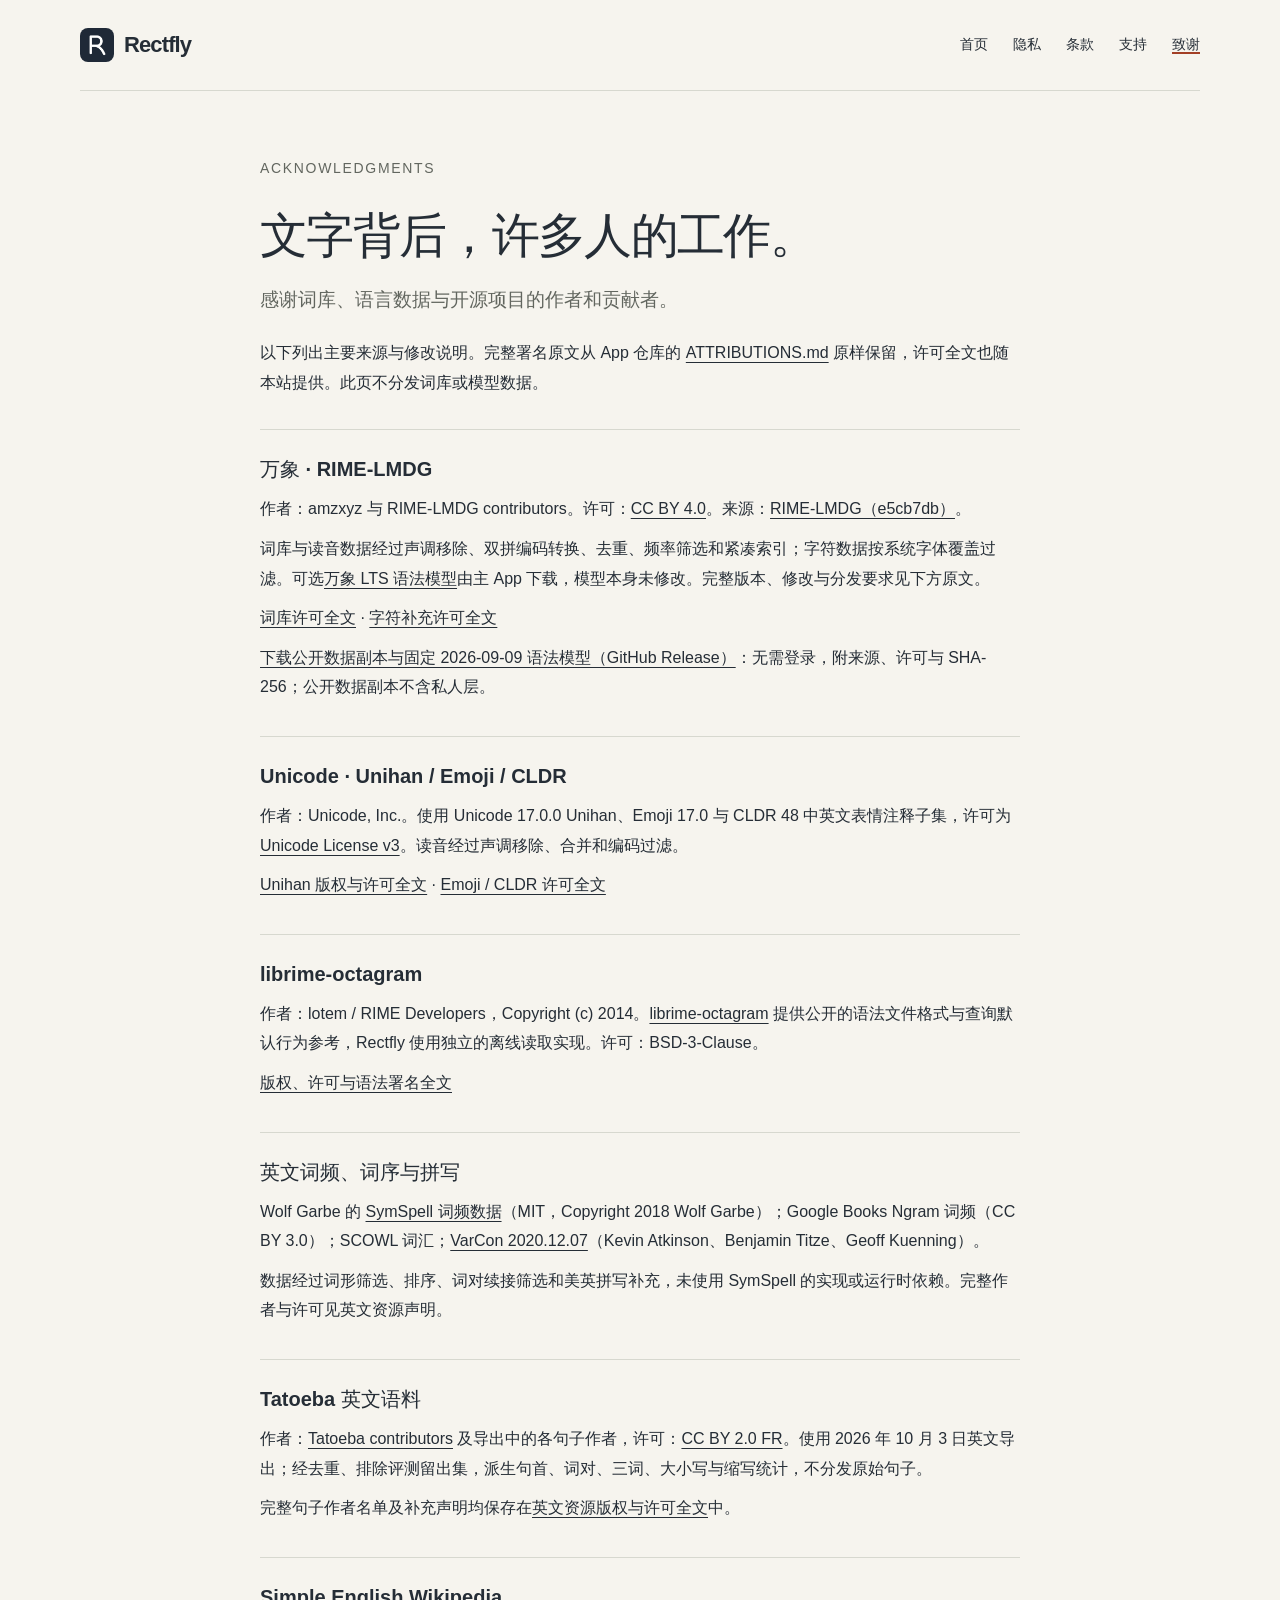
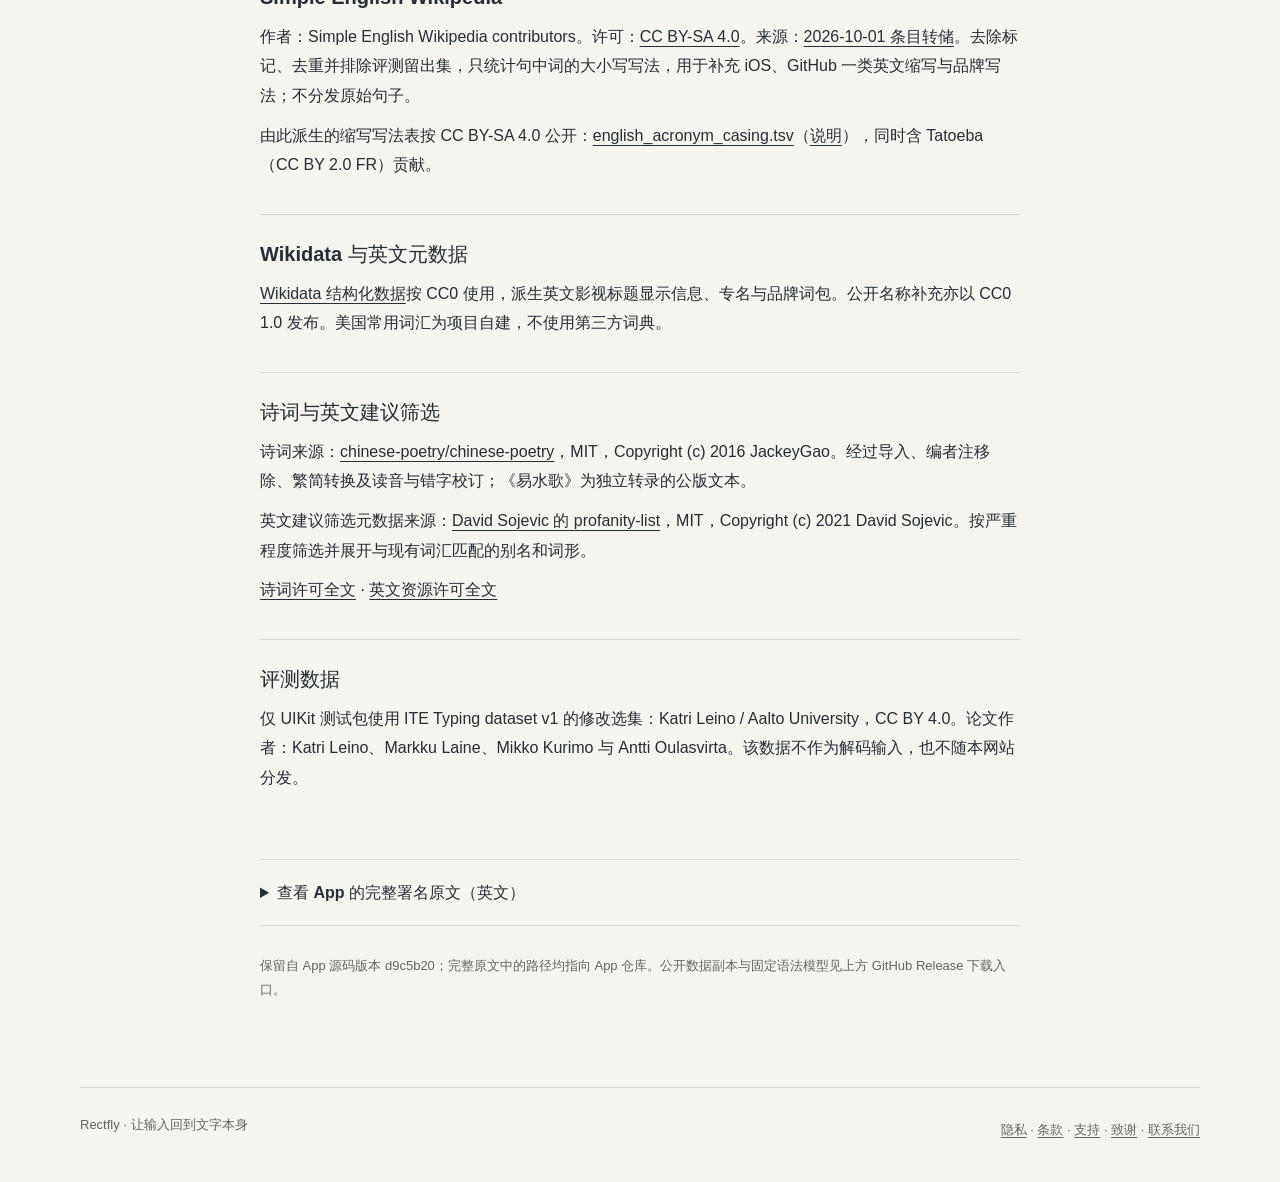
==== attributions.html @ b5b58d81 "Add terms of use: free of charge, not open source, as is" ====
<!doctype html>
<html lang="zh-CN">
<head>
  <meta charset="utf-8">
  <meta name="viewport" content="width=device-width, initial-scale=1">
  <meta name="color-scheme" content="light dark">
  <meta name="description" content="Rectfly 使用的万象、Unicode、英文语言资源与诗词数据的来源、作者、许可和修改说明。">
  <meta name="referrer" content="no-referrer">
  <title>致谢与许可 — Rectfly</title>
  <link rel="icon" type="image/png" href="assets/app-icon.png">
  <link rel="stylesheet" href="styles.css">
</head>
<body>
  <a class="skip" href="#main">跳到正文</a>
  <div class="wrap">
    <header class="site-header">
      <a class="brand" href="index.html" aria-label="Rectfly 首页"><img src="assets/app-icon.png" width="34" height="34" alt="">Rectfly</a>
      <nav aria-label="主导航"><a href="index.html">首页</a><a href="privacy.html">隐私</a><a href="terms.html">条款</a><a href="support.html">支持</a><a href="attributions.html" aria-current="page">致谢</a></nav>
    </header>
    <main id="main" tabindex="-1" class="document">
      <p class="eyebrow">ACKNOWLEDGMENTS</p>
      <h1>文字背后，许多人的工作。</h1>
      <p class="lead">感谢词库、语言数据与开源项目的作者和贡献者。</p>
      <p>以下列出主要来源与修改说明。完整署名原文从 App 仓库的 <a href="ATTRIBUTIONS.md">ATTRIBUTIONS.md</a> 原样保留，许可全文也随本站提供。此页不分发词库或模型数据。</p>
      <div class="credits-list">
        <article><h2>万象 · RIME-LMDG</h2><p>作者：amzxyz 与 RIME-LMDG contributors。许可：<a href="https://creativecommons.org/licenses/by/4.0/">CC BY 4.0</a>。来源：<a href="https://github.com/amzxyz/RIME-LMDG/tree/e5cb7db">RIME-LMDG（e5cb7db）</a>。</p><p>词库与读音数据经过声调移除、双拼编码转换、去重、频率筛选和紧凑索引；字符数据按系统字体覆盖过滤。可选<a href="https://github.com/amzxyz/rime-wanxiang-data/releases/tag/LTS">万象 LTS 语法模型</a>由主 App 下载，模型本身未修改。完整版本、修改与分发要求见下方原文。</p><p><a href="assets/licenses/Wanxiang-LICENSE.txt">词库许可全文</a> · <a href="assets/licenses/Character-Wanxiang-LICENSE.txt">字符补充许可全文</a></p><p><a href="https://github.com/ann61c/rectfly-site/releases/tag/data-wanxiang-20260909">下载公开数据副本与固定 2026-09-09 语法模型（GitHub Release）</a>：无需登录，附来源、许可与 SHA-256；公开数据副本不含私人层。</p></article>
        <article><h2>Unicode · Unihan / Emoji / CLDR</h2><p>作者：Unicode, Inc.。使用 Unicode 17.0.0 Unihan、Emoji 17.0 与 CLDR 48 中英文表情注释子集，许可为 <a href="https://www.unicode.org/license.txt">Unicode License v3</a>。读音经过声调移除、合并和编码过滤。</p><p><a href="assets/licenses/Unicode-LICENSE.txt">Unihan 版权与许可全文</a> · <a href="assets/licenses/Emoji-LICENSE.txt">Emoji / CLDR 许可全文</a></p></article>
        <article><h2>librime-octagram</h2><p>作者：lotem / RIME Developers，Copyright (c) 2014。<a href="https://github.com/lotem/librime-octagram">librime-octagram</a> 提供公开的语法文件格式与查询默认行为参考，Rectfly 使用独立的离线读取实现。许可：BSD-3-Clause。</p><p><a href="assets/licenses/Octagram-LICENSE.txt">版权、许可与语法署名全文</a></p></article>
        <article><h2>英文词频、词序与拼写</h2><p>Wolf Garbe 的 <a href="https://github.com/wolfgarbe/SymSpell/tree/c239062ae02961df18ab7da1671d01b4388204e0">SymSpell 词频数据</a>（MIT，Copyright 2018 Wolf Garbe）；Google Books Ngram 词频（CC BY 3.0）；SCOWL 词汇；<a href="https://wordlist.aspell.net/varcon-readme/">VarCon 2020.12.07</a>（Kevin Atkinson、Benjamin Titze、Geoff Kuenning）。</p><p>数据经过词形筛选、排序、词对续接筛选和美英拼写补充，未使用 SymSpell 的实现或运行时依赖。完整作者与许可见英文资源声明。</p></article>
        <article><h2>Tatoeba 英文语料</h2><p>作者：<a href="https://tatoeba.org/en/downloads">Tatoeba contributors</a> 及导出中的各句子作者，许可：<a href="https://creativecommons.org/licenses/by/2.0/fr/">CC BY 2.0 FR</a>。使用 2026 年 10 月 3 日英文导出；经去重、排除评测留出集，派生句首、词对、三词、大小写与缩写统计，不分发原始句子。</p><p>完整句子作者名单及补充声明均保存在<a href="assets/licenses/English-LICENSE.txt">英文资源版权与许可全文</a>中。</p></article>
        <article><h2>Simple English Wikipedia</h2><p>作者：Simple English Wikipedia contributors。许可：<a href="https://creativecommons.org/licenses/by-sa/4.0/">CC BY-SA 4.0</a>。来源：<a href="https://dumps.wikimedia.org/simplewiki/20261001/">2026-10-01 条目转储</a>。去除标记、去重并排除评测留出集，只统计句中词的大小写写法，用于补充 iOS、GitHub 一类英文缩写与品牌写法；不分发原始句子。</p><p>由此派生的缩写写法表按 CC BY-SA 4.0 公开：<a href="assets/data/english_acronym_casing.tsv">english_acronym_casing.tsv</a>（<a href="assets/data/README.txt">说明</a>），同时含 Tatoeba（CC BY 2.0 FR）贡献。</p></article>
        <article><h2>Wikidata 与英文元数据</h2><p><a href="https://www.wikidata.org/wiki/Wikidata:Licensing">Wikidata 结构化数据</a>按 CC0 使用，派生英文影视标题显示信息、专名与品牌词包。公开名称补充亦以 CC0 1.0 发布。美国常用词汇为项目自建，不使用第三方词典。</p></article>
        <article><h2>诗词与英文建议筛选</h2><p>诗词来源：<a href="https://github.com/chinese-poetry/chinese-poetry/tree/b8594f81a89752241442f2ce267d6f66f96704ee">chinese-poetry/chinese-poetry</a>，MIT，Copyright (c) 2016 JackeyGao。经过导入、编者注移除、繁简转换及读音与错字校订；《易水歌》为独立转录的公版文本。</p><p>英文建议筛选元数据来源：<a href="https://github.com/dsojevic/profanity-list/tree/c27924319aa9bd6f917e3782b4f4b6604a50b652">David Sojevic 的 profanity-list</a>，MIT，Copyright (c) 2021 David Sojevic。按严重程度筛选并展开与现有词汇匹配的别名和词形。</p><p><a href="assets/licenses/Poetry-LICENSE.txt">诗词许可全文</a> · <a href="assets/licenses/English-LICENSE.txt">英文资源许可全文</a></p></article>
        <article><h2>评测数据</h2><p>仅 UIKit 测试包使用 ITE Typing dataset v1 的修改选集：Katri Leino / Aalto University，CC BY 4.0。论文作者：Katri Leino、Markku Laine、Mikko Kurimo 与 Antti Oulasvirta。该数据不作为解码输入，也不随本网站分发。</p></article>
      </div>
      <details><summary>查看 App 的完整署名原文（英文）</summary><pre lang="en"># Attributions

## Unicode Unihan character readings

- Author: Unicode, Inc.
- Source: https://www.unicode.org/Public/17.0.0/ucd/Unihan.zip (Unicode 17.0.0)
- License: Unicode License v3 (Unicode-3.0), https://www.unicode.org/license.txt

`Data/CharacterSource` retains the pinned kTGH, kMandarin, kHanyuPinyin,
kTGHZ2013 and kXHC1983 property values and source hashes. The independent
`Tools/BuildLexicon/build_characters.py` strips tone marks, merges all readings
and omits compatibility duplicates and syllabic readings that the existing
Xiaohe codec cannot encode. Common dictionary readings for these characters
are retained from the existing Rectfly source and amzxyz’s CC-BY-4.0 RIME-LMDG
`zi.dict.yaml`, commit `5568f955750ca4b58deaafd4a18e2c6cf62562c9`. The exact
reading supplement, upstream hash and CC-BY license are in `CharacterSource`. It produces `characters.tsv` and the
shared, mapped `characters.rflx`, ordered by the Wanxiang weights described below
and filtered by iOS system-font coverage. This source uses no Gboard or rime-ice data.
The full copyright and permission notice is bundled in `Unicode-LICENSE.txt`
in both targets and displayed in the App’s 致谢 page.


## Wanxiang high-frequency core and exact-only cold words

- Authors: amzxyz and RIME-LMDG contributors.
- Optional exact-code packs: mingren, diming, renming, shici, wuzhong, yaopin,
  yixue, huaxue, duoyin, cuoyin, fangyan, taifeng and yiren, all from full commit
  `e5cb7dbebeacb5ddad63289640940105ef32cf45`. Per-file download and derived-data
  SHA256 values are in `Data/WordSource/source.json`; used copies in `Data/WordSource/Packs`.
  Missing source frequencies use 1; the core/cold frequency units are unchanged.
  Abbreviation/T9 tables and mixed-script input rules are not included.
- Source: https://github.com/amzxyz/RIME-LMDG/tree/e5cb7db
- License: CC BY 4.0, https://creativecommons.org/licenses/by/4.0/.
- Changes: tone removal, Xiaohe canonicalization, word/pronunciation deduplication
  by source maximum, omission of malformed/unencodable rows, frequency selection
  for the core and compact exact-code indexing for cold words. No frequency
  rescaling or extra coefficients.
- Public, unencrypted used-data copy: `Data/WordSource/wanxiang-used.tsv`.
  [Download the public copy](https://github.com/ann61c/rectfly-site/releases/download/data-wanxiang-20260909/wanxiang-used-e5cb7db.tar.gz).
  `Data/Wanxiang-LICENSE.txt` is bundled/displayed. A public source copy is not
  an ETM exemption; release requires the channel checks in `Data/WordSource/README.md`.
- Owner userdb records are a separate imported private layer, not in this copy.
- Release attachment: `wanxiang-used-e5cb7db.tar.gz`, built and byte-verified by
  `Tools/BuildLexicon/package_wanxiang_source.py`. Publish it as a separately
  downloadable, unauthenticated release asset. If this source repository or its
  releases are private, publish the attachment on a public release mirror before
  distributing the App. See `Data/WordSource/README.md` for the release procedure.

## wanxiang RIME-LMDG (dictionaries + grammar model)

- Author: amzxyz
- License: CC-BY-4.0
- URL: https://github.com/amzxyz/RIME-LMDG

`Data/CharacterSource/wanxiang-zi.dict.yaml` preserves the character dictionary
from commit `e5cb7db` (amzxyz, CC BY 4.0). The derived `characters.tsv` and
`characters.rflx` remove tone marks, convert readings to Flypy codes, merge
same-character/same-code weights by maximum, and exclude characters without
iOS 26.5 system-font glyphs. Missing weights are zero; supplied weights are unchanged.
The full license is in `Data/CharacterSource/Wanxiang-LICENSE.txt`.

The optional grammar download is the unchanged `wanxiang-lts-zh-hans.gram` from
[amzxyz/rime-wanxiang-data LTS](https://github.com/amzxyz/rime-wanxiang-data/releases/tag/LTS).
The October 19, 2026 asset has 398,497,836 bytes and SHA-256
`9eedac1d836f3fdafb61b162035c8937253aedc106be40b2b957d9ab64e9ed89`.
The pinned fallback `wanxiang-lts-20260909.gram` is the unchanged September 9, 2026 LTS
model (asset 552602424; 420,339,756 bytes; SHA-256
`1eb651288b117e68374110b32796346e128be790e994559cb7c1e3b0fd63029d`).
The App downloads the upstream asset (or pinned `ann61c/rectfly-site` fallback) into the App Group;
the keyboard and App preview map that same file. It is not bundled. Attribution and the CC BY 4.0 license link are included in both bundles'
`Octagram-LICENSE.txt`.

## librime-octagram (grammar format and query defaults)

- Author: lotem
- License: BSD-3-Clause
- URL: https://github.com/lotem/librime-octagram

The plugin's source (`gram_db.h`, `gram_db.cc`) documents the on-disk gram
format (Rime MappedFile header + darts-clone double-array trie). The offline
extractor and Swift runtime reader implement that published layout.
`Shared/OctagramLanguageModel.swift` adapts the basic-Han, non-rear word-query
defaults from commit `bfb168ca33d8b372596fdf2007933f3da1cf360e`.
Copyright (c) 2014, RIME Developers. The full BSD-3-Clause license is retained
in `Data/Octagram-LICENSE.txt` and included in the App and keyboard bundles.

## English frequency dictionary

`Data/english_words.tsv` derives from Wolf Garbe's SymSpell frequency dictionary,
revision `c239062ae02961df18ab7da1671d01b4388204e0`, filtered to ASCII letters and
apostrophes and sorted by word. The upstream truncated `you'v` is corrected to
`you've`; original frequencies are unchanged.

- Source: https://github.com/wolfgarbe/SymSpell/blob/c239062ae02961df18ab7da1671d01b4388204e0/SymSpell/frequency_dictionary_en_82_765.txt
- SymSpell: MIT, copyright 2018 Wolf Garbe.
- Google Books Ngram frequencies: CC BY 3.0, https://creativecommons.org/licenses/by/3.0/.
- SCOWL vocabulary: https://wordlist.aspell.net/scowl_v1-readme/.
- Required notices are bundled in `Data/English-LICENSE.txt` in both targets.
- Rebuild: `Tools/BuildLexicon/build_english.py`; pinned source and output SHA-256
  values are checked. No SymSpell implementation or runtime dependency is used.

## English word-pair frequencies

`Data/english_bigrams.tsv` derives from the same pinned SymSpell distribution's
`frequency_bigramdictionary_en_243_342.txt` (MIT repository license retained in
`English-LICENSE.txt`). Both words must occur in the bundled English vocabulary;
only the eight highest-frequency continuations per preceding word are retained.
Counts are unchanged; ties use alphabetical order.

`Data/english_context.bin` retains all 242,342 vocabulary-matched pairs from
that same source for spelling-candidate ranking. Its 80-byte header records
format version, vocabulary hash and row count; sorted 16-byte little-endian
records contain a pair of vocabulary IDs packed into a 64-bit key and the
unchanged 64-bit count. It contains no additional corpus or learned user data.
SHA-256: `3fa9d6d400d29dd770f35bc60fd14f9cd66b711e6c6ab8c6f76d0dd1f6d0cb15`.

- Source: https://github.com/wolfgarbe/SymSpell/blob/c239062ae02961df18ab7da1671d01b4388204e0/SymSpell/frequency_bigramdictionary_en_243_342.txt
- Source SHA-256: `fd892a160184101dd7ae807ac5a302d01fcea1c47304181a8ed7ed9c94545bcd`.
- Rebuild with `build_english.py --bigrams-source PATH`; source/output hashes
  and 64,097 retained rows are checked.

This is a separate word-pair table; the unigram corpus description above is
not evidence that the word-pair counts came from that same corpus.

## English regional spelling variants



`Data/english_variants.tsv` is a modified subset of [VarCon 2020.12.07](https://wordlist.aspell.net/varcon-readme/),
pinned to en-wl/wordlist revision `b22230cc5250887737fdefe9ca4c9d9d01230eaa`.
It adds 875 missing preferred/equal American and British spellings from verified
clusters through SCOWL level 60. Archaic usage rows and rare/improper variant
tags are excluded. Each spelling maps to an already covered form; when several
forms are covered, the highest existing frequency wins, with alphabetical ties.

The runtime borrows that form's frequency prior and context evidence. These are
not independently measured counts for the added spelling. The original vocabulary
and context resource remain byte-for-byte unchanged, including their word IDs.

- Source: https://github.com/en-wl/wordlist/blob/b22230cc5250887737fdefe9ca4c9d9d01230eaa/varcon/varcon.txt
- Source SHA-256: `75af63da46ec12d7eb14b9f1ba8d3898d484dd6872755b73c921b215875a3629`.
- Output: 18,631 bytes; SHA-256 `36f5a606d2ef2aa53030363814752c8793fdd36f5c334f3222c375bd24dba615`.
- Kevin Atkinson, Benjamin Titze and Geoff Kuenning notices are retained in the
  App and extension's `English-LICENSE.txt`. VarCon is an archived source; it is
  not presented as the current ESDB dataset.
- Rebuild: `Tools/BuildLexicon/build_english.py SOURCE --variants-source VARCON_SOURCE`.

## English sentence starters and modern word continuations

- Authors: Tatoeba contributors; all named sentence owners from the export are
  listed in `Data/English-LICENSE.txt`, bundled in both the App and keyboard.
- Source and export license: https://tatoeba.org/en/downloads
- Snapshot: complete English detailed export, October 3, 2026,
  https://downloads.tatoeba.org/exports/per_language/eng/eng_sentences_detailed.tsv.bz2
- License: CC BY 2.0 FR, https://creativecommons.org/licenses/by/2.0/fr/
- Modified: deduplicated sentences, removed a disjoint 10% evaluation holdout,
  extracted and bounded sentence-start, word-pair and three-word counts;
  sentence texts are not distributed. The derived tables are
  `Data/english_starters.tsv`, `english_prose_pairs.tsv` and
  `english_prose_trigrams.tsv`.
- Offline rebuild: `Tools/BuildLexicon/build_english_prose.py`; the compressed
  source SHA-256 is pinned in the script. App Settings → About → Acknowledgments
  exposes this attribution, license link, modifications and complete notices.

## English recorded word evaluation

`RectflyUIKitTests/Fixtures/ITE` contains modified, selected records from
[ITE Typing dataset v1](https://zenodo.org/records/12528163), published by
Katri Leino / Aalto University under [CC BY 4.0](RectflyUIKitTests/Fixtures/ITE/LICENSE).
Authors of the accompanying 2024 article: Katri Leino, Markku Laine, Mikko Kurimo
and Antti Oulasvirta. The fixture README and manifest record selection, provenance
and limitations. The data is included only in the UIKit test bundle; reference
words and other keyboards' outputs are evaluation labels, never decoder input.
## Emoji and annotations

The keyboard bundles Unicode Emoji 17.0 fully-qualified data and an emoji-only
subset of CLDR 48 Chinese/English annotations, under Unicode License v3.
Sources, rebuild instructions and the complete license are in
[`Data/Emoji/README.md`](Data/Emoji/README.md) and
[`Data/Emoji/UNICODE-LICENSE.txt`](Data/Emoji/UNICODE-LICENSE.txt).

## English screen-title display metadata

`Data/english_screen_titles.tsv` is separate display metadata derived from the
public [Wikidata Query Service](https://query.wikidata.org/) (2026-10-07 UTC).
It retains 1,362 existing vocabulary words that are single-word film/television
titles with at least 20 sitelinks. It adds no words or private user data.
Wikidata structured data is [CC0](https://www.wikidata.org/wiki/Wikidata:Licensing).
The pinned snapshot, exact query, source IDs, SHA-256 values and offline builder
are documented in `Tools/BuildLexicon/EnglishScreenTitles/README.md`.

## English proper names

`Data/english_names.rfen` uses Wikidata structured data under
[CC0 1.0](https://creativecommons.org/publicdomain/zero/1.0/), pinned to the
2026-10-08 query snapshot, the fixed 2026-10-14 technology query,
2026-10-15 subclass coverage, and 2026-10-22 app/website/software/brand query.
The last query prefers English labels and falls back to Wikidata multilingual
(`mul`) labels. All snapshots contain structured data only. The
project-authored public-name supplement is also released under CC0 1.0; it
contains names only, with no user input context. See
[the source and build manifest](Tools/BuildLexicon/EnglishNames/README.md).

## American vocabulary

`Data/english_us.tsv` and `Data/english_us.rfen` are project-authored vocabulary,
curated for the owner’s Rime configuration (`en_us.dict.yaml`, 2026-09-19).
The 480 entries cover chain brands, stores, banks, insurers, government
abbreviations and place names. Display spelling, punctuation and explicit
input codes are preserved; no third-party dictionary is used.
Rebuild with `python3 Tools/BuildLexicon/build_english_us.py`.

## Poetry next-line pack

`Data/poetry.rfpo` contains 823 ancient works (all 822 source records plus 易水歌) and 24,410 adjacent
clause mappings. The source revision, original SHA-256 checksums, inclusion rules,
reviewed readings and build instructions are in [the manifest](Tools/BuildLexicon/Poetry/sources.json)
and [documentation](docs/poetry-pack.md). Only ancient body text, titles and
authors are retained. Changes: full-corpus import, editorial-note removal, traditional to
simplified conversion, reviewed pinyin and the documented 洒→酒 typo correction.
The independently transcribed public-domain 《易水歌》 is from 《史记·刺客列传》.
The 3-work test fixture remains separate from product resources.

Upstream: [chinese-poetry/chinese-poetry](https://github.com/chinese-poetry/chinese-poetry/tree/b8594f81a89752241442f2ce267d6f66f96704ee).
[MIT license at the pinned revision](https://github.com/chinese-poetry/chinese-poetry/blob/b8594f81a89752241442f2ce267d6f66f96704ee/LICENSE):

```text
The MIT License (MIT)

Copyright (c) 2016 JackeyGao

Permission is hereby granted, free of charge, to any person obtaining a copy
of this software and associated documentation files (the "Software"), to deal
in the Software without restriction, including without limitation the rights
to use, copy, modify, merge, publish, distribute, sublicense, and/or sell
copies of the Software, and to permit persons to whom the Software is
furnished to do so, subject to the following conditions:

The above copyright notice and this permission notice shall be included in
all copies or substantial portions of the Software.

THE SOFTWARE IS PROVIDED "AS IS", WITHOUT WARRANTY OF ANY KIND, EXPRESS OR
IMPLIED, INCLUDING BUT NOT LIMITED TO THE WARRANTIES OF MERCHANTABILITY,
FITNESS FOR A PARTICULAR PURPOSE AND NONINFRINGEMENT. IN NO EVENT SHALL THE
AUTHORS OR COPYRIGHT HOLDERS BE LIABLE FOR ANY CLAIM, DAMAGES OR OTHER
LIABILITY, WHETHER IN AN ACTION OF CONTRACT, TORT OR OTHERWISE, ARISING FROM,
OUT OF OR IN CONNECTION WITH THE SOFTWARE OR THE USE OR OTHER DEALINGS IN
THE SOFTWARE.
```

### English canonical casing

`Data/english_casing.tsv` and `Data/english_casing_context.tsv` derive case-form counts from the pinned Tatoeba
English detailed export (2026-10-03; byte-identical download on 2026-10-09),
under [CC BY 2.0 FR](https://creativecommons.org/licenses/by/2.0/fr/).
Source: &lt;https://downloads.tatoeba.org/exports/per_language/eng/eng_sentences_detailed.tsv.bz2&gt;.
Attribution: Tatoeba contributors; the full existing owner list and notices
remain in `Data/English-LICENSE.txt`. Deduplicated sentence-internal counts
exclude the same 10% holdout and are reduced to spellings/ambiguity flags and high-support previous-word pairs.
No source sentences are shipped. See `docs/ENGLISH_CASE.md` for the policy.

### English offensive-word admission

`Data/english_offensive.tsv` derives from David Sojevic's
[dsojevic/profanity-list](https://github.com/dsojevic/profanity-list), under MIT
(2021 David Sojevic; full notice in `Data/English-LICENSE.txt` and
`Tools/BuildLexicon/Offensive/LICENSE`).

- Commit: `c27924319aa9bd6f917e3782b4f4b6604a50b652`.
- Source: &lt;https://raw.githubusercontent.com/dsojevic/profanity-list/c27924319aa9bd6f917e3782b4f4b6604a50b652/en.json&gt;.
- Source SHA-256: `bcf8bfc09dd3f7480972cb041a4cba291a6ff16a6fbf29022d5d679e3c39502c`.
- Vocabulary SHA-256 (`Data/english_words.tsv`): `a91457abe5d196228c3f351239e98fe1cba1f206661c75c4075a972b363c5199`.
- Generated SHA-256: `5338b2b7190b6e82a4cb0fcb7620b6a084699bd27ada63b9cb52f8e2e02b377d`.
- Rebuild: `python3 Tools/BuildLexicon/build_english_offensive.py`.

The existing English source resources have no usable offensive-word flag.
This source provides severity metadata, unlike a flat blocklist. Apply the same
rule to every entry: retain upstream severity 2–4, exclude severity 1 (mild).
Of 434 source entries, 406 are retained and 28 excluded. Expand explicit aliases,
then materialize repeated-letter forms and common suffixes (`s/es/ed/ing/er/ers`)
only when present in the pinned existing English vocabulary, excluding each
entry's upstream exceptions from its expanded forms (`*` substitutes the matched
word). Explicit aliases remain intact. This removes 12 expanded forms, including
`spices`, `spiced`, `spicer`, `spicing`, `dicker`, `cocker` and `cockers`, and produces
756 unique whole words/phrases. Runtime matching uses whole tokens and phrases,
with punctuation (including straight/curly apostrophes) separating tokens, never
arbitrary substrings; `class`, `shell`, `Scunthorpe`, `cockpit` and `Dickinson`
remain available.

Ambiguity is not resolved by guessing intent or handpicking exceptions. Ordinary
or polysemous entries include `ass`, `bloody`, `Christ`, `hell`, `Jesus`, `snatch`,
`breasts`, `genitals`, `nipples`, `penis`, `rectum`, `semen`, `vagina` (excluded
by severity); `anal`, `bareback`, `bastard`, `bitch`, `chink`, `cock`, `collaring`,
`cornhole`, `Dick`, `domination`, `dyke`, `fag`, `fingering`, `grope`, `haji`,
`intercourse`, `jelly donut`, `lovemaking`, `nude`, `pansy`, `panties`, `pegging`,
`playboy`, `poof`, `rape`, `retard`, `scissoring`, `sex`, `shrimping`, `sissy`,
`skeet`, `snowballing`, `spastic`, `spunk`, `switch hitter`, `threesome`, `topless`,
`twink`, `vibrator`, `wet dream`, `xxx`, plus identity terms `cishet`, `enby`,
`transbian` (retained by the same severity rule). This is an admission policy for
unsolicited suggestions, not a judgment about a word or its speaker. Fully typed
literal text stays available unchanged, including its case.

All 28 excluded entry IDs: `anus`, `ass`, `bloody`, `bollocks`, `boob`, `breasts`, `bugger`, `christ`, `crap`, `damn`, `dingleberry`, `genitals`, `hell`, `jap`, `jesus`, `kraut`, `mayonnaise-monkey`, `nipples`, `penis`, `pubes`, `rectum`, `semen`, `snatch`, `sod-off`, `sodding`, `vagina`, `venus-mound`, `wog`.

Upstream severities are subjective; its README notes that many original entries
defaulted to severity 3. Consequently ordinary senses can lose suggestions, and
some offensive senses of mild entries remain. This finite resource also does not
cover every new spelling or phrase. The user-facing switch restores the original
candidate behavior completely. No ranking scores or evaluation scoring change.

## English acronym statistics

`Data/english_acronym_casing.tsv` derives from the
original Tatoeba English detailed export, retrieved 2026-10-16, under CC BY 2.0 FR
(https://creativecommons.org/licenses/by/2.0/fr/). Source:
https://downloads.tatoeba.org/exports/per_language/eng/eng_sentences_detailed.tsv.bz2
Compressed SHA-256: `1d8c40545b4af2c6531d1a8b64941fa9d0fa3ee5bcc11cb705c8d8c1fd930c84`.
It also derives from the Simple English Wikipedia article dump of 2026-10-01
(https://dumps.wikimedia.org/simplewiki/20261001/simplewiki-20261001-pages-articles.xml.bz2,
compressed SHA-256 `2db94ff149adbbaf88efecb8f510a549eaa2a82d59df6278a4af88e13c1b99bd`),
by Simple English Wikipedia contributors under CC BY-SA 4.0
(https://creativecommons.org/licenses/by-sa/4.0/); markup is removed and only casing counts are used.

The generator deduplicates normalized sentences, removes the deterministic 10%
holdout and segment-initial words, then selects repeated short abbreviation forms.
Training token counts remain in the private generation report; the bundled table
contains only keys and canonical forms.
No source sentences are bundled. Contributor attribution, including additional
export owners, is retained in `Data/English-LICENSE.txt` in both targets. Rebuild
with `Tools/BuildLexicon/build_english_acronyms.py`; see
`docs/evidence/english-acronyms.md` for thresholds and hashes.

## OpenCC conversion dictionaries

OpenCC **1.1.9**, [BYVoid/OpenCC](https://github.com/BYVoid/OpenCC/tree/ver.1.1.9),
Apache License 2.0. `Tools/Traditional/build.py` pins the upstream archive URL and
SHA-256 and compiles first-choice dictionary values to sorted, memory-mapped RFCC
lookup tables in `Data/OpenCC/`. Swift uses longest forward matching, with the
s2twp and s2hk conversion chains. Taiwan context first restores regional phrases
(as in tw2sp), then uses t2s; Hong Kong context uses t2s. The engine and its learning
stores retain simplified text. The complete license and attribution ship in both
bundles and appear under App → 致谢与许可 → OpenCC.
</pre></details>
      <p class="meta">保留自 App 源码版本 d9c5b20；完整原文中的路径均指向 App 仓库。公开数据副本与固定语法模型见上方 GitHub Release 下载入口。</p>
    </main>
    <footer class="site-footer">
      <p>Rectfly · 让输入回到文字本身</p>
      <div><a href="privacy.html">隐私</a> · <a href="terms.html">条款</a> · <a href="support.html">支持</a> · <a href="attributions.html">致谢</a> · <a href="mailto:rectfly@fastmail.com">联系我们</a></div>
    </footer>
  </div>
</body>
</html>
---- styles.css ----
:root {
  color-scheme: light dark;
  --paper: #f6f4ee;
  --ink: #252d36;
  --muted: #62665f;
  --line: #d7d8cf;
  --accent: #a33f25;
  --panel: #eeede5;
  --key: #fffdf8;
  font-family: -apple-system, BlinkMacSystemFont, "PingFang SC", "Microsoft YaHei", sans-serif;
  background: var(--paper);
  color: var(--ink);
  font-synthesis: none;
}
* { box-sizing: border-box; }
body { margin: 0; line-height: 1.85; }
a { color: inherit; text-underline-offset: .22em; }
a:hover { color: var(--accent); }
a:focus-visible, summary:focus-visible { outline: 2px solid var(--accent); outline-offset: 5px; }
::selection { background: var(--ink); color: var(--paper); }
.wrap { width: min(1120px, calc(100% - 64px)); margin-inline: auto; }
.skip { position: absolute; top: -100px; left: 16px; padding: 8px 16px; background: var(--paper); z-index: 2; }
.skip:focus { top: 8px; }
.site-header { display: flex; justify-content: space-between; align-items: center; gap: 24px; padding-block: 24px; border-bottom: 1px solid var(--line); }
.brand { display: inline-flex; align-items: center; gap: 10px; font-size: 22px; font-weight: 650; letter-spacing: -.04em; text-decoration: none; }
.brand img { width: 34px; height: 34px; border-radius: 8px; }
nav { display: flex; flex-wrap: wrap; gap: 8px 25px; font-size: 14px; }
nav a { padding-block: 8px; text-decoration: none; }
nav a[aria-current="page"] { text-decoration: underline; text-decoration-color: var(--accent); text-decoration-thickness: 2px; }
h1, h2, h3, p { margin-top: 0; }
h1, h2 { font-family: "Songti SC", "STSong", "Noto Serif CJK SC", "SimSun", serif; font-weight: 600; }
h1 { font-size: clamp(40px, 5.3vw, 66px); line-height: 1.28; letter-spacing: -.035em; }
h2 { font-size: 30px; line-height: 1.5; }
h3 { font-size: 20px; line-height: 1.6; }
p { margin-bottom: 1.1em; }
.muted, .eyebrow, figcaption, .meta { color: var(--muted); }
.eyebrow { font-size: 14px; margin-bottom: 23px; letter-spacing: .12em; }
.hero { display: grid; grid-template-columns: 1.12fr 1fr; gap: 65px; align-items: center; padding-block: 90px 95px; }
.hero h1 { margin-bottom: 25px; }
.hero .intro { max-width: 31em; font-size: 18px; }
.actions { display: flex; align-items: center; flex-wrap: wrap; gap: 18px 24px; margin-top: 30px; }
.button { display: inline-flex; align-items: center; justify-content: center; padding: 12px 23px; background: var(--ink); color: var(--paper); text-decoration: none; font-weight: 600; border-radius: 3px; }
.button:hover { background: var(--accent); color: var(--paper); }
.arrow { margin-left: 17px; }
.keyboard-figure { margin: 0; min-width: 0; }
.typing-sheet { padding: 28px 28px 35px; background: var(--key); border: 1px solid var(--line); border-bottom: 0; }
.typing-label { font-size: 12px; color: var(--muted); margin-bottom: 30px; }
.typing-text { font-family: "Songti SC", "STSong", "SimSun", serif; font-size: clamp(27px, 3vw, 36px); letter-spacing: .02em; line-height: 1.8; margin: 0; }
.caret { display: inline-block; vertical-align: -.12em; height: 1em; border-left: 2px solid var(--accent); }
.keyboard { padding: 16px 10px 11px; background: #202b39; color: #fff; border-radius: 0 0 8px 8px; }
.candidates { display: flex; gap: 24px; padding: 0 12px 15px; font-size: 16px; }
.candidates span:first-child { color: #ffc1a4; }
.key-row { display: flex; justify-content: center; gap: 5px; margin-bottom: 6px; }
.key { display: grid; place-items: center; width: 9%; height: 36px; border-radius: 4px; background: #394555; font: 14px ui-monospace, monospace; }
.key.wide { width: 14%; background: #2b3646; }
.key.space { width: 46%; font-family: inherit; }
figcaption { font-size: 12px; margin-top: 12px; }
.statement { display: flex; justify-content: space-between; gap: 30px; padding-block: 27px; border-block: 1px solid var(--line); font-size: 15px; }
.statement p { margin: 0; }
.statement strong { font-weight: 600; }
.features { padding-block: 80px; }
.feature-heading { display: flex; justify-content: space-between; gap: 32px; align-items: baseline; margin-bottom: 35px; }
.feature-heading h2 { margin: 0; }
.feature-heading p { color: var(--muted); font-size: 14px; }
.feature-grid { display: grid; grid-template-columns: 1fr 1fr; gap: 36px 70px; }
.feature { padding-top: 22px; border-top: 1px solid var(--line); }
.feature h3 { margin-bottom: 12px; }
.feature p { color: var(--muted); margin-bottom: 0; }
.testflight { display: grid; grid-template-columns: 1fr 1fr; gap: 70px; border-top: 1px solid var(--line); padding-block: 45px 65px; scroll-margin-top: 30px; }
.testflight h2 { margin-bottom: 12px; }
.testflight p { margin-bottom: 0; }
.testflight .availability { font-size: 14px; color: var(--muted); }
.site-footer { display: flex; justify-content: space-between; gap: 20px; border-top: 1px solid var(--line); padding-block: 25px 35px; font-size: 13px; color: var(--muted); }
.site-footer p { margin: 0; }
.site-footer a { display: inline-block; padding-block: 5px; }
.document { max-width: 760px; margin: 65px auto 85px; }
.document h1 { font-size: clamp(36px, 5vw, 48px); margin-bottom: 16px; }
.document h2 { font-size: 25px; margin: 42px 0 16px; }
.document h3 { margin-top: 24px; }
.document .lead { font-size: 19px; color: var(--muted); }
.meta { font-size: 13px; }
.contents { display: flex; flex-wrap: wrap; gap: 8px 24px; border-block: 1px solid var(--line); padding-block: 18px; margin-block: 30px; font-size: 14px; }
section[id] { scroll-margin-top: 24px; }
.document ol, .document ul { padding-left: 1.5em; }
.document li { margin-block: 9px; }
.document code { font-family: ui-monospace, monospace; font-size: .9em; overflow-wrap: anywhere; }
.document .english { border-top: 1px solid var(--line); margin-top: 50px; padding-top: 12px; }
.english p, .english li { line-height: 1.8; }
.credits-list { margin: 32px 0; }
.credits-list article { padding-block: 24px; border-top: 1px solid var(--line); }
.credits-list h2 { margin: 0 0 10px; font-family: inherit; font-size: 20px; }
.credits-list p { margin-bottom: 10px; }
details { border-block: 1px solid var(--line); padding-block: 18px; margin-block: 28px; }
summary { cursor: pointer; font-weight: 600; }
pre { white-space: pre-wrap; overflow-wrap: anywhere; font: 13px/1.8 ui-monospace, monospace; padding-top: 20px; }
@media (prefers-color-scheme: dark) {
  :root { --paper: #181d23; --ink: #e9e7de; --muted: #b0b4b5; --line: #3c434b; --accent: #f2ac8e; --panel: #232a31; --key: #232a31; }
  .button:hover { color: #181d23; }
}
@media (max-width: 760px) {
  .wrap { width: calc(100% - 40px); }
  .site-header { align-items: flex-start; gap: 16px; padding-block: 20px; }
  .site-header nav { gap: 0 17px; justify-content: flex-end; max-width: 200px; }
  .hero { grid-template-columns: 1fr; gap: 45px; padding-block: 55px; }
  .hero h1 { font-size: clamp(40px, 9vw, 60px); }
  .hero .intro { font-size: 17px; }
  .keyboard-figure { max-width: 460px; width: 100%; margin-inline: auto; }
  .typing-text { font-size: 32px; }
  .statement { flex-direction: column; gap: 9px; padding-block: 22px; }
  .features { padding-block: 48px; }
  .feature-heading { display: block; margin-bottom: 26px; }
  .feature-heading p { margin: 10px 0 0; }
  .feature-grid { gap: 30px; grid-template-columns: 1fr; }
  .testflight { grid-template-columns: 1fr; gap: 22px; padding-block: 35px 45px; }
  .site-footer { flex-direction: column; gap: 6px; }
  .document { margin-block: 42px 55px; }
  .document .lead { font-size: 17px; }
}
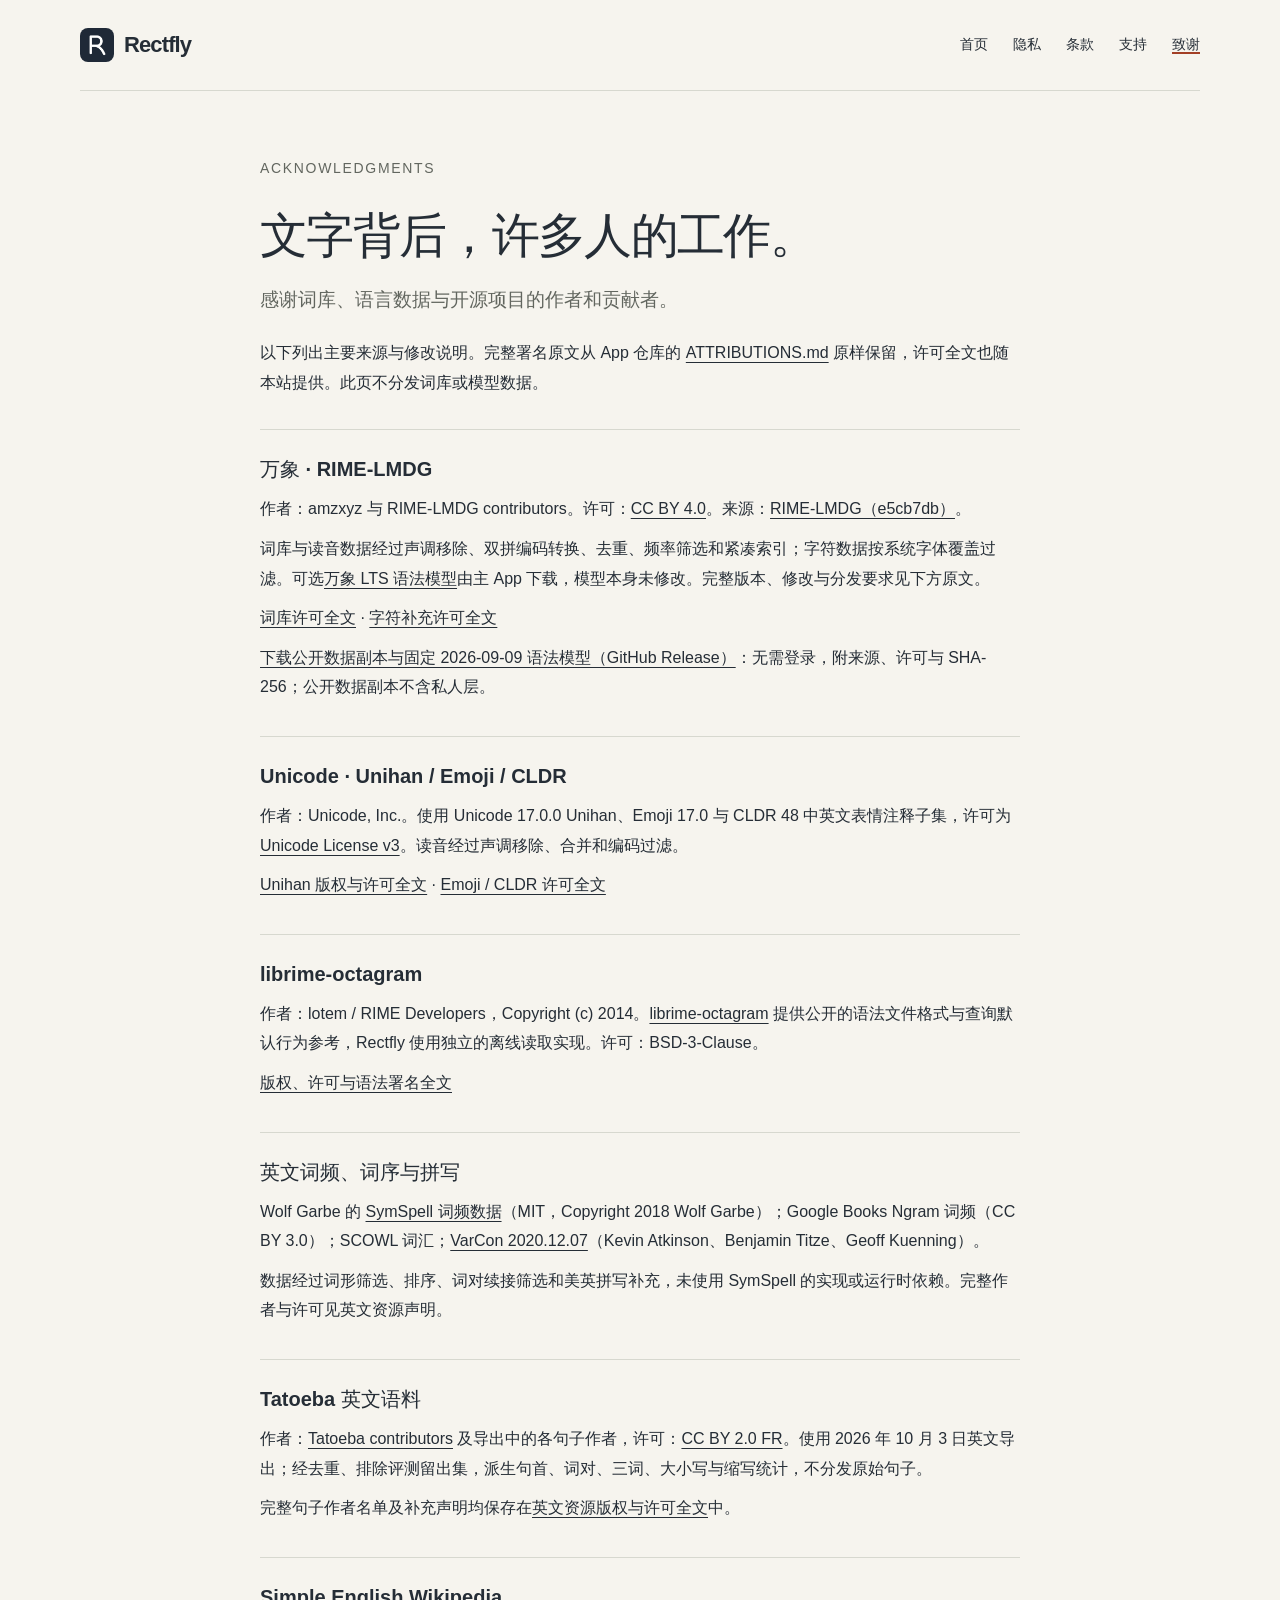
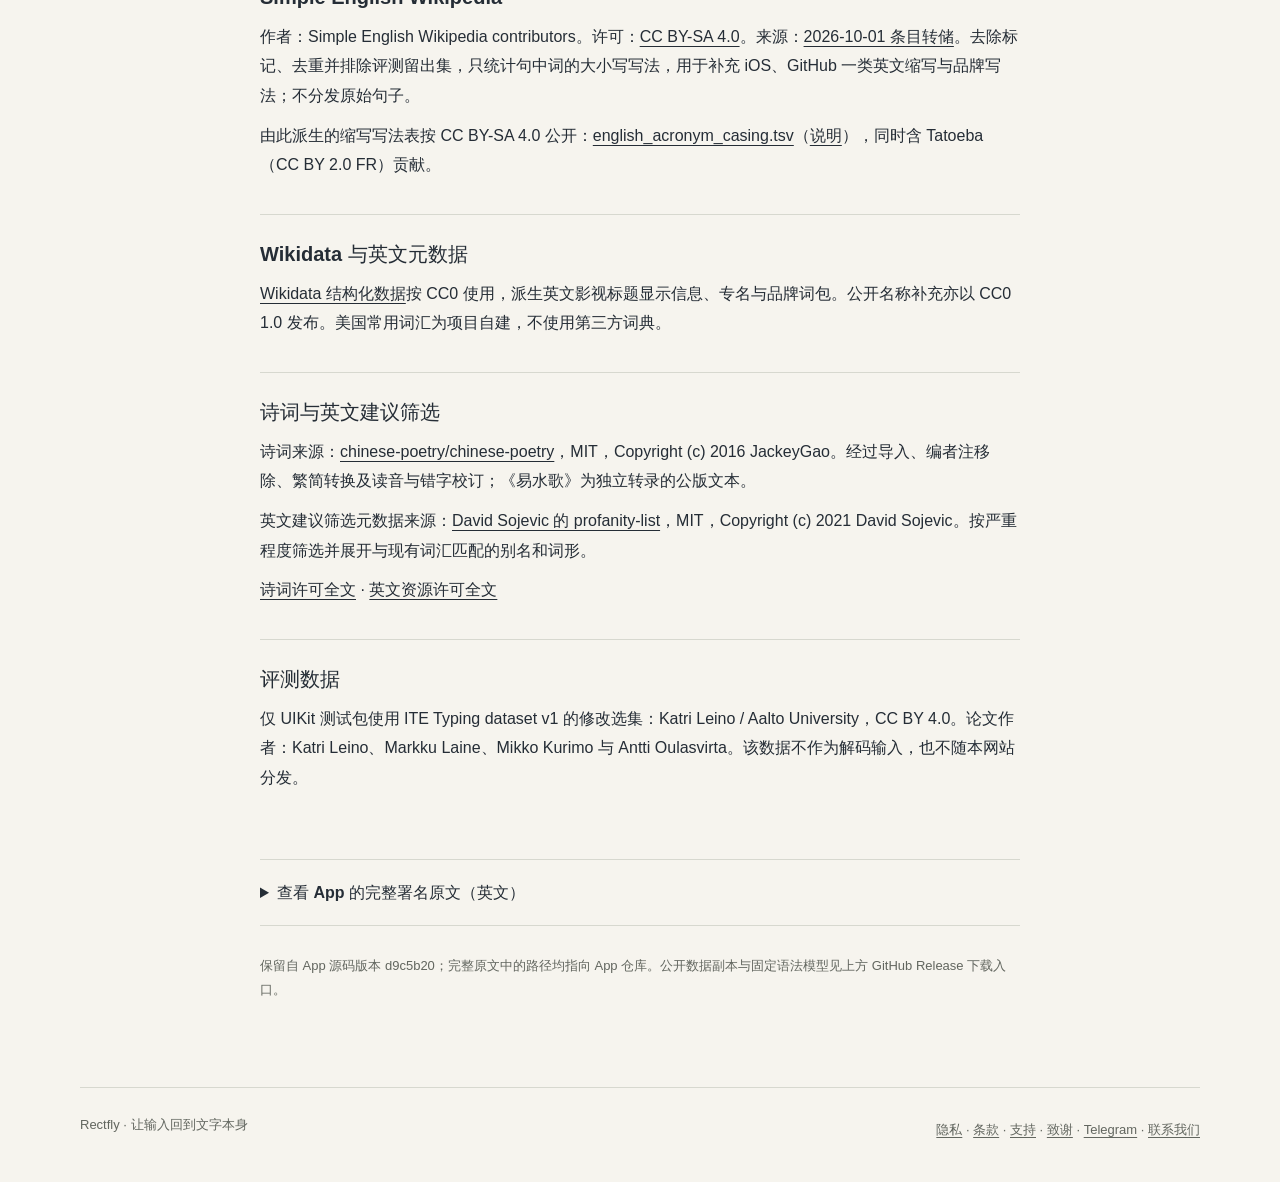
==== commit b745bc74: "Update casing table to the shipped 1919 entries; link the Telegram channel" ====
--- a/attributions.html
+++ b/attributions.html
@@ -380,7 +380,7 @@
     </main>
     <footer class="site-footer">
       <p>Rectfly · 让输入回到文字本身</p>
-      <div><a href="privacy.html">隐私</a> · <a href="terms.html">条款</a> · <a href="support.html">支持</a> · <a href="attributions.html">致谢</a> · <a href="mailto:rectfly@fastmail.com">联系我们</a></div>
+      <div><a href="privacy.html">隐私</a> · <a href="terms.html">条款</a> · <a href="support.html">支持</a> · <a href="attributions.html">致谢</a> · <a href="https://t.me/rectfly">Telegram</a> · <a href="mailto:rectfly@fastmail.com">联系我们</a></div>
     </footer>
   </div>
 </body>
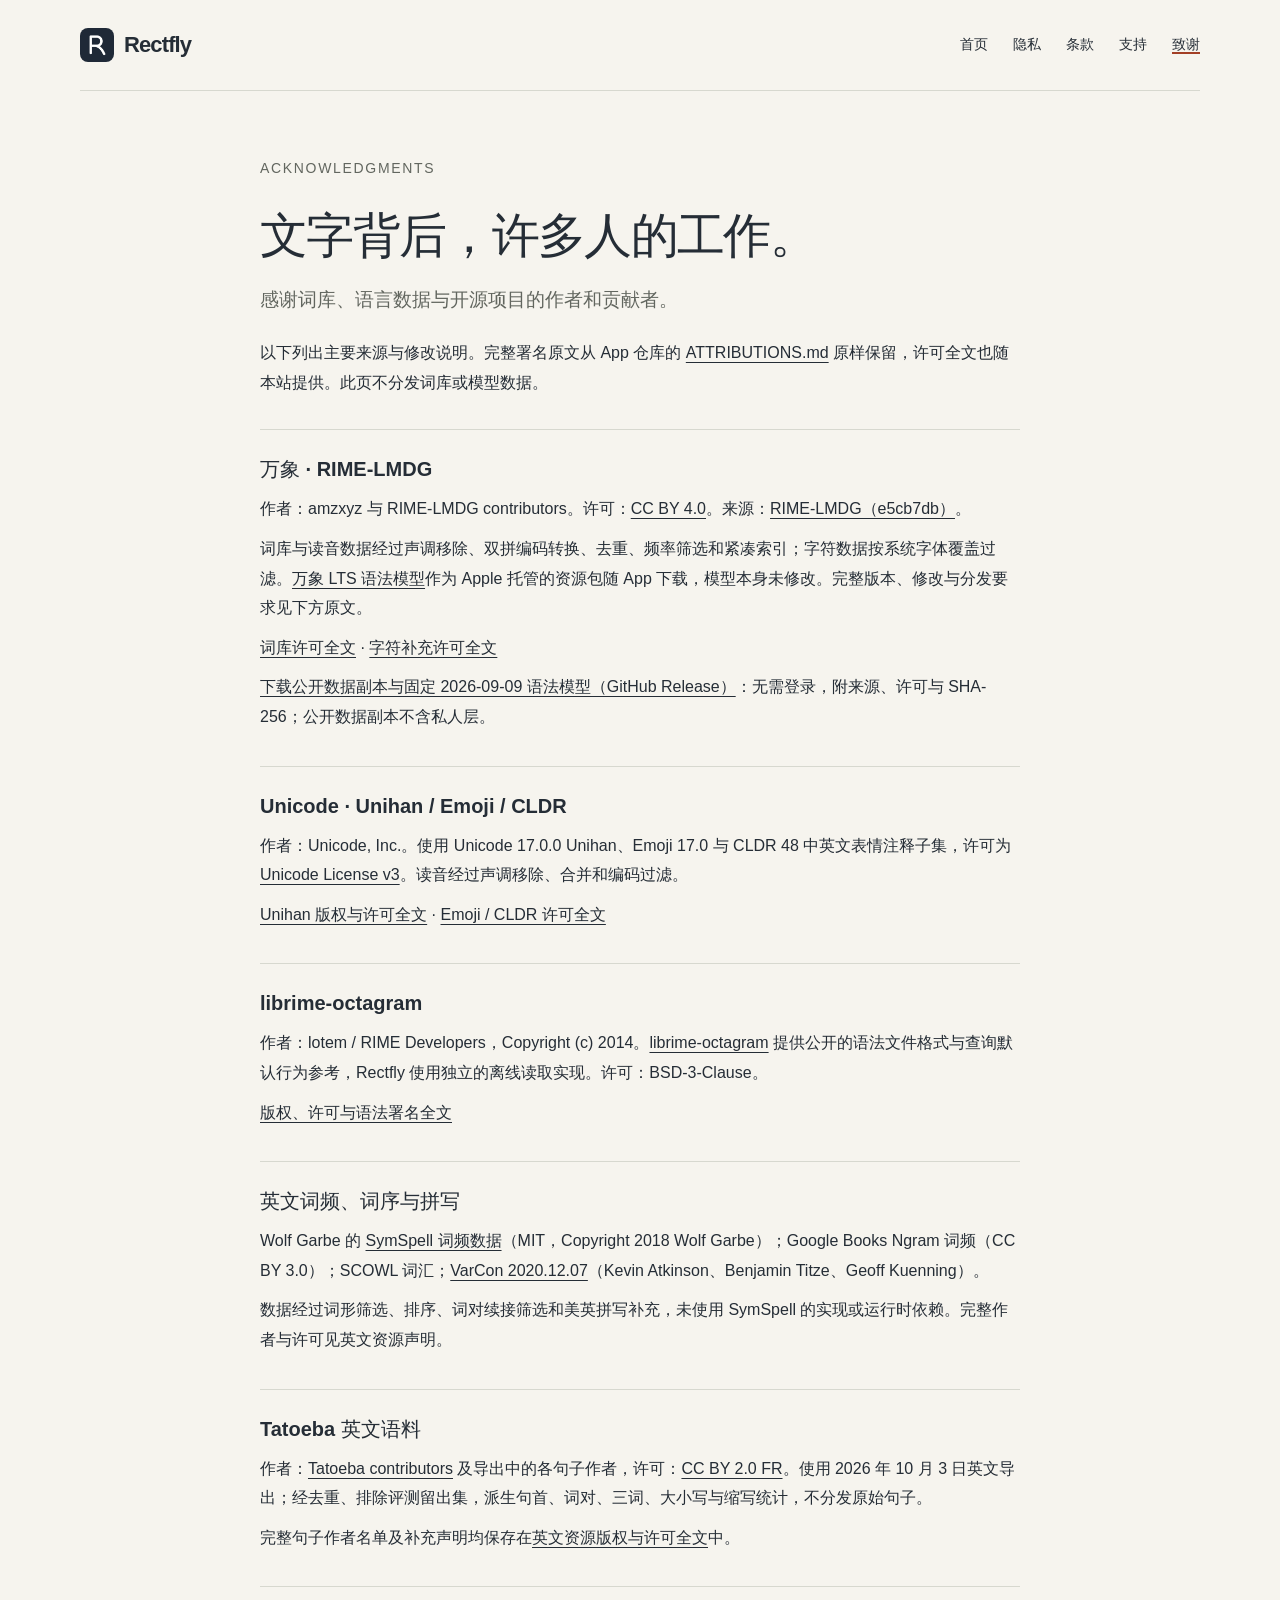
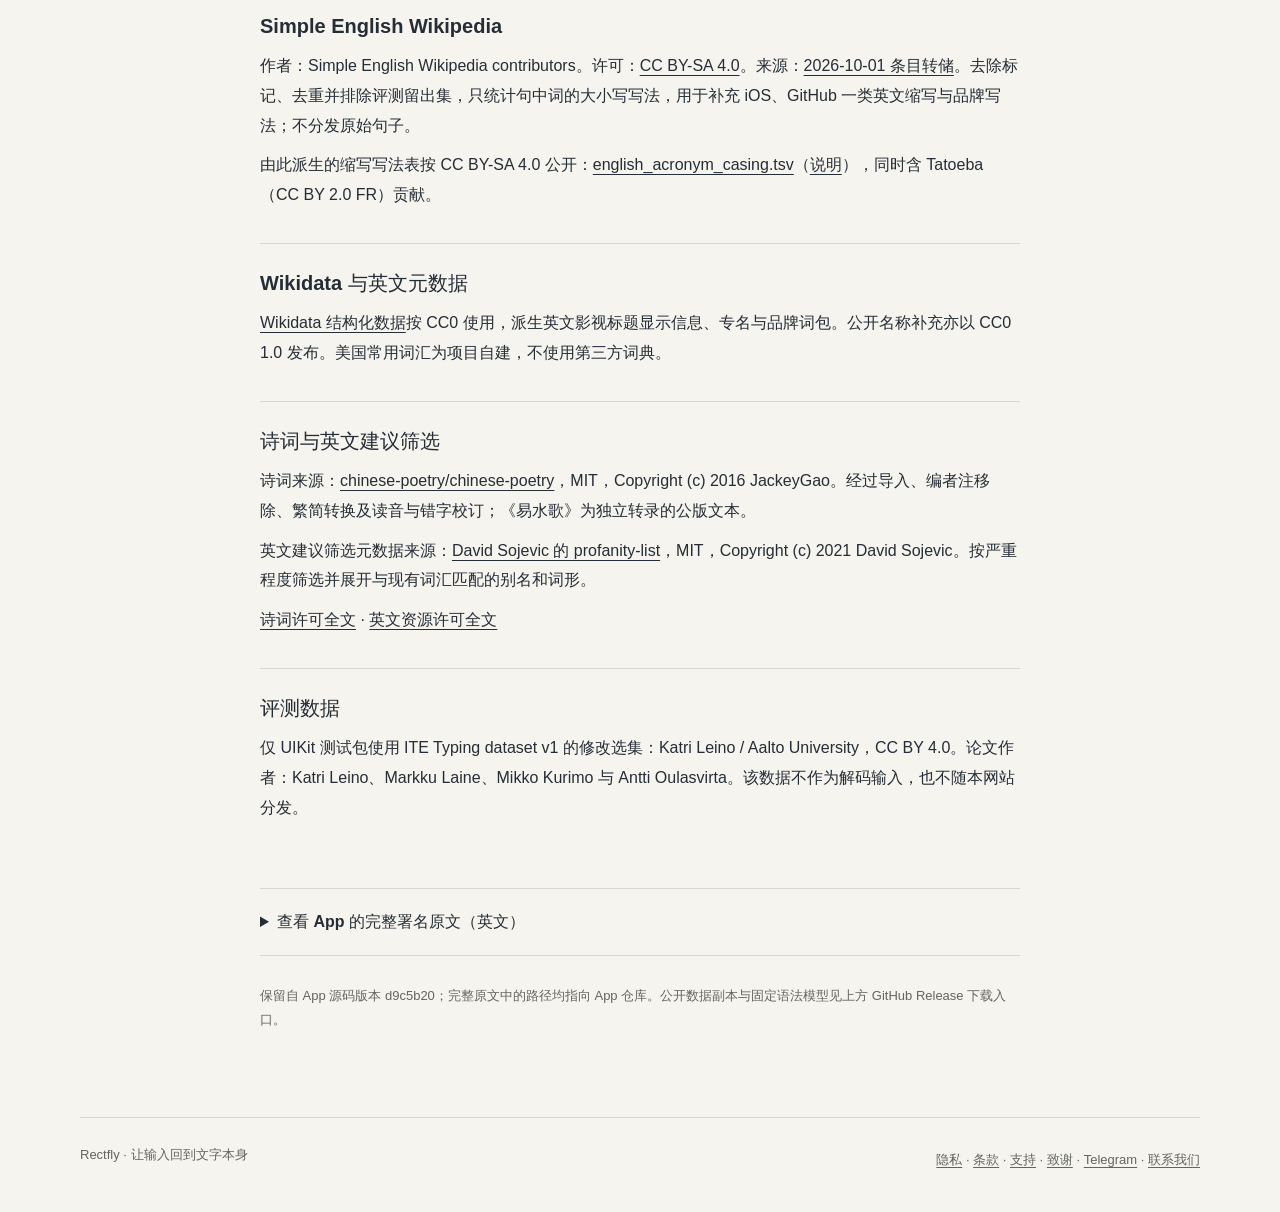
==== commit a34606f4: "Describe CloudKit uploads, MetricKit reports, TestFlight logs and Apple-hosted data Federated statis" ====
--- a/attributions.html
+++ b/attributions.html
@@ -23,7 +23,7 @@
       <p class="lead">感谢词库、语言数据与开源项目的作者和贡献者。</p>
       <p>以下列出主要来源与修改说明。完整署名原文从 App 仓库的 <a href="ATTRIBUTIONS.md">ATTRIBUTIONS.md</a> 原样保留，许可全文也随本站提供。此页不分发词库或模型数据。</p>
       <div class="credits-list">
-        <article><h2>万象 · RIME-LMDG</h2><p>作者：amzxyz 与 RIME-LMDG contributors。许可：<a href="https://creativecommons.org/licenses/by/4.0/">CC BY 4.0</a>。来源：<a href="https://github.com/amzxyz/RIME-LMDG/tree/e5cb7db">RIME-LMDG（e5cb7db）</a>。</p><p>词库与读音数据经过声调移除、双拼编码转换、去重、频率筛选和紧凑索引；字符数据按系统字体覆盖过滤。可选<a href="https://github.com/amzxyz/rime-wanxiang-data/releases/tag/LTS">万象 LTS 语法模型</a>由主 App 下载，模型本身未修改。完整版本、修改与分发要求见下方原文。</p><p><a href="assets/licenses/Wanxiang-LICENSE.txt">词库许可全文</a> · <a href="assets/licenses/Character-Wanxiang-LICENSE.txt">字符补充许可全文</a></p><p><a href="https://github.com/ann61c/rectfly-site/releases/tag/data-wanxiang-20260909">下载公开数据副本与固定 2026-09-09 语法模型（GitHub Release）</a>：无需登录，附来源、许可与 SHA-256；公开数据副本不含私人层。</p></article>
+        <article><h2>万象 · RIME-LMDG</h2><p>作者：amzxyz 与 RIME-LMDG contributors。许可：<a href="https://creativecommons.org/licenses/by/4.0/">CC BY 4.0</a>。来源：<a href="https://github.com/amzxyz/RIME-LMDG/tree/e5cb7db">RIME-LMDG（e5cb7db）</a>。</p><p>词库与读音数据经过声调移除、双拼编码转换、去重、频率筛选和紧凑索引；字符数据按系统字体覆盖过滤。<a href="https://github.com/amzxyz/rime-wanxiang-data/releases/tag/LTS">万象 LTS 语法模型</a>作为 Apple 托管的资源包随 App 下载，模型本身未修改。完整版本、修改与分发要求见下方原文。</p><p><a href="assets/licenses/Wanxiang-LICENSE.txt">词库许可全文</a> · <a href="assets/licenses/Character-Wanxiang-LICENSE.txt">字符补充许可全文</a></p><p><a href="https://github.com/ann61c/rectfly-site/releases/tag/data-wanxiang-20260909">下载公开数据副本与固定 2026-09-09 语法模型（GitHub Release）</a>：无需登录，附来源、许可与 SHA-256；公开数据副本不含私人层。</p></article>
         <article><h2>Unicode · Unihan / Emoji / CLDR</h2><p>作者：Unicode, Inc.。使用 Unicode 17.0.0 Unihan、Emoji 17.0 与 CLDR 48 中英文表情注释子集，许可为 <a href="https://www.unicode.org/license.txt">Unicode License v3</a>。读音经过声调移除、合并和编码过滤。</p><p><a href="assets/licenses/Unicode-LICENSE.txt">Unihan 版权与许可全文</a> · <a href="assets/licenses/Emoji-LICENSE.txt">Emoji / CLDR 许可全文</a></p></article>
         <article><h2>librime-octagram</h2><p>作者：lotem / RIME Developers，Copyright (c) 2014。<a href="https://github.com/lotem/librime-octagram">librime-octagram</a> 提供公开的语法文件格式与查询默认行为参考，Rectfly 使用独立的离线读取实现。许可：BSD-3-Clause。</p><p><a href="assets/licenses/Octagram-LICENSE.txt">版权、许可与语法署名全文</a></p></article>
         <article><h2>英文词频、词序与拼写</h2><p>Wolf Garbe 的 <a href="https://github.com/wolfgarbe/SymSpell/tree/c239062ae02961df18ab7da1671d01b4388204e0">SymSpell 词频数据</a>（MIT，Copyright 2018 Wolf Garbe）；Google Books Ngram 词频（CC BY 3.0）；SCOWL 词汇；<a href="https://wordlist.aspell.net/varcon-readme/">VarCon 2020.12.07</a>（Kevin Atkinson、Benjamin Titze、Geoff Kuenning）。</p><p>数据经过词形筛选、排序、词对续接筛选和美英拼写补充，未使用 SymSpell 的实现或运行时依赖。完整作者与许可见英文资源声明。</p></article>
@@ -94,10 +94,11 @@
 iOS 26.5 system-font glyphs. Missing weights are zero; supplied weights are unchanged.
 The full license is in `Data/CharacterSource/Wanxiang-LICENSE.txt`.
 
-The optional grammar download is the unchanged `wanxiang-lts-zh-hans.gram` from
+The grammar model, shipped as an Apple-hosted asset pack, is the unchanged
+September 9, 2026 `wanxiang-lts-zh-hans.gram` from
 [amzxyz/rime-wanxiang-data LTS](https://github.com/amzxyz/rime-wanxiang-data/releases/tag/LTS).
-The October 19, 2026 asset has 398,497,836 bytes and SHA-256
-`9eedac1d836f3fdafb61b162035c8937253aedc106be40b2b957d9ab64e9ed89`.
+It has 420,339,756 bytes and SHA-256
+`1eb651288b117e68374110b32796346e128be790e994559cb7c1e3b0fd63029d`.
 The pinned fallback `wanxiang-lts-20260909.gram` is the unchanged September 9, 2026 LTS
 model (asset 552602424; 420,339,756 bytes; SHA-256
 `1eb651288b117e68374110b32796346e128be790e994559cb7c1e3b0fd63029d`).
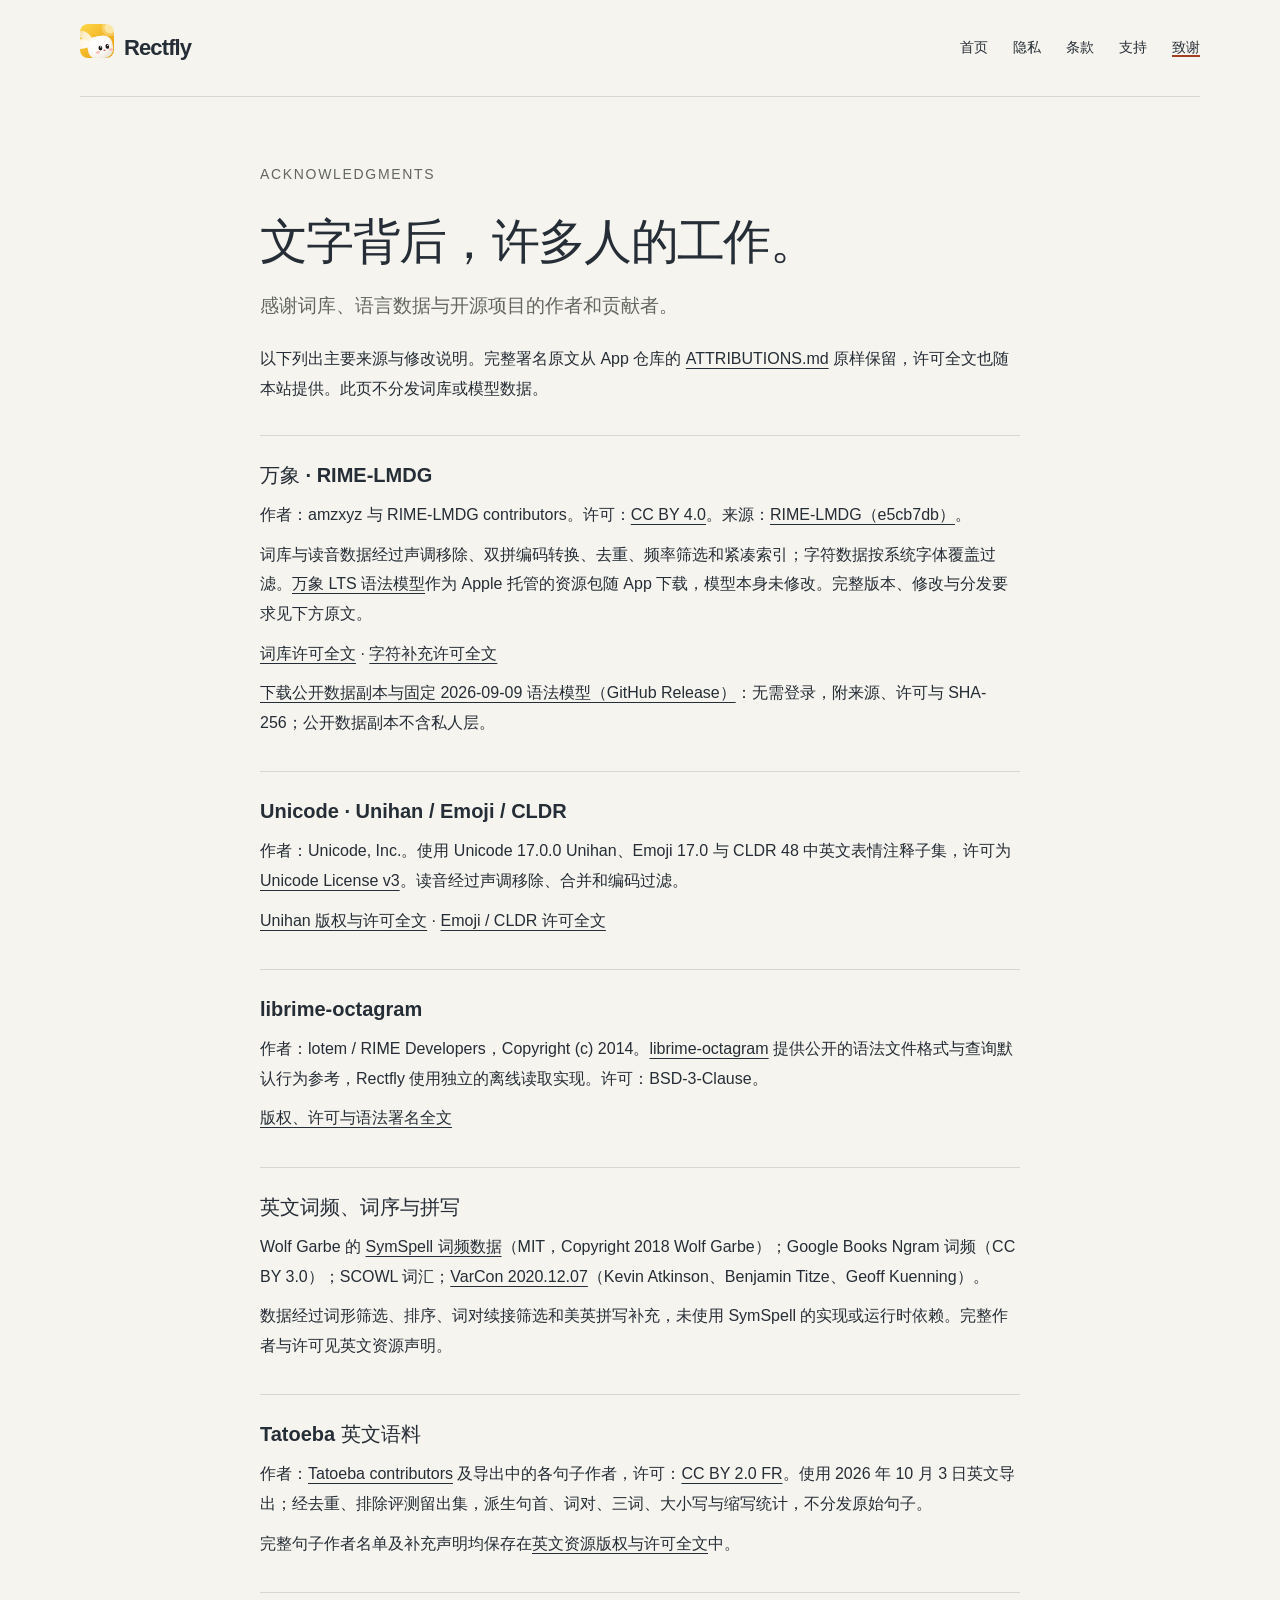
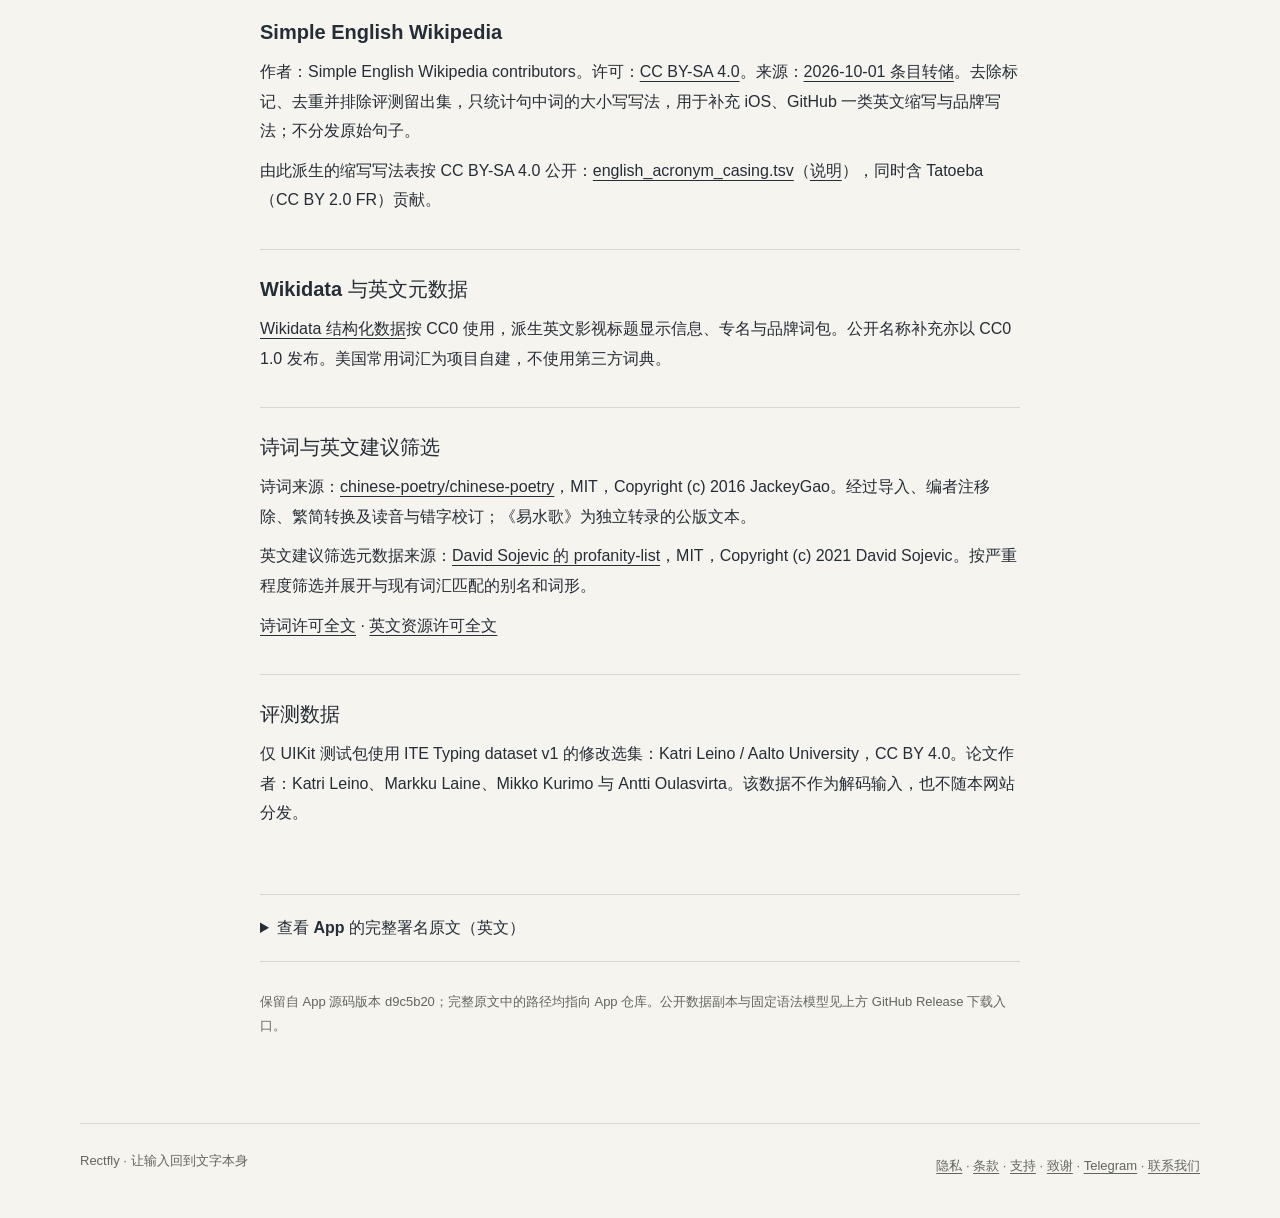
==== commit 7209cab9: "Redesign the home page with motion, day and night themes and the mascot - Day and night palettes fol" ====
--- a/attributions.html
+++ b/attributions.html
@@ -7,14 +7,16 @@
   <meta name="description" content="Rectfly 使用的万象、Unicode、英文语言资源与诗词数据的来源、作者、许可和修改说明。">
   <meta name="referrer" content="no-referrer">
   <title>致谢与许可 — Rectfly</title>
-  <link rel="icon" type="image/png" href="assets/app-icon.png">
+  <link rel="icon" type="image/png" href="assets/app-icon.png" media="(prefers-color-scheme: light)">
+  <link rel="icon" type="image/png" href="assets/app-icon-dark.png" media="(prefers-color-scheme: dark)">
+  <link rel="apple-touch-icon" href="assets/app-icon.png">
   <link rel="stylesheet" href="styles.css">
 </head>
 <body>
   <a class="skip" href="#main">跳到正文</a>
   <div class="wrap">
     <header class="site-header">
-      <a class="brand" href="index.html" aria-label="Rectfly 首页"><img src="assets/app-icon.png" width="34" height="34" alt="">Rectfly</a>
+      <a class="brand" href="index.html" aria-label="Rectfly 首页"><picture><source srcset="assets/app-icon-dark.png" media="(prefers-color-scheme: dark)"><img src="assets/app-icon.png" width="34" height="34" alt=""></picture>Rectfly</a>
       <nav aria-label="主导航"><a href="index.html">首页</a><a href="privacy.html">隐私</a><a href="terms.html">条款</a><a href="support.html">支持</a><a href="attributions.html" aria-current="page">致谢</a></nav>
     </header>
     <main id="main" tabindex="-1" class="document">
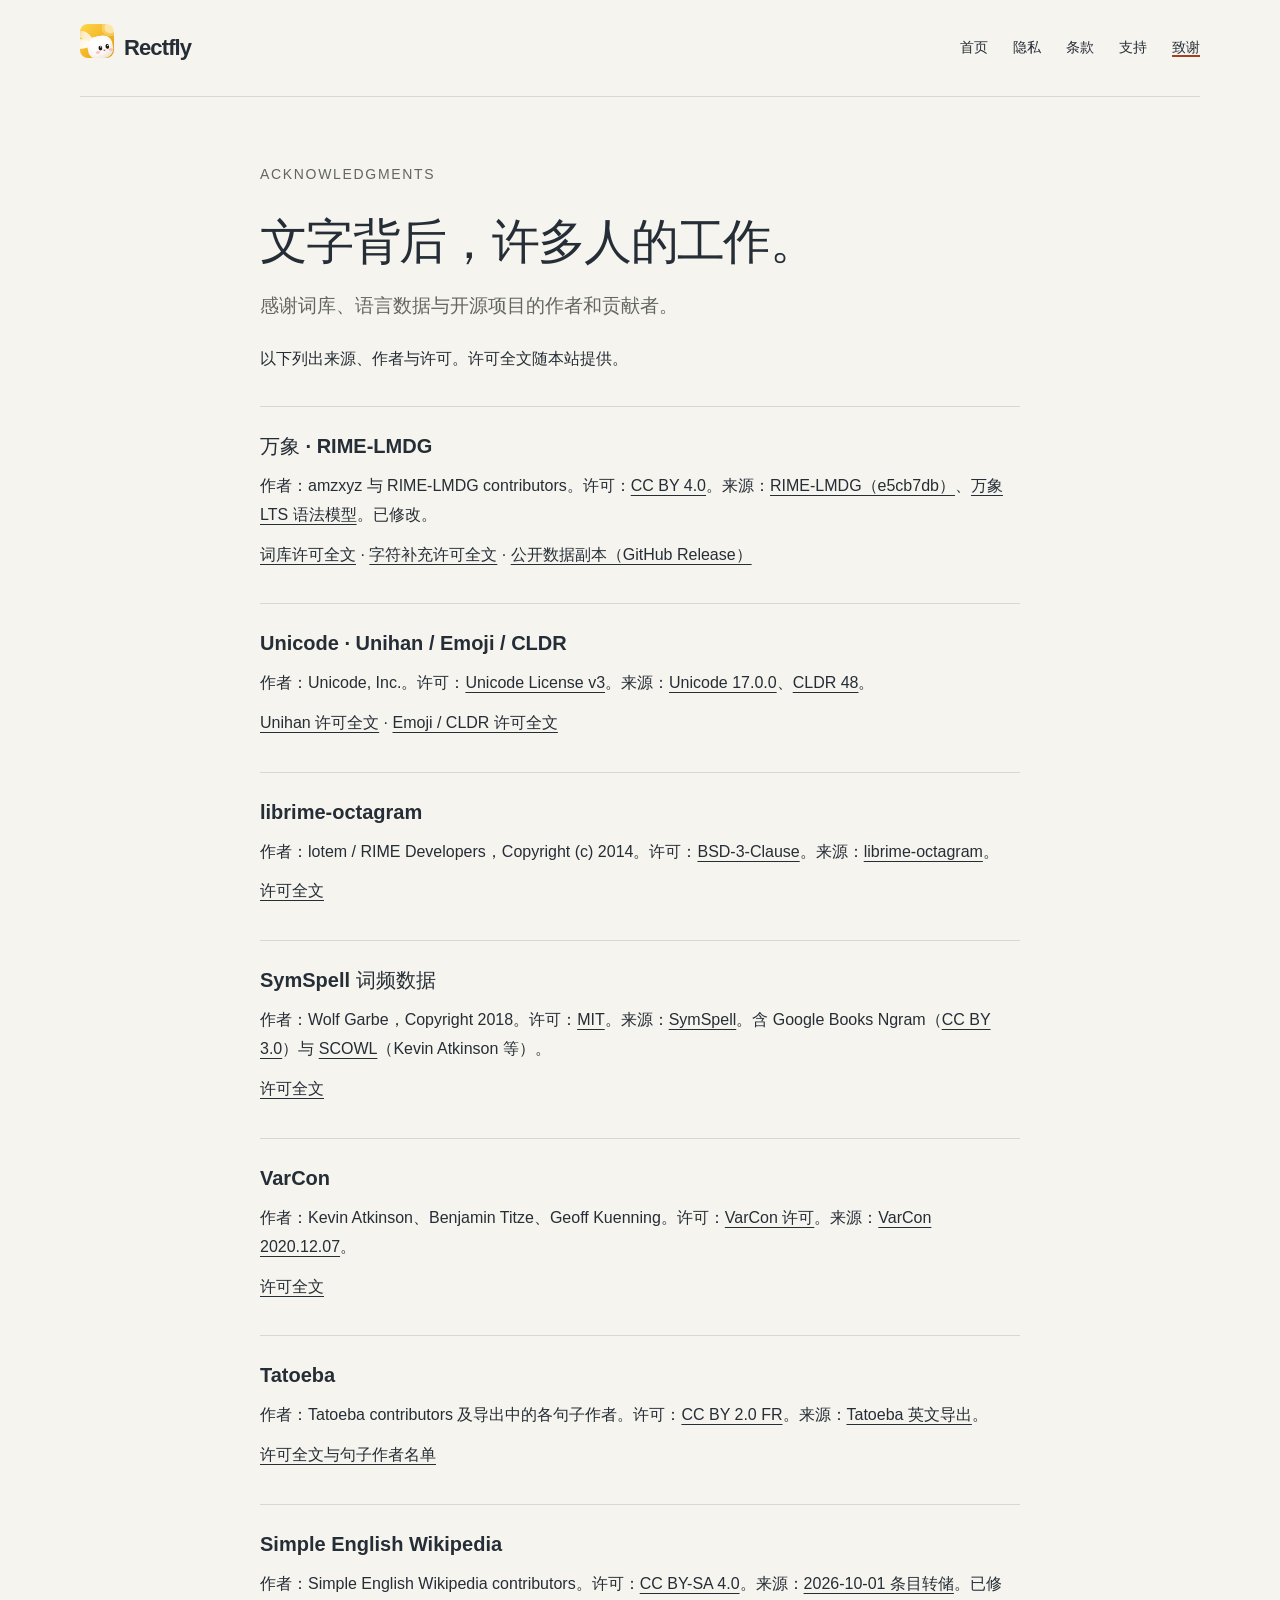
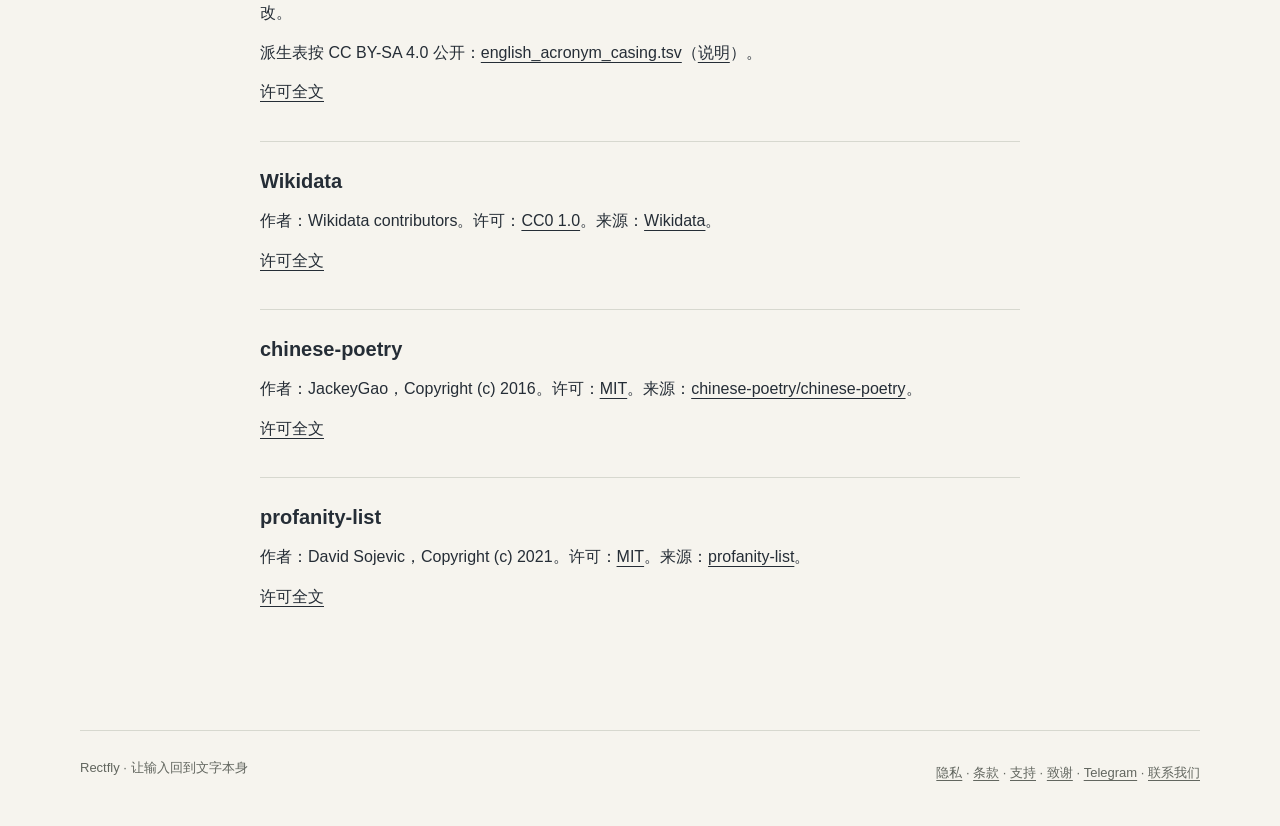
==== commit ce0843c7: "Attributions: keep names, authors, licenses and sources only Remove data processing descriptions fro" ====
--- a/attributions.html
+++ b/attributions.html
@@ -4,7 +4,7 @@
   <meta charset="utf-8">
   <meta name="viewport" content="width=device-width, initial-scale=1">
   <meta name="color-scheme" content="light dark">
-  <meta name="description" content="Rectfly 使用的万象、Unicode、英文语言资源与诗词数据的来源、作者、许可和修改说明。">
+  <meta name="description" content="Rectfly 使用的开源数据与项目的来源、作者和许可。">
   <meta name="referrer" content="no-referrer">
   <title>致谢与许可 — Rectfly</title>
   <link rel="icon" type="image/png" href="assets/app-icon.png" media="(prefers-color-scheme: light)">
@@ -23,363 +23,19 @@
       <p class="eyebrow">ACKNOWLEDGMENTS</p>
       <h1>文字背后，许多人的工作。</h1>
       <p class="lead">感谢词库、语言数据与开源项目的作者和贡献者。</p>
-      <p>以下列出主要来源与修改说明。完整署名原文从 App 仓库的 <a href="ATTRIBUTIONS.md">ATTRIBUTIONS.md</a> 原样保留，许可全文也随本站提供。此页不分发词库或模型数据。</p>
+      <p>以下列出来源、作者与许可。许可全文随本站提供。</p>
       <div class="credits-list">
-        <article><h2>万象 · RIME-LMDG</h2><p>作者：amzxyz 与 RIME-LMDG contributors。许可：<a href="https://creativecommons.org/licenses/by/4.0/">CC BY 4.0</a>。来源：<a href="https://github.com/amzxyz/RIME-LMDG/tree/e5cb7db">RIME-LMDG（e5cb7db）</a>。</p><p>词库与读音数据经过声调移除、双拼编码转换、去重、频率筛选和紧凑索引；字符数据按系统字体覆盖过滤。<a href="https://github.com/amzxyz/rime-wanxiang-data/releases/tag/LTS">万象 LTS 语法模型</a>作为 Apple 托管的资源包随 App 下载，模型本身未修改。完整版本、修改与分发要求见下方原文。</p><p><a href="assets/licenses/Wanxiang-LICENSE.txt">词库许可全文</a> · <a href="assets/licenses/Character-Wanxiang-LICENSE.txt">字符补充许可全文</a></p><p><a href="https://github.com/ann61c/rectfly-site/releases/tag/data-wanxiang-20260909">下载公开数据副本与固定 2026-09-09 语法模型（GitHub Release）</a>：无需登录，附来源、许可与 SHA-256；公开数据副本不含私人层。</p></article>
-        <article><h2>Unicode · Unihan / Emoji / CLDR</h2><p>作者：Unicode, Inc.。使用 Unicode 17.0.0 Unihan、Emoji 17.0 与 CLDR 48 中英文表情注释子集，许可为 <a href="https://www.unicode.org/license.txt">Unicode License v3</a>。读音经过声调移除、合并和编码过滤。</p><p><a href="assets/licenses/Unicode-LICENSE.txt">Unihan 版权与许可全文</a> · <a href="assets/licenses/Emoji-LICENSE.txt">Emoji / CLDR 许可全文</a></p></article>
-        <article><h2>librime-octagram</h2><p>作者：lotem / RIME Developers，Copyright (c) 2014。<a href="https://github.com/lotem/librime-octagram">librime-octagram</a> 提供公开的语法文件格式与查询默认行为参考，Rectfly 使用独立的离线读取实现。许可：BSD-3-Clause。</p><p><a href="assets/licenses/Octagram-LICENSE.txt">版权、许可与语法署名全文</a></p></article>
-        <article><h2>英文词频、词序与拼写</h2><p>Wolf Garbe 的 <a href="https://github.com/wolfgarbe/SymSpell/tree/c239062ae02961df18ab7da1671d01b4388204e0">SymSpell 词频数据</a>（MIT，Copyright 2018 Wolf Garbe）；Google Books Ngram 词频（CC BY 3.0）；SCOWL 词汇；<a href="https://wordlist.aspell.net/varcon-readme/">VarCon 2020.12.07</a>（Kevin Atkinson、Benjamin Titze、Geoff Kuenning）。</p><p>数据经过词形筛选、排序、词对续接筛选和美英拼写补充，未使用 SymSpell 的实现或运行时依赖。完整作者与许可见英文资源声明。</p></article>
-        <article><h2>Tatoeba 英文语料</h2><p>作者：<a href="https://tatoeba.org/en/downloads">Tatoeba contributors</a> 及导出中的各句子作者，许可：<a href="https://creativecommons.org/licenses/by/2.0/fr/">CC BY 2.0 FR</a>。使用 2026 年 10 月 3 日英文导出；经去重、排除评测留出集，派生句首、词对、三词、大小写与缩写统计，不分发原始句子。</p><p>完整句子作者名单及补充声明均保存在<a href="assets/licenses/English-LICENSE.txt">英文资源版权与许可全文</a>中。</p></article>
-        <article><h2>Simple English Wikipedia</h2><p>作者：Simple English Wikipedia contributors。许可：<a href="https://creativecommons.org/licenses/by-sa/4.0/">CC BY-SA 4.0</a>。来源：<a href="https://dumps.wikimedia.org/simplewiki/20261001/">2026-10-01 条目转储</a>。去除标记、去重并排除评测留出集，只统计句中词的大小写写法，用于补充 iOS、GitHub 一类英文缩写与品牌写法；不分发原始句子。</p><p>由此派生的缩写写法表按 CC BY-SA 4.0 公开：<a href="assets/data/english_acronym_casing.tsv">english_acronym_casing.tsv</a>（<a href="assets/data/README.txt">说明</a>），同时含 Tatoeba（CC BY 2.0 FR）贡献。</p></article>
-        <article><h2>Wikidata 与英文元数据</h2><p><a href="https://www.wikidata.org/wiki/Wikidata:Licensing">Wikidata 结构化数据</a>按 CC0 使用，派生英文影视标题显示信息、专名与品牌词包。公开名称补充亦以 CC0 1.0 发布。美国常用词汇为项目自建，不使用第三方词典。</p></article>
-        <article><h2>诗词与英文建议筛选</h2><p>诗词来源：<a href="https://github.com/chinese-poetry/chinese-poetry/tree/b8594f81a89752241442f2ce267d6f66f96704ee">chinese-poetry/chinese-poetry</a>，MIT，Copyright (c) 2016 JackeyGao。经过导入、编者注移除、繁简转换及读音与错字校订；《易水歌》为独立转录的公版文本。</p><p>英文建议筛选元数据来源：<a href="https://github.com/dsojevic/profanity-list/tree/c27924319aa9bd6f917e3782b4f4b6604a50b652">David Sojevic 的 profanity-list</a>，MIT，Copyright (c) 2021 David Sojevic。按严重程度筛选并展开与现有词汇匹配的别名和词形。</p><p><a href="assets/licenses/Poetry-LICENSE.txt">诗词许可全文</a> · <a href="assets/licenses/English-LICENSE.txt">英文资源许可全文</a></p></article>
-        <article><h2>评测数据</h2><p>仅 UIKit 测试包使用 ITE Typing dataset v1 的修改选集：Katri Leino / Aalto University，CC BY 4.0。论文作者：Katri Leino、Markku Laine、Mikko Kurimo 与 Antti Oulasvirta。该数据不作为解码输入，也不随本网站分发。</p></article>
+        <article><h2>万象 · RIME-LMDG</h2><p>作者：amzxyz 与 RIME-LMDG contributors。许可：<a href="https://creativecommons.org/licenses/by/4.0/">CC BY 4.0</a>。来源：<a href="https://github.com/amzxyz/RIME-LMDG/tree/e5cb7db">RIME-LMDG（e5cb7db）</a>、<a href="https://github.com/amzxyz/rime-wanxiang-data/releases/tag/LTS">万象 LTS 语法模型</a>。已修改。</p><p><a href="assets/licenses/Wanxiang-LICENSE.txt">词库许可全文</a> · <a href="assets/licenses/Character-Wanxiang-LICENSE.txt">字符补充许可全文</a> · <a href="https://github.com/ann61c/rectfly-site/releases/tag/data-wanxiang-20260909">公开数据副本（GitHub Release）</a></p></article>
+        <article><h2>Unicode · Unihan / Emoji / CLDR</h2><p>作者：Unicode, Inc.。许可：<a href="https://www.unicode.org/license.txt">Unicode License v3</a>。来源：<a href="https://www.unicode.org/Public/17.0.0/ucd/">Unicode 17.0.0</a>、<a href="https://cldr.unicode.org/">CLDR 48</a>。</p><p><a href="assets/licenses/Unicode-LICENSE.txt">Unihan 许可全文</a> · <a href="assets/licenses/Emoji-LICENSE.txt">Emoji / CLDR 许可全文</a></p></article>
+        <article><h2>librime-octagram</h2><p>作者：lotem / RIME Developers，Copyright (c) 2014。许可：<a href="https://opensource.org/license/bsd-3-clause">BSD-3-Clause</a>。来源：<a href="https://github.com/lotem/librime-octagram">librime-octagram</a>。</p><p><a href="assets/licenses/Octagram-LICENSE.txt">许可全文</a></p></article>
+        <article><h2>SymSpell 词频数据</h2><p>作者：Wolf Garbe，Copyright 2018。许可：<a href="https://github.com/wolfgarbe/SymSpell/blob/c239062ae02961df18ab7da1671d01b4388204e0/LICENSE">MIT</a>。来源：<a href="https://github.com/wolfgarbe/SymSpell/tree/c239062ae02961df18ab7da1671d01b4388204e0">SymSpell</a>。含 Google Books Ngram（<a href="https://creativecommons.org/licenses/by/3.0/">CC BY 3.0</a>）与 <a href="https://wordlist.aspell.net/scowl_v1-readme/">SCOWL</a>（Kevin Atkinson 等）。</p><p><a href="assets/licenses/English-LICENSE.txt">许可全文</a></p></article>
+        <article><h2>VarCon</h2><p>作者：Kevin Atkinson、Benjamin Titze、Geoff Kuenning。许可：<a href="https://wordlist.aspell.net/varcon-readme/">VarCon 许可</a>。来源：<a href="https://wordlist.aspell.net/varcon-readme/">VarCon 2020.12.07</a>。</p><p><a href="assets/licenses/English-LICENSE.txt">许可全文</a></p></article>
+        <article><h2>Tatoeba</h2><p>作者：Tatoeba contributors 及导出中的各句子作者。许可：<a href="https://creativecommons.org/licenses/by/2.0/fr/">CC BY 2.0 FR</a>。来源：<a href="https://tatoeba.org/en/downloads">Tatoeba 英文导出</a>。</p><p><a href="assets/licenses/English-LICENSE.txt">许可全文与句子作者名单</a></p></article>
+        <article><h2>Simple English Wikipedia</h2><p>作者：Simple English Wikipedia contributors。许可：<a href="https://creativecommons.org/licenses/by-sa/4.0/">CC BY-SA 4.0</a>。来源：<a href="https://dumps.wikimedia.org/simplewiki/20261001/">2026-10-01 条目转储</a>。已修改。</p><p>派生表按 CC BY-SA 4.0 公开：<a href="assets/data/english_acronym_casing.tsv">english_acronym_casing.tsv</a>（<a href="assets/data/README.txt">说明</a>）。</p><p><a href="assets/licenses/English-LICENSE.txt">许可全文</a></p></article>
+        <article><h2>Wikidata</h2><p>作者：Wikidata contributors。许可：<a href="https://creativecommons.org/publicdomain/zero/1.0/">CC0 1.0</a>。来源：<a href="https://www.wikidata.org/wiki/Wikidata:Licensing">Wikidata</a>。</p><p><a href="assets/licenses/English-LICENSE.txt">许可全文</a></p></article>
+        <article><h2>chinese-poetry</h2><p>作者：JackeyGao，Copyright (c) 2016。许可：<a href="https://github.com/chinese-poetry/chinese-poetry/blob/b8594f81a89752241442f2ce267d6f66f96704ee/LICENSE">MIT</a>。来源：<a href="https://github.com/chinese-poetry/chinese-poetry/tree/b8594f81a89752241442f2ce267d6f66f96704ee">chinese-poetry/chinese-poetry</a>。</p><p><a href="assets/licenses/Poetry-LICENSE.txt">许可全文</a></p></article>
+        <article><h2>profanity-list</h2><p>作者：David Sojevic，Copyright (c) 2021。许可：<a href="https://github.com/dsojevic/profanity-list/blob/c27924319aa9bd6f917e3782b4f4b6604a50b652/LICENSE">MIT</a>。来源：<a href="https://github.com/dsojevic/profanity-list/tree/c27924319aa9bd6f917e3782b4f4b6604a50b652">profanity-list</a>。</p><p><a href="assets/licenses/English-LICENSE.txt">许可全文</a></p></article>
       </div>
-      <details><summary>查看 App 的完整署名原文（英文）</summary><pre lang="en"># Attributions
-
-## Unicode Unihan character readings
-
-- Author: Unicode, Inc.
-- Source: https://www.unicode.org/Public/17.0.0/ucd/Unihan.zip (Unicode 17.0.0)
-- License: Unicode License v3 (Unicode-3.0), https://www.unicode.org/license.txt
-
-`Data/CharacterSource` retains the pinned kTGH, kMandarin, kHanyuPinyin,
-kTGHZ2013 and kXHC1983 property values and source hashes. The independent
-`Tools/BuildLexicon/build_characters.py` strips tone marks, merges all readings
-and omits compatibility duplicates and syllabic readings that the existing
-Xiaohe codec cannot encode. Common dictionary readings for these characters
-are retained from the existing Rectfly source and amzxyz’s CC-BY-4.0 RIME-LMDG
-`zi.dict.yaml`, commit `5568f955750ca4b58deaafd4a18e2c6cf62562c9`. The exact
-reading supplement, upstream hash and CC-BY license are in `CharacterSource`. It produces `characters.tsv` and the
-shared, mapped `characters.rflx`, ordered by the Wanxiang weights described below
-and filtered by iOS system-font coverage. This source uses no Gboard or rime-ice data.
-The full copyright and permission notice is bundled in `Unicode-LICENSE.txt`
-in both targets and displayed in the App’s 致谢 page.
-
-
-## Wanxiang high-frequency core and exact-only cold words
-
-- Authors: amzxyz and RIME-LMDG contributors.
-- Optional exact-code packs: mingren, diming, renming, shici, wuzhong, yaopin,
-  yixue, huaxue, duoyin, cuoyin, fangyan, taifeng and yiren, all from full commit
-  `e5cb7dbebeacb5ddad63289640940105ef32cf45`. Per-file download and derived-data
-  SHA256 values are in `Data/WordSource/source.json`; used copies in `Data/WordSource/Packs`.
-  Missing source frequencies use 1; the core/cold frequency units are unchanged.
-  Abbreviation/T9 tables and mixed-script input rules are not included.
-- Source: https://github.com/amzxyz/RIME-LMDG/tree/e5cb7db
-- License: CC BY 4.0, https://creativecommons.org/licenses/by/4.0/.
-- Changes: tone removal, Xiaohe canonicalization, word/pronunciation deduplication
-  by source maximum, omission of malformed/unencodable rows, frequency selection
-  for the core and compact exact-code indexing for cold words. No frequency
-  rescaling or extra coefficients.
-- Public, unencrypted used-data copy: `Data/WordSource/wanxiang-used.tsv`.
-  [Download the public copy](https://github.com/ann61c/rectfly-site/releases/download/data-wanxiang-20260909/wanxiang-used-e5cb7db.tar.gz).
-  `Data/Wanxiang-LICENSE.txt` is bundled/displayed. A public source copy is not
-  an ETM exemption; release requires the channel checks in `Data/WordSource/README.md`.
-- Owner userdb records are a separate imported private layer, not in this copy.
-- Release attachment: `wanxiang-used-e5cb7db.tar.gz`, built and byte-verified by
-  `Tools/BuildLexicon/package_wanxiang_source.py`. Publish it as a separately
-  downloadable, unauthenticated release asset. If this source repository or its
-  releases are private, publish the attachment on a public release mirror before
-  distributing the App. See `Data/WordSource/README.md` for the release procedure.
-
-## wanxiang RIME-LMDG (dictionaries + grammar model)
-
-- Author: amzxyz
-- License: CC-BY-4.0
-- URL: https://github.com/amzxyz/RIME-LMDG
-
-`Data/CharacterSource/wanxiang-zi.dict.yaml` preserves the character dictionary
-from commit `e5cb7db` (amzxyz, CC BY 4.0). The derived `characters.tsv` and
-`characters.rflx` remove tone marks, convert readings to Flypy codes, merge
-same-character/same-code weights by maximum, and exclude characters without
-iOS 26.5 system-font glyphs. Missing weights are zero; supplied weights are unchanged.
-The full license is in `Data/CharacterSource/Wanxiang-LICENSE.txt`.
-
-The grammar model, shipped as an Apple-hosted asset pack, is the unchanged
-September 9, 2026 `wanxiang-lts-zh-hans.gram` from
-[amzxyz/rime-wanxiang-data LTS](https://github.com/amzxyz/rime-wanxiang-data/releases/tag/LTS).
-It has 420,339,756 bytes and SHA-256
-`1eb651288b117e68374110b32796346e128be790e994559cb7c1e3b0fd63029d`.
-The pinned fallback `wanxiang-lts-20260909.gram` is the unchanged September 9, 2026 LTS
-model (asset 552602424; 420,339,756 bytes; SHA-256
-`1eb651288b117e68374110b32796346e128be790e994559cb7c1e3b0fd63029d`).
-The App downloads the upstream asset (or pinned `ann61c/rectfly-site` fallback) into the App Group;
-the keyboard and App preview map that same file. It is not bundled. Attribution and the CC BY 4.0 license link are included in both bundles'
-`Octagram-LICENSE.txt`.
-
-## librime-octagram (grammar format and query defaults)
-
-- Author: lotem
-- License: BSD-3-Clause
-- URL: https://github.com/lotem/librime-octagram
-
-The plugin's source (`gram_db.h`, `gram_db.cc`) documents the on-disk gram
-format (Rime MappedFile header + darts-clone double-array trie). The offline
-extractor and Swift runtime reader implement that published layout.
-`Shared/OctagramLanguageModel.swift` adapts the basic-Han, non-rear word-query
-defaults from commit `bfb168ca33d8b372596fdf2007933f3da1cf360e`.
-Copyright (c) 2014, RIME Developers. The full BSD-3-Clause license is retained
-in `Data/Octagram-LICENSE.txt` and included in the App and keyboard bundles.
-
-## English frequency dictionary
-
-`Data/english_words.tsv` derives from Wolf Garbe's SymSpell frequency dictionary,
-revision `c239062ae02961df18ab7da1671d01b4388204e0`, filtered to ASCII letters and
-apostrophes and sorted by word. The upstream truncated `you'v` is corrected to
-`you've`; original frequencies are unchanged.
-
-- Source: https://github.com/wolfgarbe/SymSpell/blob/c239062ae02961df18ab7da1671d01b4388204e0/SymSpell/frequency_dictionary_en_82_765.txt
-- SymSpell: MIT, copyright 2018 Wolf Garbe.
-- Google Books Ngram frequencies: CC BY 3.0, https://creativecommons.org/licenses/by/3.0/.
-- SCOWL vocabulary: https://wordlist.aspell.net/scowl_v1-readme/.
-- Required notices are bundled in `Data/English-LICENSE.txt` in both targets.
-- Rebuild: `Tools/BuildLexicon/build_english.py`; pinned source and output SHA-256
-  values are checked. No SymSpell implementation or runtime dependency is used.
-
-## English word-pair frequencies
-
-`Data/english_bigrams.tsv` derives from the same pinned SymSpell distribution's
-`frequency_bigramdictionary_en_243_342.txt` (MIT repository license retained in
-`English-LICENSE.txt`). Both words must occur in the bundled English vocabulary;
-only the eight highest-frequency continuations per preceding word are retained.
-Counts are unchanged; ties use alphabetical order.
-
-`Data/english_context.bin` retains all 242,342 vocabulary-matched pairs from
-that same source for spelling-candidate ranking. Its 80-byte header records
-format version, vocabulary hash and row count; sorted 16-byte little-endian
-records contain a pair of vocabulary IDs packed into a 64-bit key and the
-unchanged 64-bit count. It contains no additional corpus or learned user data.
-SHA-256: `3fa9d6d400d29dd770f35bc60fd14f9cd66b711e6c6ab8c6f76d0dd1f6d0cb15`.
-
-- Source: https://github.com/wolfgarbe/SymSpell/blob/c239062ae02961df18ab7da1671d01b4388204e0/SymSpell/frequency_bigramdictionary_en_243_342.txt
-- Source SHA-256: `fd892a160184101dd7ae807ac5a302d01fcea1c47304181a8ed7ed9c94545bcd`.
-- Rebuild with `build_english.py --bigrams-source PATH`; source/output hashes
-  and 64,097 retained rows are checked.
-
-This is a separate word-pair table; the unigram corpus description above is
-not evidence that the word-pair counts came from that same corpus.
-
-## English regional spelling variants
-
-
-
-`Data/english_variants.tsv` is a modified subset of [VarCon 2020.12.07](https://wordlist.aspell.net/varcon-readme/),
-pinned to en-wl/wordlist revision `b22230cc5250887737fdefe9ca4c9d9d01230eaa`.
-It adds 875 missing preferred/equal American and British spellings from verified
-clusters through SCOWL level 60. Archaic usage rows and rare/improper variant
-tags are excluded. Each spelling maps to an already covered form; when several
-forms are covered, the highest existing frequency wins, with alphabetical ties.
-
-The runtime borrows that form's frequency prior and context evidence. These are
-not independently measured counts for the added spelling. The original vocabulary
-and context resource remain byte-for-byte unchanged, including their word IDs.
-
-- Source: https://github.com/en-wl/wordlist/blob/b22230cc5250887737fdefe9ca4c9d9d01230eaa/varcon/varcon.txt
-- Source SHA-256: `75af63da46ec12d7eb14b9f1ba8d3898d484dd6872755b73c921b215875a3629`.
-- Output: 18,631 bytes; SHA-256 `36f5a606d2ef2aa53030363814752c8793fdd36f5c334f3222c375bd24dba615`.
-- Kevin Atkinson, Benjamin Titze and Geoff Kuenning notices are retained in the
-  App and extension's `English-LICENSE.txt`. VarCon is an archived source; it is
-  not presented as the current ESDB dataset.
-- Rebuild: `Tools/BuildLexicon/build_english.py SOURCE --variants-source VARCON_SOURCE`.
-
-## English sentence starters and modern word continuations
-
-- Authors: Tatoeba contributors; all named sentence owners from the export are
-  listed in `Data/English-LICENSE.txt`, bundled in both the App and keyboard.
-- Source and export license: https://tatoeba.org/en/downloads
-- Snapshot: complete English detailed export, October 3, 2026,
-  https://downloads.tatoeba.org/exports/per_language/eng/eng_sentences_detailed.tsv.bz2
-- License: CC BY 2.0 FR, https://creativecommons.org/licenses/by/2.0/fr/
-- Modified: deduplicated sentences, removed a disjoint 10% evaluation holdout,
-  extracted and bounded sentence-start, word-pair and three-word counts;
-  sentence texts are not distributed. The derived tables are
-  `Data/english_starters.tsv`, `english_prose_pairs.tsv` and
-  `english_prose_trigrams.tsv`.
-- Offline rebuild: `Tools/BuildLexicon/build_english_prose.py`; the compressed
-  source SHA-256 is pinned in the script. App Settings → About → Acknowledgments
-  exposes this attribution, license link, modifications and complete notices.
-
-## English recorded word evaluation
-
-`RectflyUIKitTests/Fixtures/ITE` contains modified, selected records from
-[ITE Typing dataset v1](https://zenodo.org/records/12528163), published by
-Katri Leino / Aalto University under [CC BY 4.0](RectflyUIKitTests/Fixtures/ITE/LICENSE).
-Authors of the accompanying 2024 article: Katri Leino, Markku Laine, Mikko Kurimo
-and Antti Oulasvirta. The fixture README and manifest record selection, provenance
-and limitations. The data is included only in the UIKit test bundle; reference
-words and other keyboards' outputs are evaluation labels, never decoder input.
-## Emoji and annotations
-
-The keyboard bundles Unicode Emoji 17.0 fully-qualified data and an emoji-only
-subset of CLDR 48 Chinese/English annotations, under Unicode License v3.
-Sources, rebuild instructions and the complete license are in
-[`Data/Emoji/README.md`](Data/Emoji/README.md) and
-[`Data/Emoji/UNICODE-LICENSE.txt`](Data/Emoji/UNICODE-LICENSE.txt).
-
-## English screen-title display metadata
-
-`Data/english_screen_titles.tsv` is separate display metadata derived from the
-public [Wikidata Query Service](https://query.wikidata.org/) (2026-10-07 UTC).
-It retains 1,362 existing vocabulary words that are single-word film/television
-titles with at least 20 sitelinks. It adds no words or private user data.
-Wikidata structured data is [CC0](https://www.wikidata.org/wiki/Wikidata:Licensing).
-The pinned snapshot, exact query, source IDs, SHA-256 values and offline builder
-are documented in `Tools/BuildLexicon/EnglishScreenTitles/README.md`.
-
-## English proper names
-
-`Data/english_names.rfen` uses Wikidata structured data under
-[CC0 1.0](https://creativecommons.org/publicdomain/zero/1.0/), pinned to the
-2026-10-08 query snapshot, the fixed 2026-10-14 technology query,
-2026-10-15 subclass coverage, and 2026-10-22 app/website/software/brand query.
-The last query prefers English labels and falls back to Wikidata multilingual
-(`mul`) labels. All snapshots contain structured data only. The
-project-authored public-name supplement is also released under CC0 1.0; it
-contains names only, with no user input context. See
-[the source and build manifest](Tools/BuildLexicon/EnglishNames/README.md).
-
-## American vocabulary
-
-`Data/english_us.tsv` and `Data/english_us.rfen` are project-authored vocabulary,
-curated for the owner’s Rime configuration (`en_us.dict.yaml`, 2026-09-19).
-The 480 entries cover chain brands, stores, banks, insurers, government
-abbreviations and place names. Display spelling, punctuation and explicit
-input codes are preserved; no third-party dictionary is used.
-Rebuild with `python3 Tools/BuildLexicon/build_english_us.py`.
-
-## Poetry next-line pack
-
-`Data/poetry.rfpo` contains 823 ancient works (all 822 source records plus 易水歌) and 24,410 adjacent
-clause mappings. The source revision, original SHA-256 checksums, inclusion rules,
-reviewed readings and build instructions are in [the manifest](Tools/BuildLexicon/Poetry/sources.json)
-and [documentation](docs/poetry-pack.md). Only ancient body text, titles and
-authors are retained. Changes: full-corpus import, editorial-note removal, traditional to
-simplified conversion, reviewed pinyin and the documented 洒→酒 typo correction.
-The independently transcribed public-domain 《易水歌》 is from 《史记·刺客列传》.
-The 3-work test fixture remains separate from product resources.
-
-Upstream: [chinese-poetry/chinese-poetry](https://github.com/chinese-poetry/chinese-poetry/tree/b8594f81a89752241442f2ce267d6f66f96704ee).
-[MIT license at the pinned revision](https://github.com/chinese-poetry/chinese-poetry/blob/b8594f81a89752241442f2ce267d6f66f96704ee/LICENSE):
-
-```text
-The MIT License (MIT)
-
-Copyright (c) 2016 JackeyGao
-
-Permission is hereby granted, free of charge, to any person obtaining a copy
-of this software and associated documentation files (the "Software"), to deal
-in the Software without restriction, including without limitation the rights
-to use, copy, modify, merge, publish, distribute, sublicense, and/or sell
-copies of the Software, and to permit persons to whom the Software is
-furnished to do so, subject to the following conditions:
-
-The above copyright notice and this permission notice shall be included in
-all copies or substantial portions of the Software.
-
-THE SOFTWARE IS PROVIDED "AS IS", WITHOUT WARRANTY OF ANY KIND, EXPRESS OR
-IMPLIED, INCLUDING BUT NOT LIMITED TO THE WARRANTIES OF MERCHANTABILITY,
-FITNESS FOR A PARTICULAR PURPOSE AND NONINFRINGEMENT. IN NO EVENT SHALL THE
-AUTHORS OR COPYRIGHT HOLDERS BE LIABLE FOR ANY CLAIM, DAMAGES OR OTHER
-LIABILITY, WHETHER IN AN ACTION OF CONTRACT, TORT OR OTHERWISE, ARISING FROM,
-OUT OF OR IN CONNECTION WITH THE SOFTWARE OR THE USE OR OTHER DEALINGS IN
-THE SOFTWARE.
-```
-
-### English canonical casing
-
-`Data/english_casing.tsv` and `Data/english_casing_context.tsv` derive case-form counts from the pinned Tatoeba
-English detailed export (2026-10-03; byte-identical download on 2026-10-09),
-under [CC BY 2.0 FR](https://creativecommons.org/licenses/by/2.0/fr/).
-Source: &lt;https://downloads.tatoeba.org/exports/per_language/eng/eng_sentences_detailed.tsv.bz2&gt;.
-Attribution: Tatoeba contributors; the full existing owner list and notices
-remain in `Data/English-LICENSE.txt`. Deduplicated sentence-internal counts
-exclude the same 10% holdout and are reduced to spellings/ambiguity flags and high-support previous-word pairs.
-No source sentences are shipped. See `docs/ENGLISH_CASE.md` for the policy.
-
-### English offensive-word admission
-
-`Data/english_offensive.tsv` derives from David Sojevic's
-[dsojevic/profanity-list](https://github.com/dsojevic/profanity-list), under MIT
-(2021 David Sojevic; full notice in `Data/English-LICENSE.txt` and
-`Tools/BuildLexicon/Offensive/LICENSE`).
-
-- Commit: `c27924319aa9bd6f917e3782b4f4b6604a50b652`.
-- Source: &lt;https://raw.githubusercontent.com/dsojevic/profanity-list/c27924319aa9bd6f917e3782b4f4b6604a50b652/en.json&gt;.
-- Source SHA-256: `bcf8bfc09dd3f7480972cb041a4cba291a6ff16a6fbf29022d5d679e3c39502c`.
-- Vocabulary SHA-256 (`Data/english_words.tsv`): `a91457abe5d196228c3f351239e98fe1cba1f206661c75c4075a972b363c5199`.
-- Generated SHA-256: `5338b2b7190b6e82a4cb0fcb7620b6a084699bd27ada63b9cb52f8e2e02b377d`.
-- Rebuild: `python3 Tools/BuildLexicon/build_english_offensive.py`.
-
-The existing English source resources have no usable offensive-word flag.
-This source provides severity metadata, unlike a flat blocklist. Apply the same
-rule to every entry: retain upstream severity 2–4, exclude severity 1 (mild).
-Of 434 source entries, 406 are retained and 28 excluded. Expand explicit aliases,
-then materialize repeated-letter forms and common suffixes (`s/es/ed/ing/er/ers`)
-only when present in the pinned existing English vocabulary, excluding each
-entry's upstream exceptions from its expanded forms (`*` substitutes the matched
-word). Explicit aliases remain intact. This removes 12 expanded forms, including
-`spices`, `spiced`, `spicer`, `spicing`, `dicker`, `cocker` and `cockers`, and produces
-756 unique whole words/phrases. Runtime matching uses whole tokens and phrases,
-with punctuation (including straight/curly apostrophes) separating tokens, never
-arbitrary substrings; `class`, `shell`, `Scunthorpe`, `cockpit` and `Dickinson`
-remain available.
-
-Ambiguity is not resolved by guessing intent or handpicking exceptions. Ordinary
-or polysemous entries include `ass`, `bloody`, `Christ`, `hell`, `Jesus`, `snatch`,
-`breasts`, `genitals`, `nipples`, `penis`, `rectum`, `semen`, `vagina` (excluded
-by severity); `anal`, `bareback`, `bastard`, `bitch`, `chink`, `cock`, `collaring`,
-`cornhole`, `Dick`, `domination`, `dyke`, `fag`, `fingering`, `grope`, `haji`,
-`intercourse`, `jelly donut`, `lovemaking`, `nude`, `pansy`, `panties`, `pegging`,
-`playboy`, `poof`, `rape`, `retard`, `scissoring`, `sex`, `shrimping`, `sissy`,
-`skeet`, `snowballing`, `spastic`, `spunk`, `switch hitter`, `threesome`, `topless`,
-`twink`, `vibrator`, `wet dream`, `xxx`, plus identity terms `cishet`, `enby`,
-`transbian` (retained by the same severity rule). This is an admission policy for
-unsolicited suggestions, not a judgment about a word or its speaker. Fully typed
-literal text stays available unchanged, including its case.
-
-All 28 excluded entry IDs: `anus`, `ass`, `bloody`, `bollocks`, `boob`, `breasts`, `bugger`, `christ`, `crap`, `damn`, `dingleberry`, `genitals`, `hell`, `jap`, `jesus`, `kraut`, `mayonnaise-monkey`, `nipples`, `penis`, `pubes`, `rectum`, `semen`, `snatch`, `sod-off`, `sodding`, `vagina`, `venus-mound`, `wog`.
-
-Upstream severities are subjective; its README notes that many original entries
-defaulted to severity 3. Consequently ordinary senses can lose suggestions, and
-some offensive senses of mild entries remain. This finite resource also does not
-cover every new spelling or phrase. The user-facing switch restores the original
-candidate behavior completely. No ranking scores or evaluation scoring change.
-
-## English acronym statistics
-
-`Data/english_acronym_casing.tsv` derives from the
-original Tatoeba English detailed export, retrieved 2026-10-16, under CC BY 2.0 FR
-(https://creativecommons.org/licenses/by/2.0/fr/). Source:
-https://downloads.tatoeba.org/exports/per_language/eng/eng_sentences_detailed.tsv.bz2
-Compressed SHA-256: `1d8c40545b4af2c6531d1a8b64941fa9d0fa3ee5bcc11cb705c8d8c1fd930c84`.
-It also derives from the Simple English Wikipedia article dump of 2026-10-01
-(https://dumps.wikimedia.org/simplewiki/20261001/simplewiki-20261001-pages-articles.xml.bz2,
-compressed SHA-256 `2db94ff149adbbaf88efecb8f510a549eaa2a82d59df6278a4af88e13c1b99bd`),
-by Simple English Wikipedia contributors under CC BY-SA 4.0
-(https://creativecommons.org/licenses/by-sa/4.0/); markup is removed and only casing counts are used.
-
-The generator deduplicates normalized sentences, removes the deterministic 10%
-holdout and segment-initial words, then selects repeated short abbreviation forms.
-Training token counts remain in the private generation report; the bundled table
-contains only keys and canonical forms.
-No source sentences are bundled. Contributor attribution, including additional
-export owners, is retained in `Data/English-LICENSE.txt` in both targets. Rebuild
-with `Tools/BuildLexicon/build_english_acronyms.py`; see
-`docs/evidence/english-acronyms.md` for thresholds and hashes.
-
-## OpenCC conversion dictionaries
-
-OpenCC **1.1.9**, [BYVoid/OpenCC](https://github.com/BYVoid/OpenCC/tree/ver.1.1.9),
-Apache License 2.0. `Tools/Traditional/build.py` pins the upstream archive URL and
-SHA-256 and compiles first-choice dictionary values to sorted, memory-mapped RFCC
-lookup tables in `Data/OpenCC/`. Swift uses longest forward matching, with the
-s2twp and s2hk conversion chains. Taiwan context first restores regional phrases
-(as in tw2sp), then uses t2s; Hong Kong context uses t2s. The engine and its learning
-stores retain simplified text. The complete license and attribution ship in both
-bundles and appear under App → 致谢与许可 → OpenCC.
-</pre></details>
-      <p class="meta">保留自 App 源码版本 d9c5b20；完整原文中的路径均指向 App 仓库。公开数据副本与固定语法模型见上方 GitHub Release 下载入口。</p>
     </main>
     <footer class="site-footer">
       <p>Rectfly · 让输入回到文字本身</p>
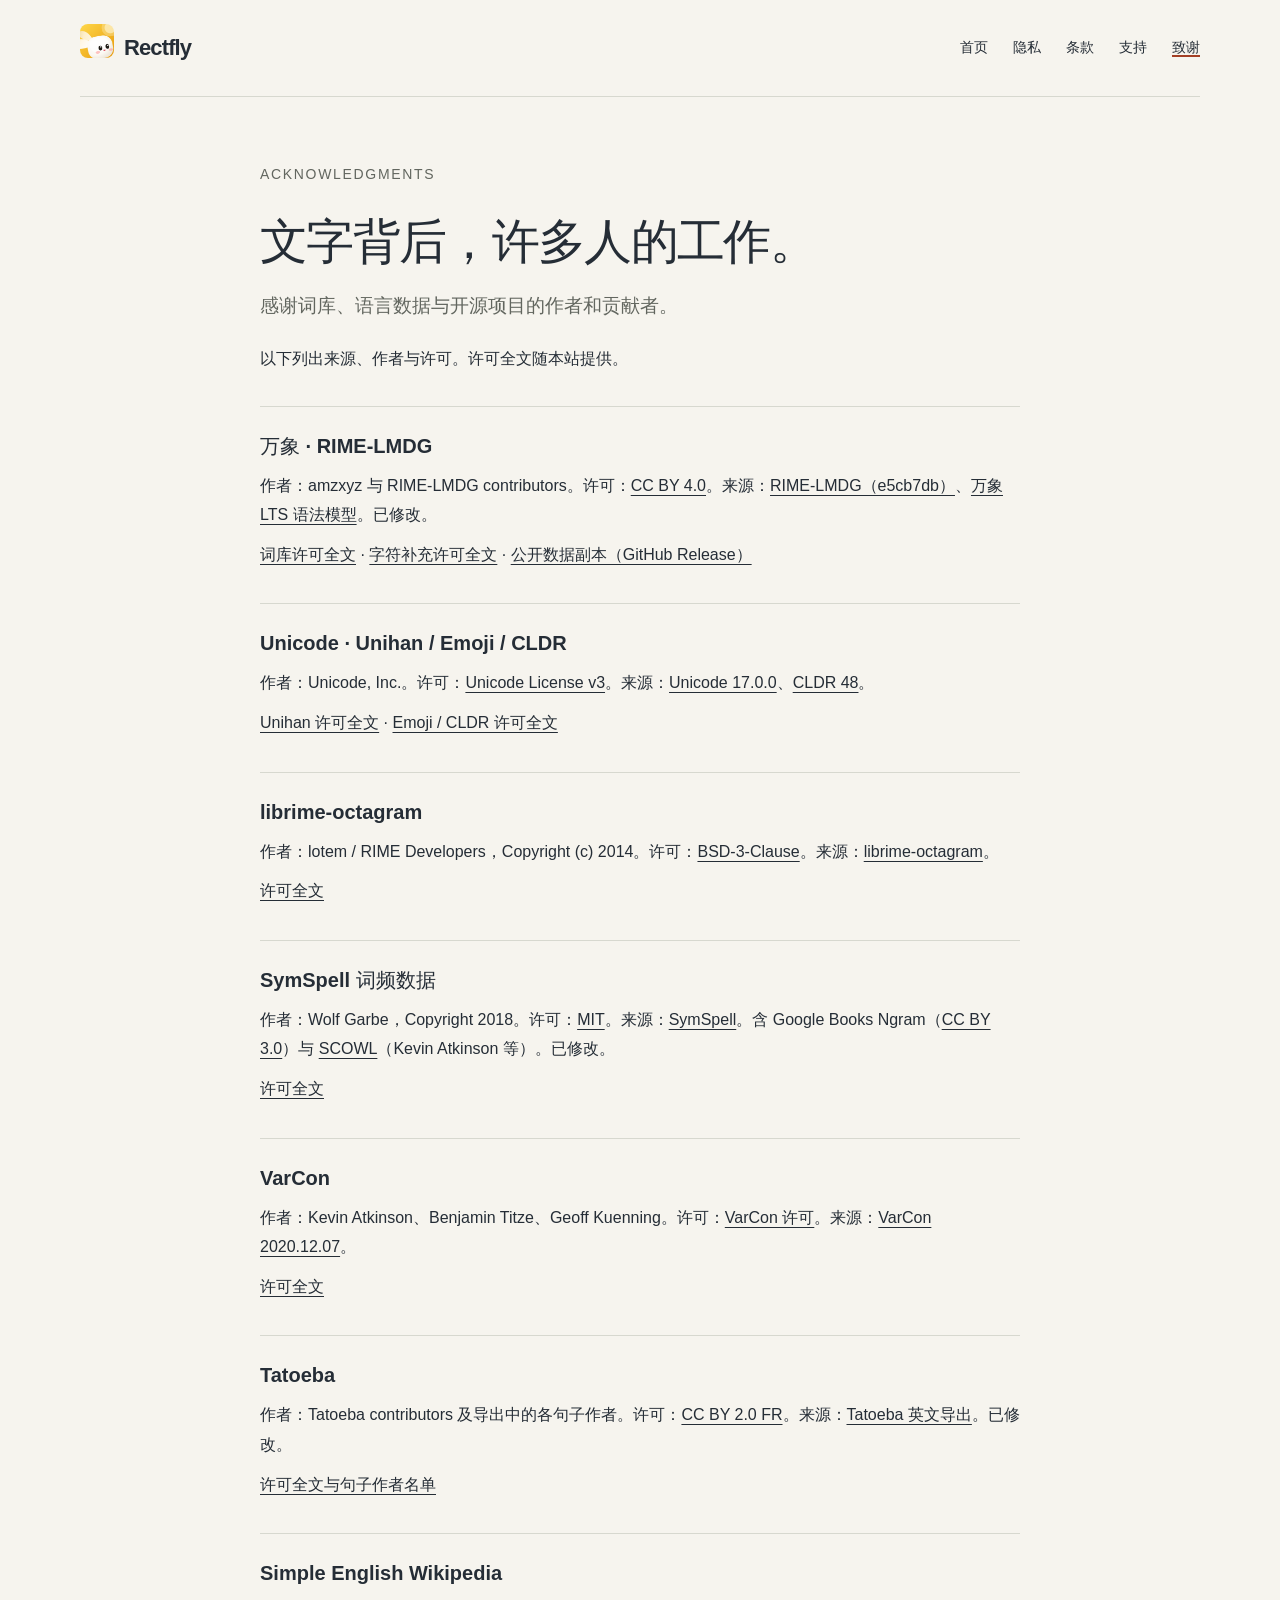
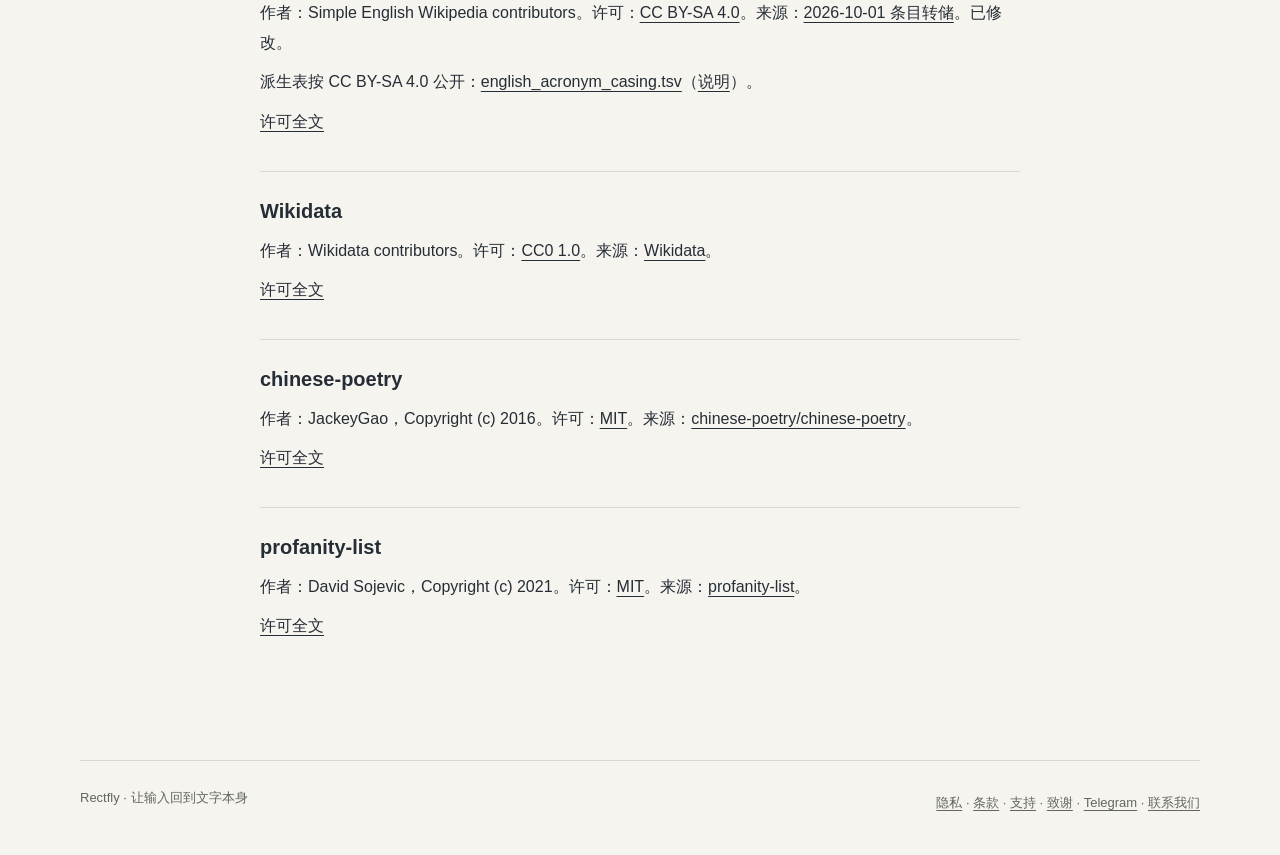
==== commit acf4d199: "Attributions: mark Tatoeba and Ngram data as modified" ====
--- a/attributions.html
+++ b/attributions.html
@@ -28,9 +28,9 @@
         <article><h2>万象 · RIME-LMDG</h2><p>作者：amzxyz 与 RIME-LMDG contributors。许可：<a href="https://creativecommons.org/licenses/by/4.0/">CC BY 4.0</a>。来源：<a href="https://github.com/amzxyz/RIME-LMDG/tree/e5cb7db">RIME-LMDG（e5cb7db）</a>、<a href="https://github.com/amzxyz/rime-wanxiang-data/releases/tag/LTS">万象 LTS 语法模型</a>。已修改。</p><p><a href="assets/licenses/Wanxiang-LICENSE.txt">词库许可全文</a> · <a href="assets/licenses/Character-Wanxiang-LICENSE.txt">字符补充许可全文</a> · <a href="https://github.com/ann61c/rectfly-site/releases/tag/data-wanxiang-20260909">公开数据副本（GitHub Release）</a></p></article>
         <article><h2>Unicode · Unihan / Emoji / CLDR</h2><p>作者：Unicode, Inc.。许可：<a href="https://www.unicode.org/license.txt">Unicode License v3</a>。来源：<a href="https://www.unicode.org/Public/17.0.0/ucd/">Unicode 17.0.0</a>、<a href="https://cldr.unicode.org/">CLDR 48</a>。</p><p><a href="assets/licenses/Unicode-LICENSE.txt">Unihan 许可全文</a> · <a href="assets/licenses/Emoji-LICENSE.txt">Emoji / CLDR 许可全文</a></p></article>
         <article><h2>librime-octagram</h2><p>作者：lotem / RIME Developers，Copyright (c) 2014。许可：<a href="https://opensource.org/license/bsd-3-clause">BSD-3-Clause</a>。来源：<a href="https://github.com/lotem/librime-octagram">librime-octagram</a>。</p><p><a href="assets/licenses/Octagram-LICENSE.txt">许可全文</a></p></article>
-        <article><h2>SymSpell 词频数据</h2><p>作者：Wolf Garbe，Copyright 2018。许可：<a href="https://github.com/wolfgarbe/SymSpell/blob/c239062ae02961df18ab7da1671d01b4388204e0/LICENSE">MIT</a>。来源：<a href="https://github.com/wolfgarbe/SymSpell/tree/c239062ae02961df18ab7da1671d01b4388204e0">SymSpell</a>。含 Google Books Ngram（<a href="https://creativecommons.org/licenses/by/3.0/">CC BY 3.0</a>）与 <a href="https://wordlist.aspell.net/scowl_v1-readme/">SCOWL</a>（Kevin Atkinson 等）。</p><p><a href="assets/licenses/English-LICENSE.txt">许可全文</a></p></article>
+        <article><h2>SymSpell 词频数据</h2><p>作者：Wolf Garbe，Copyright 2018。许可：<a href="https://github.com/wolfgarbe/SymSpell/blob/c239062ae02961df18ab7da1671d01b4388204e0/LICENSE">MIT</a>。来源：<a href="https://github.com/wolfgarbe/SymSpell/tree/c239062ae02961df18ab7da1671d01b4388204e0">SymSpell</a>。含 Google Books Ngram（<a href="https://creativecommons.org/licenses/by/3.0/">CC BY 3.0</a>）与 <a href="https://wordlist.aspell.net/scowl_v1-readme/">SCOWL</a>（Kevin Atkinson 等）。已修改。</p><p><a href="assets/licenses/English-LICENSE.txt">许可全文</a></p></article>
         <article><h2>VarCon</h2><p>作者：Kevin Atkinson、Benjamin Titze、Geoff Kuenning。许可：<a href="https://wordlist.aspell.net/varcon-readme/">VarCon 许可</a>。来源：<a href="https://wordlist.aspell.net/varcon-readme/">VarCon 2020.12.07</a>。</p><p><a href="assets/licenses/English-LICENSE.txt">许可全文</a></p></article>
-        <article><h2>Tatoeba</h2><p>作者：Tatoeba contributors 及导出中的各句子作者。许可：<a href="https://creativecommons.org/licenses/by/2.0/fr/">CC BY 2.0 FR</a>。来源：<a href="https://tatoeba.org/en/downloads">Tatoeba 英文导出</a>。</p><p><a href="assets/licenses/English-LICENSE.txt">许可全文与句子作者名单</a></p></article>
+        <article><h2>Tatoeba</h2><p>作者：Tatoeba contributors 及导出中的各句子作者。许可：<a href="https://creativecommons.org/licenses/by/2.0/fr/">CC BY 2.0 FR</a>。来源：<a href="https://tatoeba.org/en/downloads">Tatoeba 英文导出</a>。已修改。</p><p><a href="assets/licenses/English-LICENSE.txt">许可全文与句子作者名单</a></p></article>
         <article><h2>Simple English Wikipedia</h2><p>作者：Simple English Wikipedia contributors。许可：<a href="https://creativecommons.org/licenses/by-sa/4.0/">CC BY-SA 4.0</a>。来源：<a href="https://dumps.wikimedia.org/simplewiki/20261001/">2026-10-01 条目转储</a>。已修改。</p><p>派生表按 CC BY-SA 4.0 公开：<a href="assets/data/english_acronym_casing.tsv">english_acronym_casing.tsv</a>（<a href="assets/data/README.txt">说明</a>）。</p><p><a href="assets/licenses/English-LICENSE.txt">许可全文</a></p></article>
         <article><h2>Wikidata</h2><p>作者：Wikidata contributors。许可：<a href="https://creativecommons.org/publicdomain/zero/1.0/">CC0 1.0</a>。来源：<a href="https://www.wikidata.org/wiki/Wikidata:Licensing">Wikidata</a>。</p><p><a href="assets/licenses/English-LICENSE.txt">许可全文</a></p></article>
         <article><h2>chinese-poetry</h2><p>作者：JackeyGao，Copyright (c) 2016。许可：<a href="https://github.com/chinese-poetry/chinese-poetry/blob/b8594f81a89752241442f2ce267d6f66f96704ee/LICENSE">MIT</a>。来源：<a href="https://github.com/chinese-poetry/chinese-poetry/tree/b8594f81a89752241442f2ce267d6f66f96704ee">chinese-poetry/chinese-poetry</a>。</p><p><a href="assets/licenses/Poetry-LICENSE.txt">许可全文</a></p></article>
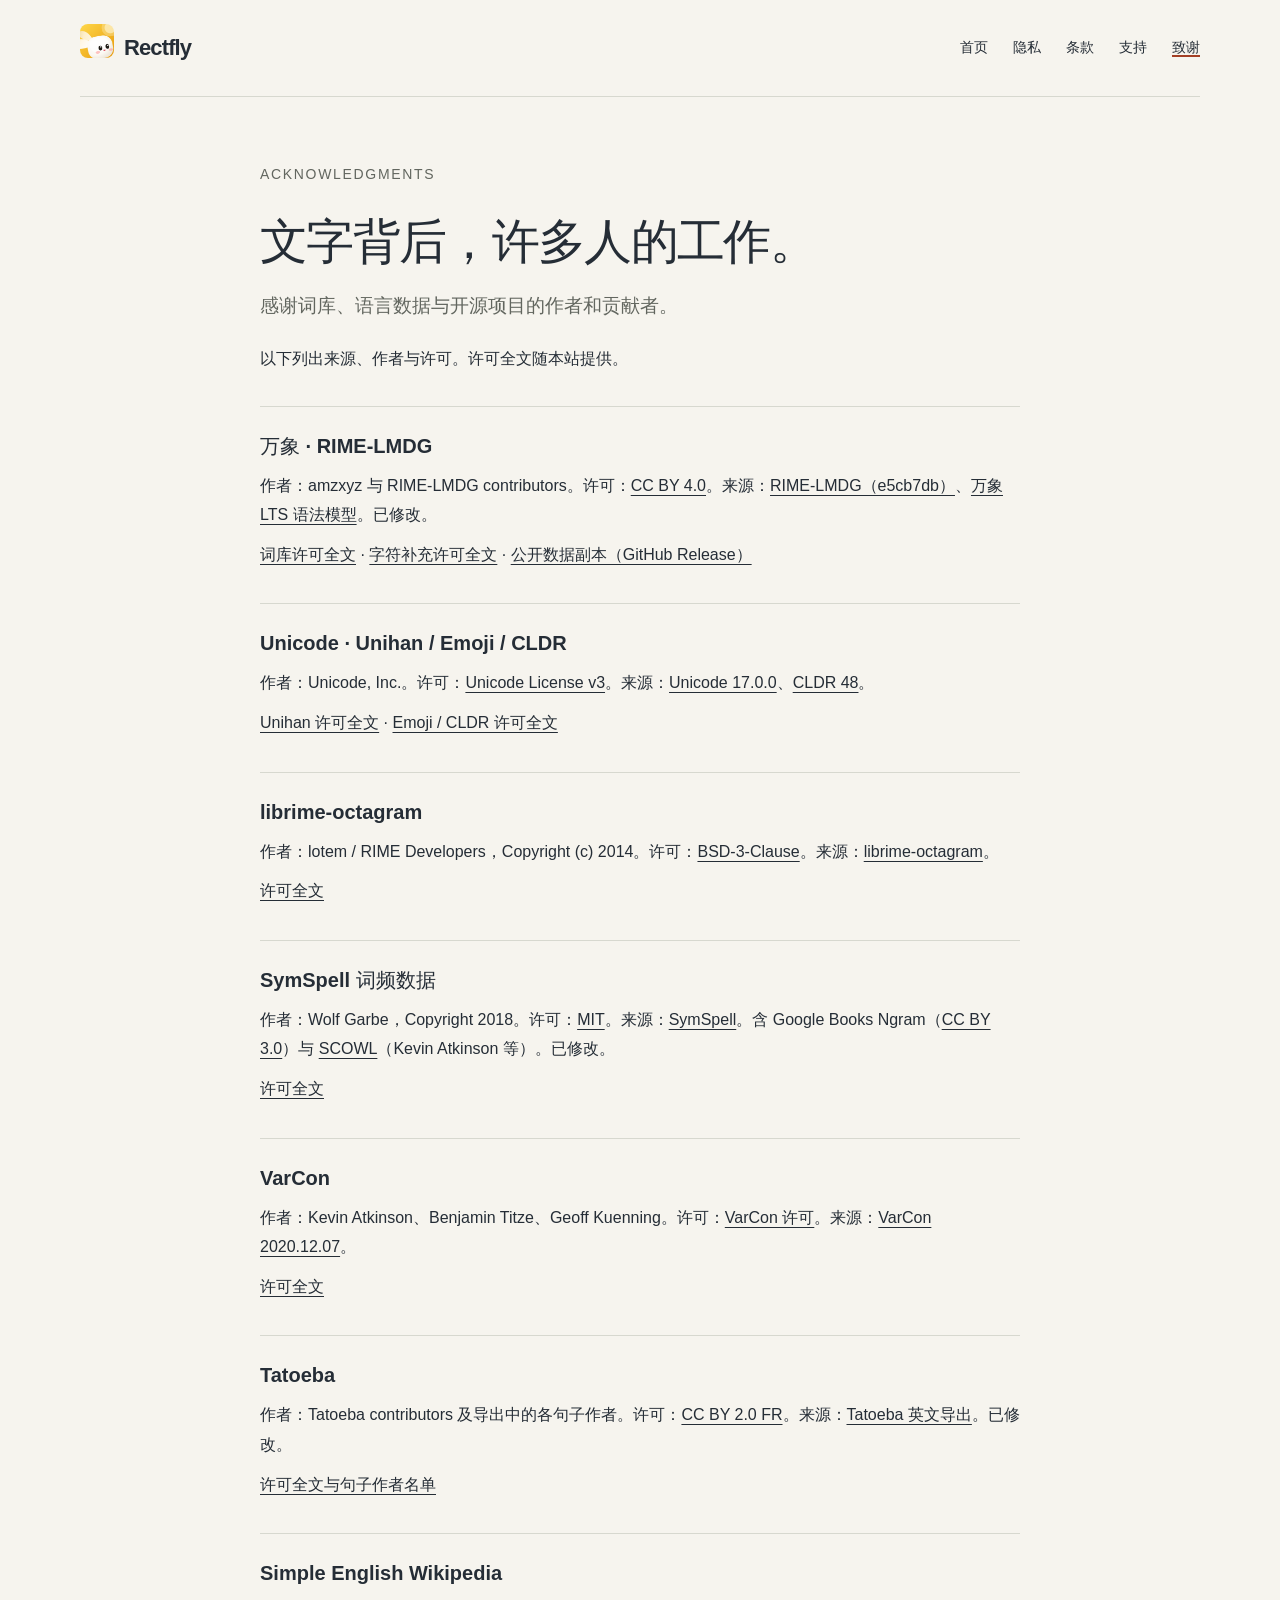
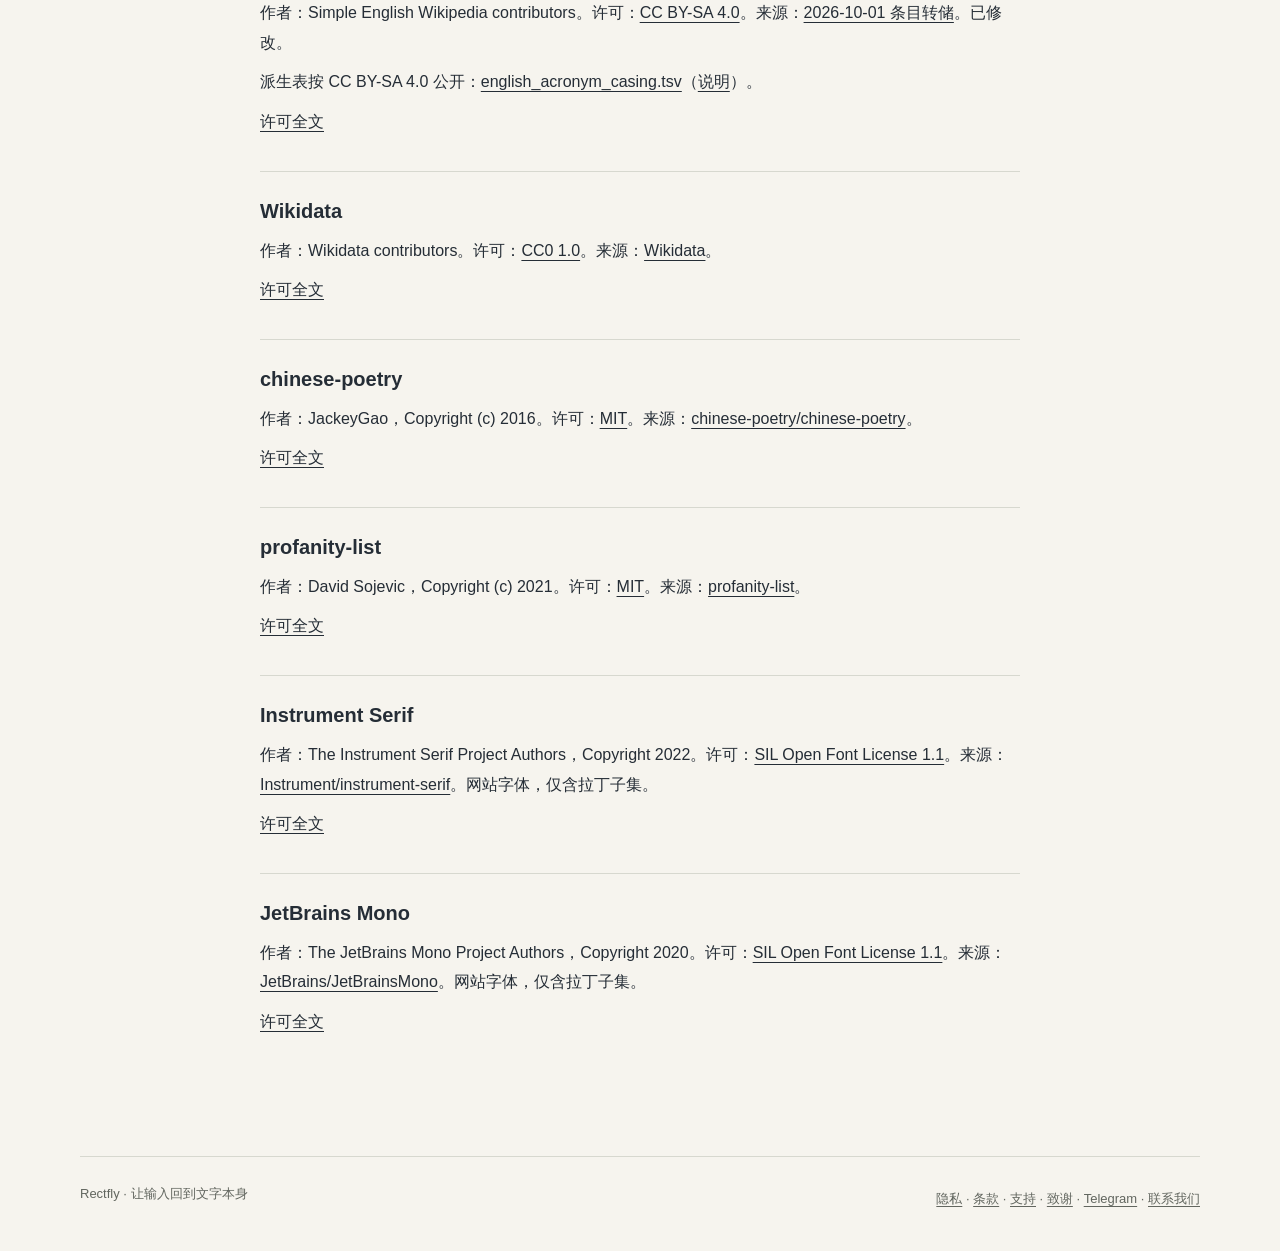
==== commit a94bf463: "Self-host fonts, describe Cloudflare hosting, and simplify correction copy Bundle Instrument Serif a" ====
--- a/attributions.html
+++ b/attributions.html
@@ -35,6 +35,8 @@
         <article><h2>Wikidata</h2><p>作者：Wikidata contributors。许可：<a href="https://creativecommons.org/publicdomain/zero/1.0/">CC0 1.0</a>。来源：<a href="https://www.wikidata.org/wiki/Wikidata:Licensing">Wikidata</a>。</p><p><a href="assets/licenses/English-LICENSE.txt">许可全文</a></p></article>
         <article><h2>chinese-poetry</h2><p>作者：JackeyGao，Copyright (c) 2016。许可：<a href="https://github.com/chinese-poetry/chinese-poetry/blob/b8594f81a89752241442f2ce267d6f66f96704ee/LICENSE">MIT</a>。来源：<a href="https://github.com/chinese-poetry/chinese-poetry/tree/b8594f81a89752241442f2ce267d6f66f96704ee">chinese-poetry/chinese-poetry</a>。</p><p><a href="assets/licenses/Poetry-LICENSE.txt">许可全文</a></p></article>
         <article><h2>profanity-list</h2><p>作者：David Sojevic，Copyright (c) 2021。许可：<a href="https://github.com/dsojevic/profanity-list/blob/c27924319aa9bd6f917e3782b4f4b6604a50b652/LICENSE">MIT</a>。来源：<a href="https://github.com/dsojevic/profanity-list/tree/c27924319aa9bd6f917e3782b4f4b6604a50b652">profanity-list</a>。</p><p><a href="assets/licenses/English-LICENSE.txt">许可全文</a></p></article>
+        <article><h2>Instrument Serif</h2><p>作者：The Instrument Serif Project Authors，Copyright 2022。许可：<a href="https://openfontlicense.org/">SIL Open Font License 1.1</a>。来源：<a href="https://github.com/Instrument/instrument-serif">Instrument/instrument-serif</a>。网站字体，仅含拉丁子集。</p><p><a href="assets/fonts/OFL-InstrumentSerif.txt">许可全文</a></p></article>
+        <article><h2>JetBrains Mono</h2><p>作者：The JetBrains Mono Project Authors，Copyright 2020。许可：<a href="https://openfontlicense.org/">SIL Open Font License 1.1</a>。来源：<a href="https://github.com/JetBrains/JetBrainsMono">JetBrains/JetBrainsMono</a>。网站字体，仅含拉丁子集。</p><p><a href="assets/fonts/OFL-JetBrainsMono.txt">许可全文</a></p></article>
       </div>
     </main>
     <footer class="site-footer">
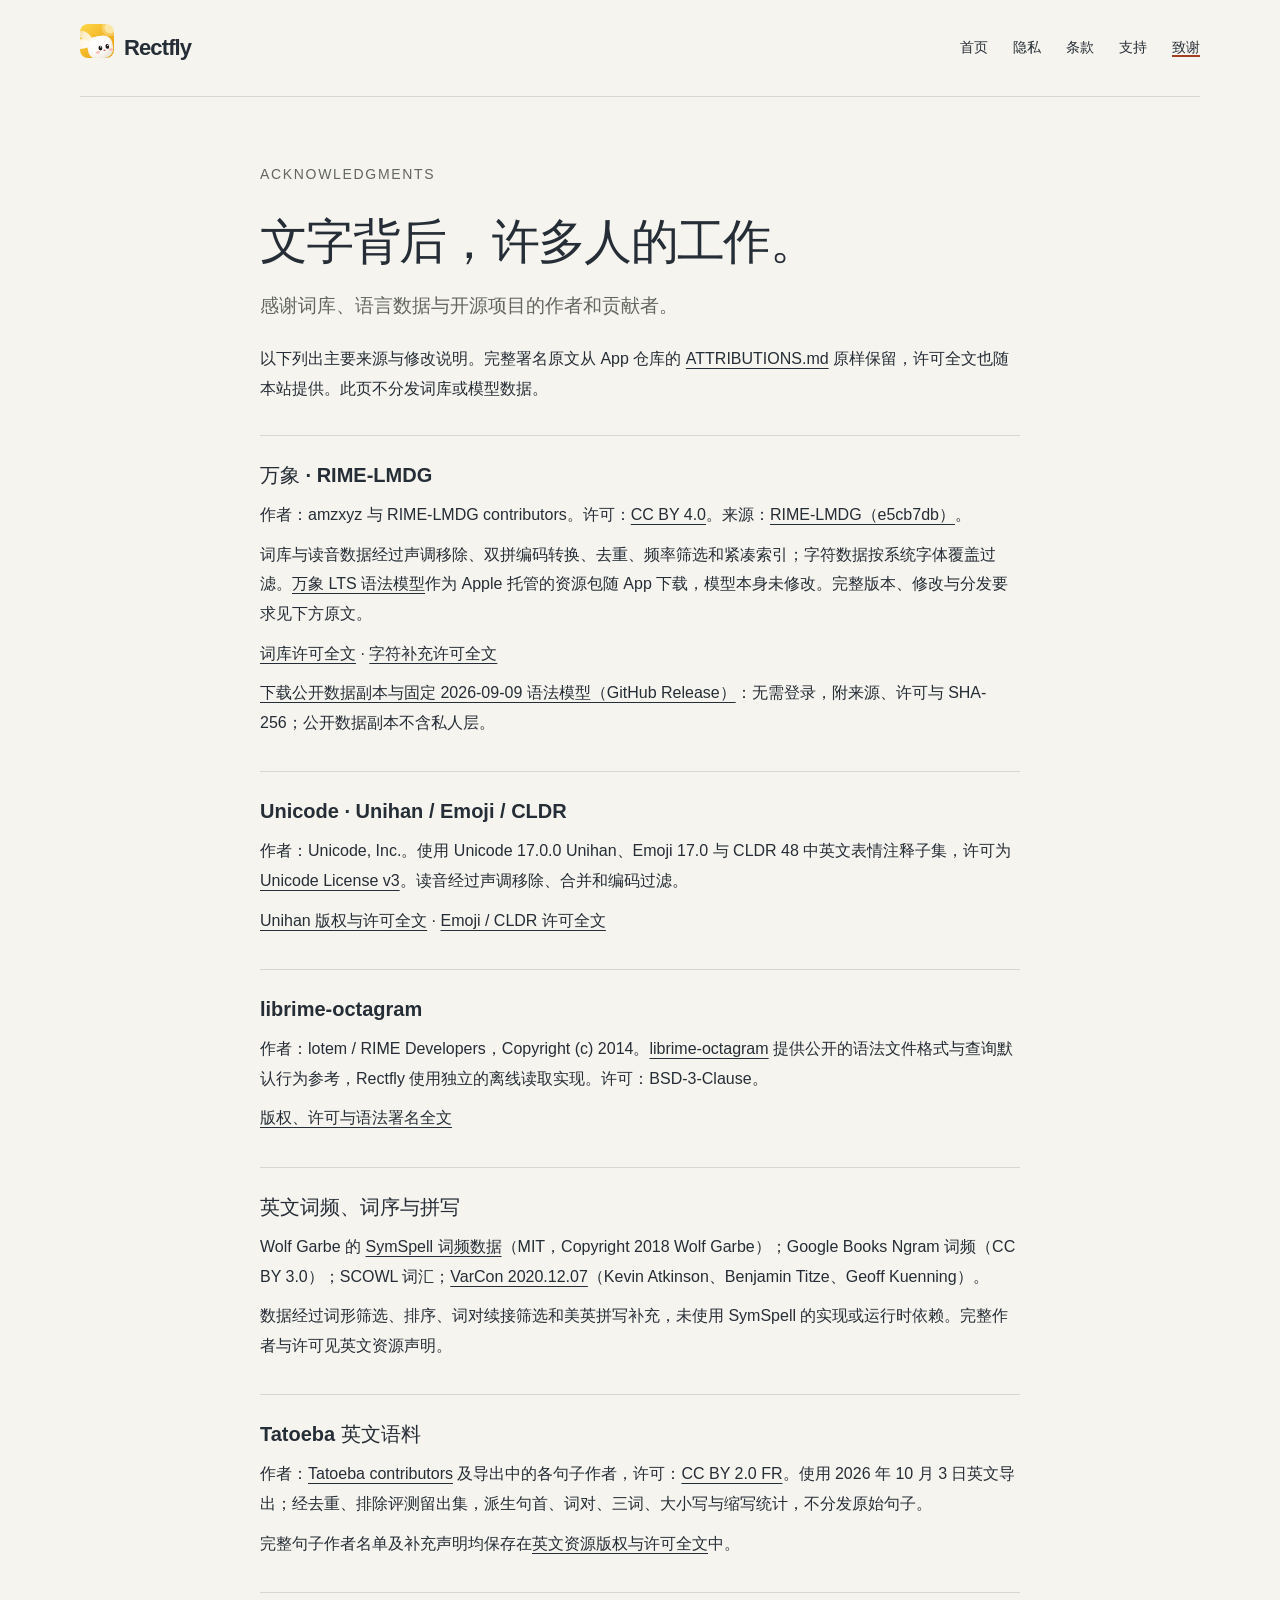
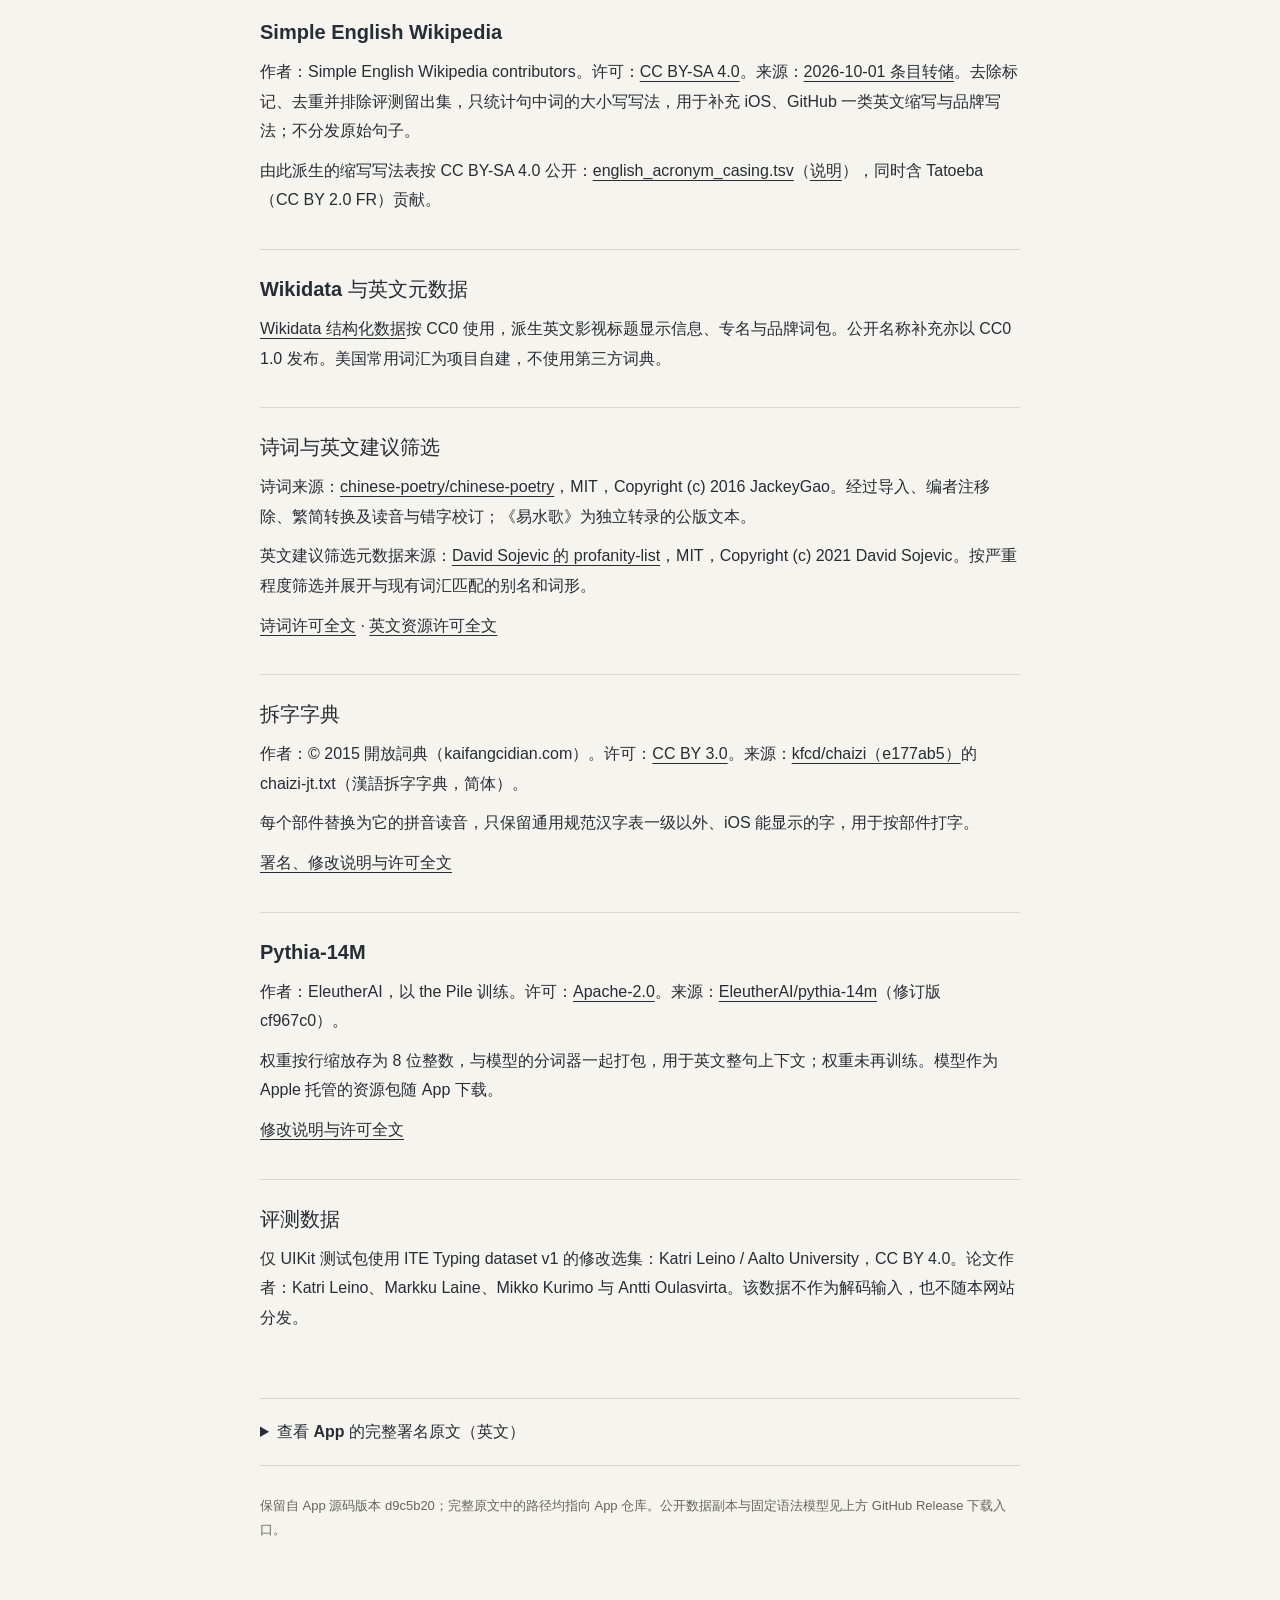
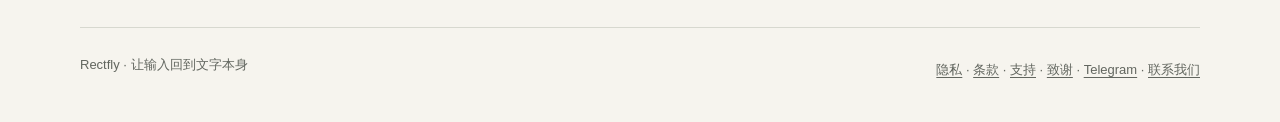
==== commit b204adda: "Privacy policy for Rectfly 3.0; credit Chaizi and Pythia-14M - Evaluation consent is the setup guide" ====
--- a/attributions.html
+++ b/attributions.html
@@ -4,7 +4,7 @@
   <meta charset="utf-8">
   <meta name="viewport" content="width=device-width, initial-scale=1">
   <meta name="color-scheme" content="light dark">
-  <meta name="description" content="Rectfly 使用的开源数据与项目的来源、作者和许可。">
+  <meta name="description" content="Rectfly 使用的万象、Unicode、英文语言资源与诗词数据的来源、作者、许可和修改说明。">
   <meta name="referrer" content="no-referrer">
   <title>致谢与许可 — Rectfly</title>
   <link rel="icon" type="image/png" href="assets/app-icon.png" media="(prefers-color-scheme: light)">
@@ -23,21 +23,365 @@
       <p class="eyebrow">ACKNOWLEDGMENTS</p>
       <h1>文字背后，许多人的工作。</h1>
       <p class="lead">感谢词库、语言数据与开源项目的作者和贡献者。</p>
-      <p>以下列出来源、作者与许可。许可全文随本站提供。</p>
+      <p>以下列出主要来源与修改说明。完整署名原文从 App 仓库的 <a href="ATTRIBUTIONS.md">ATTRIBUTIONS.md</a> 原样保留，许可全文也随本站提供。此页不分发词库或模型数据。</p>
       <div class="credits-list">
-        <article><h2>万象 · RIME-LMDG</h2><p>作者：amzxyz 与 RIME-LMDG contributors。许可：<a href="https://creativecommons.org/licenses/by/4.0/">CC BY 4.0</a>。来源：<a href="https://github.com/amzxyz/RIME-LMDG/tree/e5cb7db">RIME-LMDG（e5cb7db）</a>、<a href="https://github.com/amzxyz/rime-wanxiang-data/releases/tag/LTS">万象 LTS 语法模型</a>。已修改。</p><p><a href="assets/licenses/Wanxiang-LICENSE.txt">词库许可全文</a> · <a href="assets/licenses/Character-Wanxiang-LICENSE.txt">字符补充许可全文</a> · <a href="https://github.com/ann61c/rectfly-site/releases/tag/data-wanxiang-20260909">公开数据副本（GitHub Release）</a></p></article>
-        <article><h2>Unicode · Unihan / Emoji / CLDR</h2><p>作者：Unicode, Inc.。许可：<a href="https://www.unicode.org/license.txt">Unicode License v3</a>。来源：<a href="https://www.unicode.org/Public/17.0.0/ucd/">Unicode 17.0.0</a>、<a href="https://cldr.unicode.org/">CLDR 48</a>。</p><p><a href="assets/licenses/Unicode-LICENSE.txt">Unihan 许可全文</a> · <a href="assets/licenses/Emoji-LICENSE.txt">Emoji / CLDR 许可全文</a></p></article>
-        <article><h2>librime-octagram</h2><p>作者：lotem / RIME Developers，Copyright (c) 2014。许可：<a href="https://opensource.org/license/bsd-3-clause">BSD-3-Clause</a>。来源：<a href="https://github.com/lotem/librime-octagram">librime-octagram</a>。</p><p><a href="assets/licenses/Octagram-LICENSE.txt">许可全文</a></p></article>
-        <article><h2>SymSpell 词频数据</h2><p>作者：Wolf Garbe，Copyright 2018。许可：<a href="https://github.com/wolfgarbe/SymSpell/blob/c239062ae02961df18ab7da1671d01b4388204e0/LICENSE">MIT</a>。来源：<a href="https://github.com/wolfgarbe/SymSpell/tree/c239062ae02961df18ab7da1671d01b4388204e0">SymSpell</a>。含 Google Books Ngram（<a href="https://creativecommons.org/licenses/by/3.0/">CC BY 3.0</a>）与 <a href="https://wordlist.aspell.net/scowl_v1-readme/">SCOWL</a>（Kevin Atkinson 等）。已修改。</p><p><a href="assets/licenses/English-LICENSE.txt">许可全文</a></p></article>
-        <article><h2>VarCon</h2><p>作者：Kevin Atkinson、Benjamin Titze、Geoff Kuenning。许可：<a href="https://wordlist.aspell.net/varcon-readme/">VarCon 许可</a>。来源：<a href="https://wordlist.aspell.net/varcon-readme/">VarCon 2020.12.07</a>。</p><p><a href="assets/licenses/English-LICENSE.txt">许可全文</a></p></article>
-        <article><h2>Tatoeba</h2><p>作者：Tatoeba contributors 及导出中的各句子作者。许可：<a href="https://creativecommons.org/licenses/by/2.0/fr/">CC BY 2.0 FR</a>。来源：<a href="https://tatoeba.org/en/downloads">Tatoeba 英文导出</a>。已修改。</p><p><a href="assets/licenses/English-LICENSE.txt">许可全文与句子作者名单</a></p></article>
-        <article><h2>Simple English Wikipedia</h2><p>作者：Simple English Wikipedia contributors。许可：<a href="https://creativecommons.org/licenses/by-sa/4.0/">CC BY-SA 4.0</a>。来源：<a href="https://dumps.wikimedia.org/simplewiki/20261001/">2026-10-01 条目转储</a>。已修改。</p><p>派生表按 CC BY-SA 4.0 公开：<a href="assets/data/english_acronym_casing.tsv">english_acronym_casing.tsv</a>（<a href="assets/data/README.txt">说明</a>）。</p><p><a href="assets/licenses/English-LICENSE.txt">许可全文</a></p></article>
-        <article><h2>Wikidata</h2><p>作者：Wikidata contributors。许可：<a href="https://creativecommons.org/publicdomain/zero/1.0/">CC0 1.0</a>。来源：<a href="https://www.wikidata.org/wiki/Wikidata:Licensing">Wikidata</a>。</p><p><a href="assets/licenses/English-LICENSE.txt">许可全文</a></p></article>
-        <article><h2>chinese-poetry</h2><p>作者：JackeyGao，Copyright (c) 2016。许可：<a href="https://github.com/chinese-poetry/chinese-poetry/blob/b8594f81a89752241442f2ce267d6f66f96704ee/LICENSE">MIT</a>。来源：<a href="https://github.com/chinese-poetry/chinese-poetry/tree/b8594f81a89752241442f2ce267d6f66f96704ee">chinese-poetry/chinese-poetry</a>。</p><p><a href="assets/licenses/Poetry-LICENSE.txt">许可全文</a></p></article>
-        <article><h2>profanity-list</h2><p>作者：David Sojevic，Copyright (c) 2021。许可：<a href="https://github.com/dsojevic/profanity-list/blob/c27924319aa9bd6f917e3782b4f4b6604a50b652/LICENSE">MIT</a>。来源：<a href="https://github.com/dsojevic/profanity-list/tree/c27924319aa9bd6f917e3782b4f4b6604a50b652">profanity-list</a>。</p><p><a href="assets/licenses/English-LICENSE.txt">许可全文</a></p></article>
-        <article><h2>Instrument Serif</h2><p>作者：The Instrument Serif Project Authors，Copyright 2022。许可：<a href="https://openfontlicense.org/">SIL Open Font License 1.1</a>。来源：<a href="https://github.com/Instrument/instrument-serif">Instrument/instrument-serif</a>。网站字体，仅含拉丁子集。</p><p><a href="assets/fonts/OFL-InstrumentSerif.txt">许可全文</a></p></article>
-        <article><h2>JetBrains Mono</h2><p>作者：The JetBrains Mono Project Authors，Copyright 2020。许可：<a href="https://openfontlicense.org/">SIL Open Font License 1.1</a>。来源：<a href="https://github.com/JetBrains/JetBrainsMono">JetBrains/JetBrainsMono</a>。网站字体，仅含拉丁子集。</p><p><a href="assets/fonts/OFL-JetBrainsMono.txt">许可全文</a></p></article>
+        <article><h2>万象 · RIME-LMDG</h2><p>作者：amzxyz 与 RIME-LMDG contributors。许可：<a href="https://creativecommons.org/licenses/by/4.0/">CC BY 4.0</a>。来源：<a href="https://github.com/amzxyz/RIME-LMDG/tree/e5cb7db">RIME-LMDG（e5cb7db）</a>。</p><p>词库与读音数据经过声调移除、双拼编码转换、去重、频率筛选和紧凑索引；字符数据按系统字体覆盖过滤。<a href="https://github.com/amzxyz/rime-wanxiang-data/releases/tag/LTS">万象 LTS 语法模型</a>作为 Apple 托管的资源包随 App 下载，模型本身未修改。完整版本、修改与分发要求见下方原文。</p><p><a href="assets/licenses/Wanxiang-LICENSE.txt">词库许可全文</a> · <a href="assets/licenses/Character-Wanxiang-LICENSE.txt">字符补充许可全文</a></p><p><a href="https://github.com/ann61c/rectfly-site/releases/tag/data-wanxiang-20260909">下载公开数据副本与固定 2026-09-09 语法模型（GitHub Release）</a>：无需登录，附来源、许可与 SHA-256；公开数据副本不含私人层。</p></article>
+        <article><h2>Unicode · Unihan / Emoji / CLDR</h2><p>作者：Unicode, Inc.。使用 Unicode 17.0.0 Unihan、Emoji 17.0 与 CLDR 48 中英文表情注释子集，许可为 <a href="https://www.unicode.org/license.txt">Unicode License v3</a>。读音经过声调移除、合并和编码过滤。</p><p><a href="assets/licenses/Unicode-LICENSE.txt">Unihan 版权与许可全文</a> · <a href="assets/licenses/Emoji-LICENSE.txt">Emoji / CLDR 许可全文</a></p></article>
+        <article><h2>librime-octagram</h2><p>作者：lotem / RIME Developers，Copyright (c) 2014。<a href="https://github.com/lotem/librime-octagram">librime-octagram</a> 提供公开的语法文件格式与查询默认行为参考，Rectfly 使用独立的离线读取实现。许可：BSD-3-Clause。</p><p><a href="assets/licenses/Octagram-LICENSE.txt">版权、许可与语法署名全文</a></p></article>
+        <article><h2>英文词频、词序与拼写</h2><p>Wolf Garbe 的 <a href="https://github.com/wolfgarbe/SymSpell/tree/c239062ae02961df18ab7da1671d01b4388204e0">SymSpell 词频数据</a>（MIT，Copyright 2018 Wolf Garbe）；Google Books Ngram 词频（CC BY 3.0）；SCOWL 词汇；<a href="https://wordlist.aspell.net/varcon-readme/">VarCon 2020.12.07</a>（Kevin Atkinson、Benjamin Titze、Geoff Kuenning）。</p><p>数据经过词形筛选、排序、词对续接筛选和美英拼写补充，未使用 SymSpell 的实现或运行时依赖。完整作者与许可见英文资源声明。</p></article>
+        <article><h2>Tatoeba 英文语料</h2><p>作者：<a href="https://tatoeba.org/en/downloads">Tatoeba contributors</a> 及导出中的各句子作者，许可：<a href="https://creativecommons.org/licenses/by/2.0/fr/">CC BY 2.0 FR</a>。使用 2026 年 10 月 3 日英文导出；经去重、排除评测留出集，派生句首、词对、三词、大小写与缩写统计，不分发原始句子。</p><p>完整句子作者名单及补充声明均保存在<a href="assets/licenses/English-LICENSE.txt">英文资源版权与许可全文</a>中。</p></article>
+        <article><h2>Simple English Wikipedia</h2><p>作者：Simple English Wikipedia contributors。许可：<a href="https://creativecommons.org/licenses/by-sa/4.0/">CC BY-SA 4.0</a>。来源：<a href="https://dumps.wikimedia.org/simplewiki/20261001/">2026-10-01 条目转储</a>。去除标记、去重并排除评测留出集，只统计句中词的大小写写法，用于补充 iOS、GitHub 一类英文缩写与品牌写法；不分发原始句子。</p><p>由此派生的缩写写法表按 CC BY-SA 4.0 公开：<a href="assets/data/english_acronym_casing.tsv">english_acronym_casing.tsv</a>（<a href="assets/data/README.txt">说明</a>），同时含 Tatoeba（CC BY 2.0 FR）贡献。</p></article>
+        <article><h2>Wikidata 与英文元数据</h2><p><a href="https://www.wikidata.org/wiki/Wikidata:Licensing">Wikidata 结构化数据</a>按 CC0 使用，派生英文影视标题显示信息、专名与品牌词包。公开名称补充亦以 CC0 1.0 发布。美国常用词汇为项目自建，不使用第三方词典。</p></article>
+        <article><h2>诗词与英文建议筛选</h2><p>诗词来源：<a href="https://github.com/chinese-poetry/chinese-poetry/tree/b8594f81a89752241442f2ce267d6f66f96704ee">chinese-poetry/chinese-poetry</a>，MIT，Copyright (c) 2016 JackeyGao。经过导入、编者注移除、繁简转换及读音与错字校订；《易水歌》为独立转录的公版文本。</p><p>英文建议筛选元数据来源：<a href="https://github.com/dsojevic/profanity-list/tree/c27924319aa9bd6f917e3782b4f4b6604a50b652">David Sojevic 的 profanity-list</a>，MIT，Copyright (c) 2021 David Sojevic。按严重程度筛选并展开与现有词汇匹配的别名和词形。</p><p><a href="assets/licenses/Poetry-LICENSE.txt">诗词许可全文</a> · <a href="assets/licenses/English-LICENSE.txt">英文资源许可全文</a></p></article>
+        <article><h2>拆字字典</h2><p>作者：© 2015 開放詞典（kaifangcidian.com）。许可：<a href="https://creativecommons.org/licenses/by/3.0/">CC BY 3.0</a>。来源：<a href="https://github.com/kfcd/chaizi/tree/e177ab54ce4edf255315a60593ffecbd8167e96b">kfcd/chaizi（e177ab5）</a>的 chaizi-jt.txt（漢語拆字字典，简体）。</p><p>每个部件替换为它的拼音读音，只保留通用规范汉字表一级以外、iOS 能显示的字，用于按部件打字。</p><p><a href="assets/licenses/Chaizi-LICENSE.txt">署名、修改说明与许可全文</a></p></article>
+        <article><h2>Pythia-14M</h2><p>作者：EleutherAI，以 the Pile 训练。许可：<a href="https://www.apache.org/licenses/LICENSE-2.0">Apache-2.0</a>。来源：<a href="https://huggingface.co/EleutherAI/pythia-14m">EleutherAI/pythia-14m</a>（修订版 cf967c0）。</p><p>权重按行缩放存为 8 位整数，与模型的分词器一起打包，用于英文整句上下文；权重未再训练。模型作为 Apple 托管的资源包随 App 下载。</p><p><a href="assets/licenses/Pythia-LICENSE.txt">修改说明与许可全文</a></p></article>
+        <article><h2>评测数据</h2><p>仅 UIKit 测试包使用 ITE Typing dataset v1 的修改选集：Katri Leino / Aalto University，CC BY 4.0。论文作者：Katri Leino、Markku Laine、Mikko Kurimo 与 Antti Oulasvirta。该数据不作为解码输入，也不随本网站分发。</p></article>
       </div>
+      <details><summary>查看 App 的完整署名原文（英文）</summary><pre lang="en"># Attributions
+
+## Unicode Unihan character readings
+
+- Author: Unicode, Inc.
+- Source: https://www.unicode.org/Public/17.0.0/ucd/Unihan.zip (Unicode 17.0.0)
+- License: Unicode License v3 (Unicode-3.0), https://www.unicode.org/license.txt
+
+`Data/CharacterSource` retains the pinned kTGH, kMandarin, kHanyuPinyin,
+kTGHZ2013 and kXHC1983 property values and source hashes. The independent
+`Tools/BuildLexicon/build_characters.py` strips tone marks, merges all readings
+and omits compatibility duplicates and syllabic readings that the existing
+Xiaohe codec cannot encode. Common dictionary readings for these characters
+are retained from the existing Rectfly source and amzxyz’s CC-BY-4.0 RIME-LMDG
+`zi.dict.yaml`, commit `5568f955750ca4b58deaafd4a18e2c6cf62562c9`. The exact
+reading supplement, upstream hash and CC-BY license are in `CharacterSource`. It produces `characters.tsv` and the
+shared, mapped `characters.rflx`, ordered by the Wanxiang weights described below
+and filtered by iOS system-font coverage. This source uses no Gboard or rime-ice data.
+The full copyright and permission notice is bundled in `Unicode-LICENSE.txt`
+in both targets and displayed in the App’s 致谢 page.
+
+
+## Wanxiang high-frequency core and exact-only cold words
+
+- Authors: amzxyz and RIME-LMDG contributors.
+- Optional exact-code packs: mingren, diming, renming, shici, wuzhong, yaopin,
+  yixue, huaxue, duoyin, cuoyin, fangyan, taifeng and yiren, all from full commit
+  `e5cb7dbebeacb5ddad63289640940105ef32cf45`. Per-file download and derived-data
+  SHA256 values are in `Data/WordSource/source.json`; used copies in `Data/WordSource/Packs`.
+  Missing source frequencies use 1; the core/cold frequency units are unchanged.
+  Abbreviation/T9 tables and mixed-script input rules are not included.
+- Source: https://github.com/amzxyz/RIME-LMDG/tree/e5cb7db
+- License: CC BY 4.0, https://creativecommons.org/licenses/by/4.0/.
+- Changes: tone removal, Xiaohe canonicalization, word/pronunciation deduplication
+  by source maximum, omission of malformed/unencodable rows, frequency selection
+  for the core and compact exact-code indexing for cold words. No frequency
+  rescaling or extra coefficients.
+- Public, unencrypted used-data copy: `Data/WordSource/wanxiang-used.tsv`.
+  [Download the public copy](https://github.com/ann61c/rectfly-site/releases/download/data-wanxiang-20260909/wanxiang-used-e5cb7db.tar.gz).
+  `Data/Wanxiang-LICENSE.txt` is bundled/displayed. A public source copy is not
+  an ETM exemption; release requires the channel checks in `Data/WordSource/README.md`.
+- Owner userdb records are a separate imported private layer, not in this copy.
+- Release attachment: `wanxiang-used-e5cb7db.tar.gz`, built and byte-verified by
+  `Tools/BuildLexicon/package_wanxiang_source.py`. Publish it as a separately
+  downloadable, unauthenticated release asset. If this source repository or its
+  releases are private, publish the attachment on a public release mirror before
+  distributing the App. See `Data/WordSource/README.md` for the release procedure.
+
+## wanxiang RIME-LMDG (dictionaries + grammar model)
+
+- Author: amzxyz
+- License: CC-BY-4.0
+- URL: https://github.com/amzxyz/RIME-LMDG
+
+`Data/CharacterSource/wanxiang-zi.dict.yaml` preserves the character dictionary
+from commit `e5cb7db` (amzxyz, CC BY 4.0). The derived `characters.tsv` and
+`characters.rflx` remove tone marks, convert readings to Flypy codes, merge
+same-character/same-code weights by maximum, and exclude characters without
+iOS 26.5 system-font glyphs. Missing weights are zero; supplied weights are unchanged.
+The full license is in `Data/CharacterSource/Wanxiang-LICENSE.txt`.
+
+The grammar model, shipped as an Apple-hosted asset pack, is the unchanged
+September 9, 2026 `wanxiang-lts-zh-hans.gram` from
+[amzxyz/rime-wanxiang-data LTS](https://github.com/amzxyz/rime-wanxiang-data/releases/tag/LTS).
+It has 420,339,756 bytes and SHA-256
+`1eb651288b117e68374110b32796346e128be790e994559cb7c1e3b0fd63029d`.
+The pinned fallback `wanxiang-lts-20260909.gram` is the unchanged September 9, 2026 LTS
+model (asset 552602424; 420,339,756 bytes; SHA-256
+`1eb651288b117e68374110b32796346e128be790e994559cb7c1e3b0fd63029d`).
+The App downloads the upstream asset (or pinned `ann61c/rectfly-site` fallback) into the App Group;
+the keyboard and App preview map that same file. It is not bundled. Attribution and the CC BY 4.0 license link are included in both bundles'
+`Octagram-LICENSE.txt`.
+
+## librime-octagram (grammar format and query defaults)
+
+- Author: lotem
+- License: BSD-3-Clause
+- URL: https://github.com/lotem/librime-octagram
+
+The plugin's source (`gram_db.h`, `gram_db.cc`) documents the on-disk gram
+format (Rime MappedFile header + darts-clone double-array trie). The offline
+extractor and Swift runtime reader implement that published layout.
+`Shared/OctagramLanguageModel.swift` adapts the basic-Han, non-rear word-query
+defaults from commit `bfb168ca33d8b372596fdf2007933f3da1cf360e`.
+Copyright (c) 2014, RIME Developers. The full BSD-3-Clause license is retained
+in `Data/Octagram-LICENSE.txt` and included in the App and keyboard bundles.
+
+## English frequency dictionary
+
+`Data/english_words.tsv` derives from Wolf Garbe's SymSpell frequency dictionary,
+revision `c239062ae02961df18ab7da1671d01b4388204e0`, filtered to ASCII letters and
+apostrophes and sorted by word. The upstream truncated `you'v` is corrected to
+`you've`; original frequencies are unchanged.
+
+- Source: https://github.com/wolfgarbe/SymSpell/blob/c239062ae02961df18ab7da1671d01b4388204e0/SymSpell/frequency_dictionary_en_82_765.txt
+- SymSpell: MIT, copyright 2018 Wolf Garbe.
+- Google Books Ngram frequencies: CC BY 3.0, https://creativecommons.org/licenses/by/3.0/.
+- SCOWL vocabulary: https://wordlist.aspell.net/scowl_v1-readme/.
+- Required notices are bundled in `Data/English-LICENSE.txt` in both targets.
+- Rebuild: `Tools/BuildLexicon/build_english.py`; pinned source and output SHA-256
+  values are checked. No SymSpell implementation or runtime dependency is used.
+
+## English word-pair frequencies
+
+`Data/english_bigrams.tsv` derives from the same pinned SymSpell distribution's
+`frequency_bigramdictionary_en_243_342.txt` (MIT repository license retained in
+`English-LICENSE.txt`). Both words must occur in the bundled English vocabulary;
+only the eight highest-frequency continuations per preceding word are retained.
+Counts are unchanged; ties use alphabetical order.
+
+`Data/english_context.bin` retains all 242,342 vocabulary-matched pairs from
+that same source for spelling-candidate ranking. Its 80-byte header records
+format version, vocabulary hash and row count; sorted 16-byte little-endian
+records contain a pair of vocabulary IDs packed into a 64-bit key and the
+unchanged 64-bit count. It contains no additional corpus or learned user data.
+SHA-256: `3fa9d6d400d29dd770f35bc60fd14f9cd66b711e6c6ab8c6f76d0dd1f6d0cb15`.
+
+- Source: https://github.com/wolfgarbe/SymSpell/blob/c239062ae02961df18ab7da1671d01b4388204e0/SymSpell/frequency_bigramdictionary_en_243_342.txt
+- Source SHA-256: `fd892a160184101dd7ae807ac5a302d01fcea1c47304181a8ed7ed9c94545bcd`.
+- Rebuild with `build_english.py --bigrams-source PATH`; source/output hashes
+  and 64,097 retained rows are checked.
+
+This is a separate word-pair table; the unigram corpus description above is
+not evidence that the word-pair counts came from that same corpus.
+
+## English regional spelling variants
+
+
+
+`Data/english_variants.tsv` is a modified subset of [VarCon 2020.12.07](https://wordlist.aspell.net/varcon-readme/),
+pinned to en-wl/wordlist revision `b22230cc5250887737fdefe9ca4c9d9d01230eaa`.
+It adds 875 missing preferred/equal American and British spellings from verified
+clusters through SCOWL level 60. Archaic usage rows and rare/improper variant
+tags are excluded. Each spelling maps to an already covered form; when several
+forms are covered, the highest existing frequency wins, with alphabetical ties.
+
+The runtime borrows that form's frequency prior and context evidence. These are
+not independently measured counts for the added spelling. The original vocabulary
+and context resource remain byte-for-byte unchanged, including their word IDs.
+
+- Source: https://github.com/en-wl/wordlist/blob/b22230cc5250887737fdefe9ca4c9d9d01230eaa/varcon/varcon.txt
+- Source SHA-256: `75af63da46ec12d7eb14b9f1ba8d3898d484dd6872755b73c921b215875a3629`.
+- Output: 18,631 bytes; SHA-256 `36f5a606d2ef2aa53030363814752c8793fdd36f5c334f3222c375bd24dba615`.
+- Kevin Atkinson, Benjamin Titze and Geoff Kuenning notices are retained in the
+  App and extension's `English-LICENSE.txt`. VarCon is an archived source; it is
+  not presented as the current ESDB dataset.
+- Rebuild: `Tools/BuildLexicon/build_english.py SOURCE --variants-source VARCON_SOURCE`.
+
+## English sentence starters and modern word continuations
+
+- Authors: Tatoeba contributors; all named sentence owners from the export are
+  listed in `Data/English-LICENSE.txt`, bundled in both the App and keyboard.
+- Source and export license: https://tatoeba.org/en/downloads
+- Snapshot: complete English detailed export, October 3, 2026,
+  https://downloads.tatoeba.org/exports/per_language/eng/eng_sentences_detailed.tsv.bz2
+- License: CC BY 2.0 FR, https://creativecommons.org/licenses/by/2.0/fr/
+- Modified: deduplicated sentences, removed a disjoint 10% evaluation holdout,
+  extracted and bounded sentence-start, word-pair and three-word counts;
+  sentence texts are not distributed. The derived tables are
+  `Data/english_starters.tsv`, `english_prose_pairs.tsv` and
+  `english_prose_trigrams.tsv`.
+- Offline rebuild: `Tools/BuildLexicon/build_english_prose.py`; the compressed
+  source SHA-256 is pinned in the script. App Settings → About → Acknowledgments
+  exposes this attribution, license link, modifications and complete notices.
+
+## English recorded word evaluation
+
+`RectflyUIKitTests/Fixtures/ITE` contains modified, selected records from
+[ITE Typing dataset v1](https://zenodo.org/records/12528163), published by
+Katri Leino / Aalto University under [CC BY 4.0](RectflyUIKitTests/Fixtures/ITE/LICENSE).
+Authors of the accompanying 2024 article: Katri Leino, Markku Laine, Mikko Kurimo
+and Antti Oulasvirta. The fixture README and manifest record selection, provenance
+and limitations. The data is included only in the UIKit test bundle; reference
+words and other keyboards' outputs are evaluation labels, never decoder input.
+## Emoji and annotations
+
+The keyboard bundles Unicode Emoji 17.0 fully-qualified data and an emoji-only
+subset of CLDR 48 Chinese/English annotations, under Unicode License v3.
+Sources, rebuild instructions and the complete license are in
+[`Data/Emoji/README.md`](Data/Emoji/README.md) and
+[`Data/Emoji/UNICODE-LICENSE.txt`](Data/Emoji/UNICODE-LICENSE.txt).
+
+## English screen-title display metadata
+
+`Data/english_screen_titles.tsv` is separate display metadata derived from the
+public [Wikidata Query Service](https://query.wikidata.org/) (2026-10-07 UTC).
+It retains 1,362 existing vocabulary words that are single-word film/television
+titles with at least 20 sitelinks. It adds no words or private user data.
+Wikidata structured data is [CC0](https://www.wikidata.org/wiki/Wikidata:Licensing).
+The pinned snapshot, exact query, source IDs, SHA-256 values and offline builder
+are documented in `Tools/BuildLexicon/EnglishScreenTitles/README.md`.
+
+## English proper names
+
+`Data/english_names.rfen` uses Wikidata structured data under
+[CC0 1.0](https://creativecommons.org/publicdomain/zero/1.0/), pinned to the
+2026-10-08 query snapshot, the fixed 2026-10-14 technology query,
+2026-10-15 subclass coverage, and 2026-10-22 app/website/software/brand query.
+The last query prefers English labels and falls back to Wikidata multilingual
+(`mul`) labels. All snapshots contain structured data only. The
+project-authored public-name supplement is also released under CC0 1.0; it
+contains names only, with no user input context. See
+[the source and build manifest](Tools/BuildLexicon/EnglishNames/README.md).
+
+## American vocabulary
+
+`Data/english_us.tsv` and `Data/english_us.rfen` are project-authored vocabulary,
+curated for the owner’s Rime configuration (`en_us.dict.yaml`, 2026-09-19).
+The 480 entries cover chain brands, stores, banks, insurers, government
+abbreviations and place names. Display spelling, punctuation and explicit
+input codes are preserved; no third-party dictionary is used.
+Rebuild with `python3 Tools/BuildLexicon/build_english_us.py`.
+
+## Poetry next-line pack
+
+`Data/poetry.rfpo` contains 823 ancient works (all 822 source records plus 易水歌) and 24,410 adjacent
+clause mappings. The source revision, original SHA-256 checksums, inclusion rules,
+reviewed readings and build instructions are in [the manifest](Tools/BuildLexicon/Poetry/sources.json)
+and [documentation](docs/poetry-pack.md). Only ancient body text, titles and
+authors are retained. Changes: full-corpus import, editorial-note removal, traditional to
+simplified conversion, reviewed pinyin and the documented 洒→酒 typo correction.
+The independently transcribed public-domain 《易水歌》 is from 《史记·刺客列传》.
+The 3-work test fixture remains separate from product resources.
+
+Upstream: [chinese-poetry/chinese-poetry](https://github.com/chinese-poetry/chinese-poetry/tree/b8594f81a89752241442f2ce267d6f66f96704ee).
+[MIT license at the pinned revision](https://github.com/chinese-poetry/chinese-poetry/blob/b8594f81a89752241442f2ce267d6f66f96704ee/LICENSE):
+
+```text
+The MIT License (MIT)
+
+Copyright (c) 2016 JackeyGao
+
+Permission is hereby granted, free of charge, to any person obtaining a copy
+of this software and associated documentation files (the "Software"), to deal
+in the Software without restriction, including without limitation the rights
+to use, copy, modify, merge, publish, distribute, sublicense, and/or sell
+copies of the Software, and to permit persons to whom the Software is
+furnished to do so, subject to the following conditions:
+
+The above copyright notice and this permission notice shall be included in
+all copies or substantial portions of the Software.
+
+THE SOFTWARE IS PROVIDED "AS IS", WITHOUT WARRANTY OF ANY KIND, EXPRESS OR
+IMPLIED, INCLUDING BUT NOT LIMITED TO THE WARRANTIES OF MERCHANTABILITY,
+FITNESS FOR A PARTICULAR PURPOSE AND NONINFRINGEMENT. IN NO EVENT SHALL THE
+AUTHORS OR COPYRIGHT HOLDERS BE LIABLE FOR ANY CLAIM, DAMAGES OR OTHER
+LIABILITY, WHETHER IN AN ACTION OF CONTRACT, TORT OR OTHERWISE, ARISING FROM,
+OUT OF OR IN CONNECTION WITH THE SOFTWARE OR THE USE OR OTHER DEALINGS IN
+THE SOFTWARE.
+```
+
+### English canonical casing
+
+`Data/english_casing.tsv` and `Data/english_casing_context.tsv` derive case-form counts from the pinned Tatoeba
+English detailed export (2026-10-03; byte-identical download on 2026-10-09),
+under [CC BY 2.0 FR](https://creativecommons.org/licenses/by/2.0/fr/).
+Source: &lt;https://downloads.tatoeba.org/exports/per_language/eng/eng_sentences_detailed.tsv.bz2&gt;.
+Attribution: Tatoeba contributors; the full existing owner list and notices
+remain in `Data/English-LICENSE.txt`. Deduplicated sentence-internal counts
+exclude the same 10% holdout and are reduced to spellings/ambiguity flags and high-support previous-word pairs.
+No source sentences are shipped. See `docs/ENGLISH_CASE.md` for the policy.
+
+### English offensive-word admission
+
+`Data/english_offensive.tsv` derives from David Sojevic's
+[dsojevic/profanity-list](https://github.com/dsojevic/profanity-list), under MIT
+(2021 David Sojevic; full notice in `Data/English-LICENSE.txt` and
+`Tools/BuildLexicon/Offensive/LICENSE`).
+
+- Commit: `c27924319aa9bd6f917e3782b4f4b6604a50b652`.
+- Source: &lt;https://raw.githubusercontent.com/dsojevic/profanity-list/c27924319aa9bd6f917e3782b4f4b6604a50b652/en.json&gt;.
+- Source SHA-256: `bcf8bfc09dd3f7480972cb041a4cba291a6ff16a6fbf29022d5d679e3c39502c`.
+- Vocabulary SHA-256 (`Data/english_words.tsv`): `a91457abe5d196228c3f351239e98fe1cba1f206661c75c4075a972b363c5199`.
+- Generated SHA-256: `5338b2b7190b6e82a4cb0fcb7620b6a084699bd27ada63b9cb52f8e2e02b377d`.
+- Rebuild: `python3 Tools/BuildLexicon/build_english_offensive.py`.
+
+The existing English source resources have no usable offensive-word flag.
+This source provides severity metadata, unlike a flat blocklist. Apply the same
+rule to every entry: retain upstream severity 2–4, exclude severity 1 (mild).
+Of 434 source entries, 406 are retained and 28 excluded. Expand explicit aliases,
+then materialize repeated-letter forms and common suffixes (`s/es/ed/ing/er/ers`)
+only when present in the pinned existing English vocabulary, excluding each
+entry's upstream exceptions from its expanded forms (`*` substitutes the matched
+word). Explicit aliases remain intact. This removes 12 expanded forms, including
+`spices`, `spiced`, `spicer`, `spicing`, `dicker`, `cocker` and `cockers`, and produces
+756 unique whole words/phrases. Runtime matching uses whole tokens and phrases,
+with punctuation (including straight/curly apostrophes) separating tokens, never
+arbitrary substrings; `class`, `shell`, `Scunthorpe`, `cockpit` and `Dickinson`
+remain available.
+
+Ambiguity is not resolved by guessing intent or handpicking exceptions. Ordinary
+or polysemous entries include `ass`, `bloody`, `Christ`, `hell`, `Jesus`, `snatch`,
+`breasts`, `genitals`, `nipples`, `penis`, `rectum`, `semen`, `vagina` (excluded
+by severity); `anal`, `bareback`, `bastard`, `bitch`, `chink`, `cock`, `collaring`,
+`cornhole`, `Dick`, `domination`, `dyke`, `fag`, `fingering`, `grope`, `haji`,
+`intercourse`, `jelly donut`, `lovemaking`, `nude`, `pansy`, `panties`, `pegging`,
+`playboy`, `poof`, `rape`, `retard`, `scissoring`, `sex`, `shrimping`, `sissy`,
+`skeet`, `snowballing`, `spastic`, `spunk`, `switch hitter`, `threesome`, `topless`,
+`twink`, `vibrator`, `wet dream`, `xxx`, plus identity terms `cishet`, `enby`,
+`transbian` (retained by the same severity rule). This is an admission policy for
+unsolicited suggestions, not a judgment about a word or its speaker. Fully typed
+literal text stays available unchanged, including its case.
+
+All 28 excluded entry IDs: `anus`, `ass`, `bloody`, `bollocks`, `boob`, `breasts`, `bugger`, `christ`, `crap`, `damn`, `dingleberry`, `genitals`, `hell`, `jap`, `jesus`, `kraut`, `mayonnaise-monkey`, `nipples`, `penis`, `pubes`, `rectum`, `semen`, `snatch`, `sod-off`, `sodding`, `vagina`, `venus-mound`, `wog`.
+
+Upstream severities are subjective; its README notes that many original entries
+defaulted to severity 3. Consequently ordinary senses can lose suggestions, and
+some offensive senses of mild entries remain. This finite resource also does not
+cover every new spelling or phrase. The user-facing switch restores the original
+candidate behavior completely. No ranking scores or evaluation scoring change.
+
+## English acronym statistics
+
+`Data/english_acronym_casing.tsv` derives from the
+original Tatoeba English detailed export, retrieved 2026-10-16, under CC BY 2.0 FR
+(https://creativecommons.org/licenses/by/2.0/fr/). Source:
+https://downloads.tatoeba.org/exports/per_language/eng/eng_sentences_detailed.tsv.bz2
+Compressed SHA-256: `1d8c40545b4af2c6531d1a8b64941fa9d0fa3ee5bcc11cb705c8d8c1fd930c84`.
+It also derives from the Simple English Wikipedia article dump of 2026-10-01
+(https://dumps.wikimedia.org/simplewiki/20261001/simplewiki-20261001-pages-articles.xml.bz2,
+compressed SHA-256 `2db94ff149adbbaf88efecb8f510a549eaa2a82d59df6278a4af88e13c1b99bd`),
+by Simple English Wikipedia contributors under CC BY-SA 4.0
+(https://creativecommons.org/licenses/by-sa/4.0/); markup is removed and only casing counts are used.
+
+The generator deduplicates normalized sentences, removes the deterministic 10%
+holdout and segment-initial words, then selects repeated short abbreviation forms.
+Training token counts remain in the private generation report; the bundled table
+contains only keys and canonical forms.
+No source sentences are bundled. Contributor attribution, including additional
+export owners, is retained in `Data/English-LICENSE.txt` in both targets. Rebuild
+with `Tools/BuildLexicon/build_english_acronyms.py`; see
+`docs/evidence/english-acronyms.md` for thresholds and hashes.
+
+## OpenCC conversion dictionaries
+
+OpenCC **1.1.9**, [BYVoid/OpenCC](https://github.com/BYVoid/OpenCC/tree/ver.1.1.9),
+Apache License 2.0. `Tools/Traditional/build.py` pins the upstream archive URL and
+SHA-256 and compiles first-choice dictionary values to sorted, memory-mapped RFCC
+lookup tables in `Data/OpenCC/`. Swift uses longest forward matching, with the
+s2twp and s2hk conversion chains. Taiwan context first restores regional phrases
+(as in tw2sp), then uses t2s; Hong Kong context uses t2s. The engine and its learning
+stores retain simplified text. The complete license and attribution ship in both
+bundles and appear under App → 致谢与许可 → OpenCC.
+</pre></details>
+      <p class="meta">保留自 App 源码版本 d9c5b20；完整原文中的路径均指向 App 仓库。公开数据副本与固定语法模型见上方 GitHub Release 下载入口。</p>
     </main>
     <footer class="site-footer">
       <p>Rectfly · 让输入回到文字本身</p>
